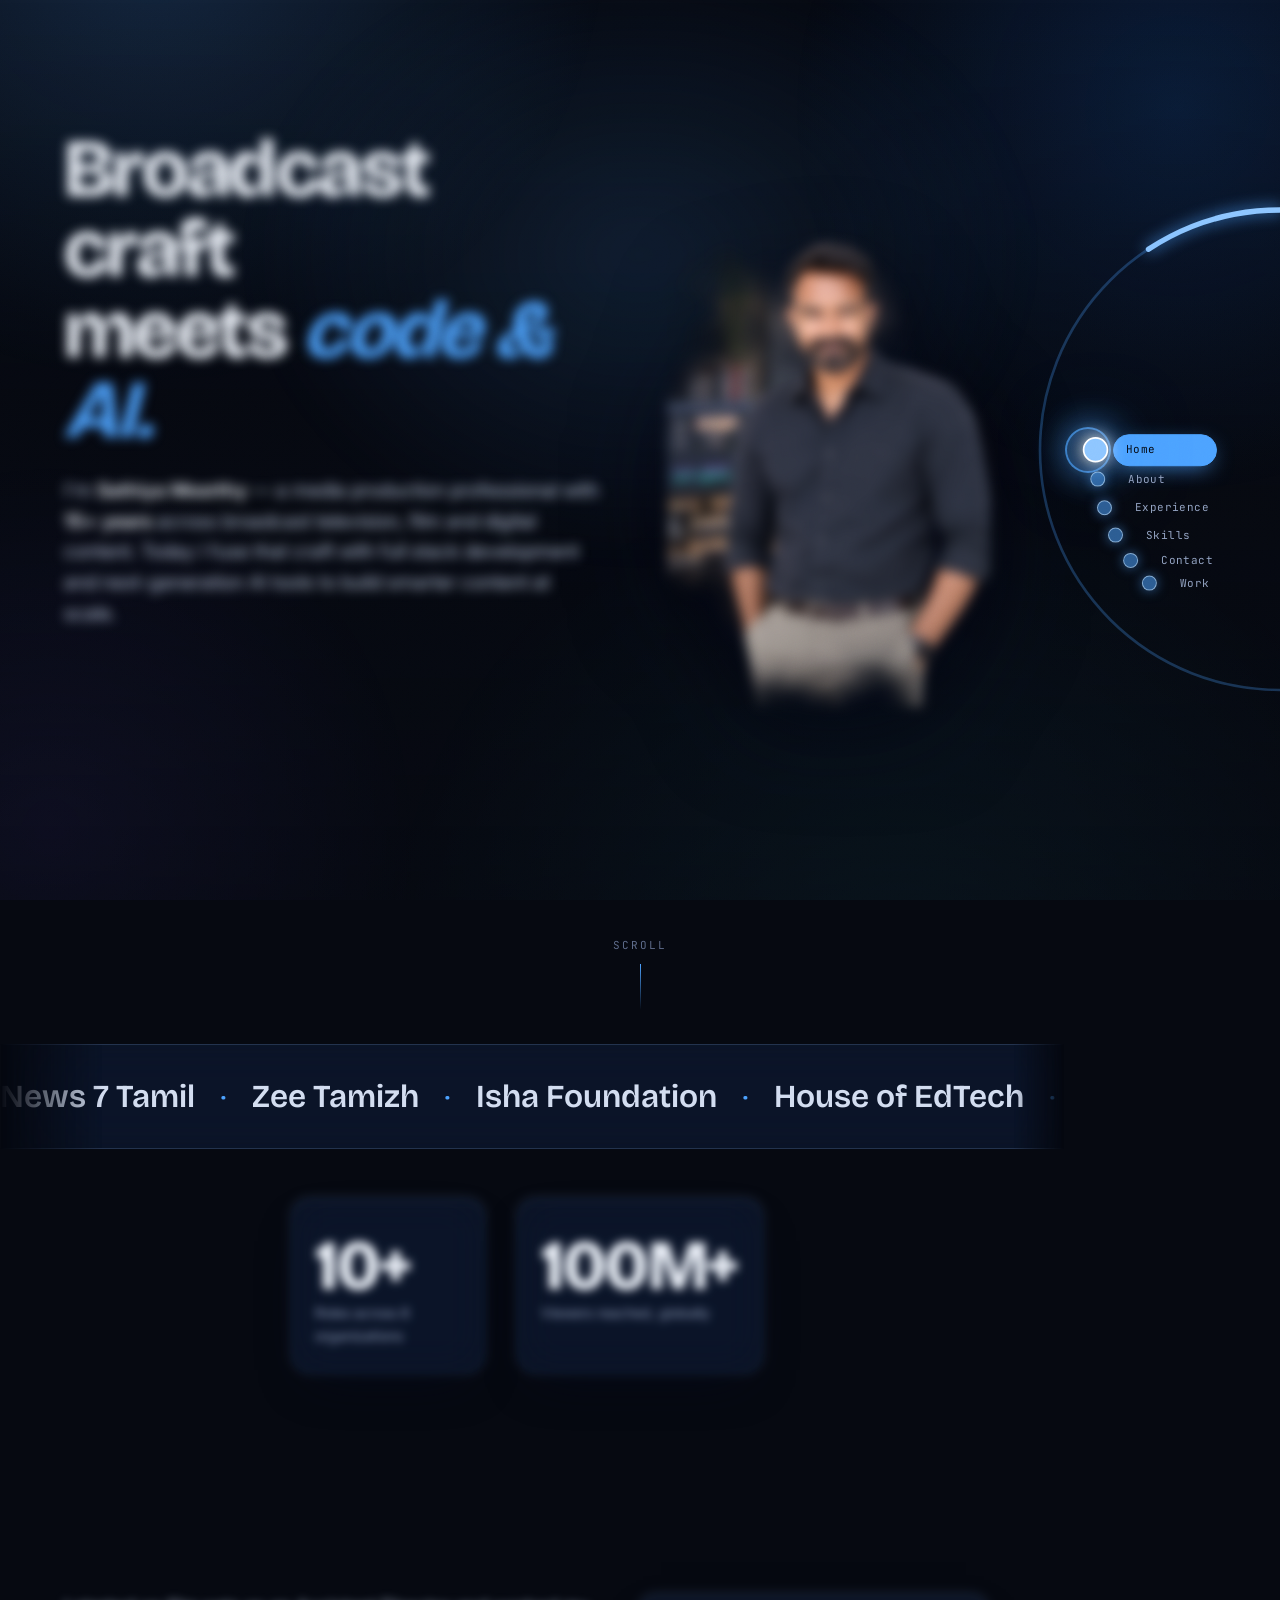
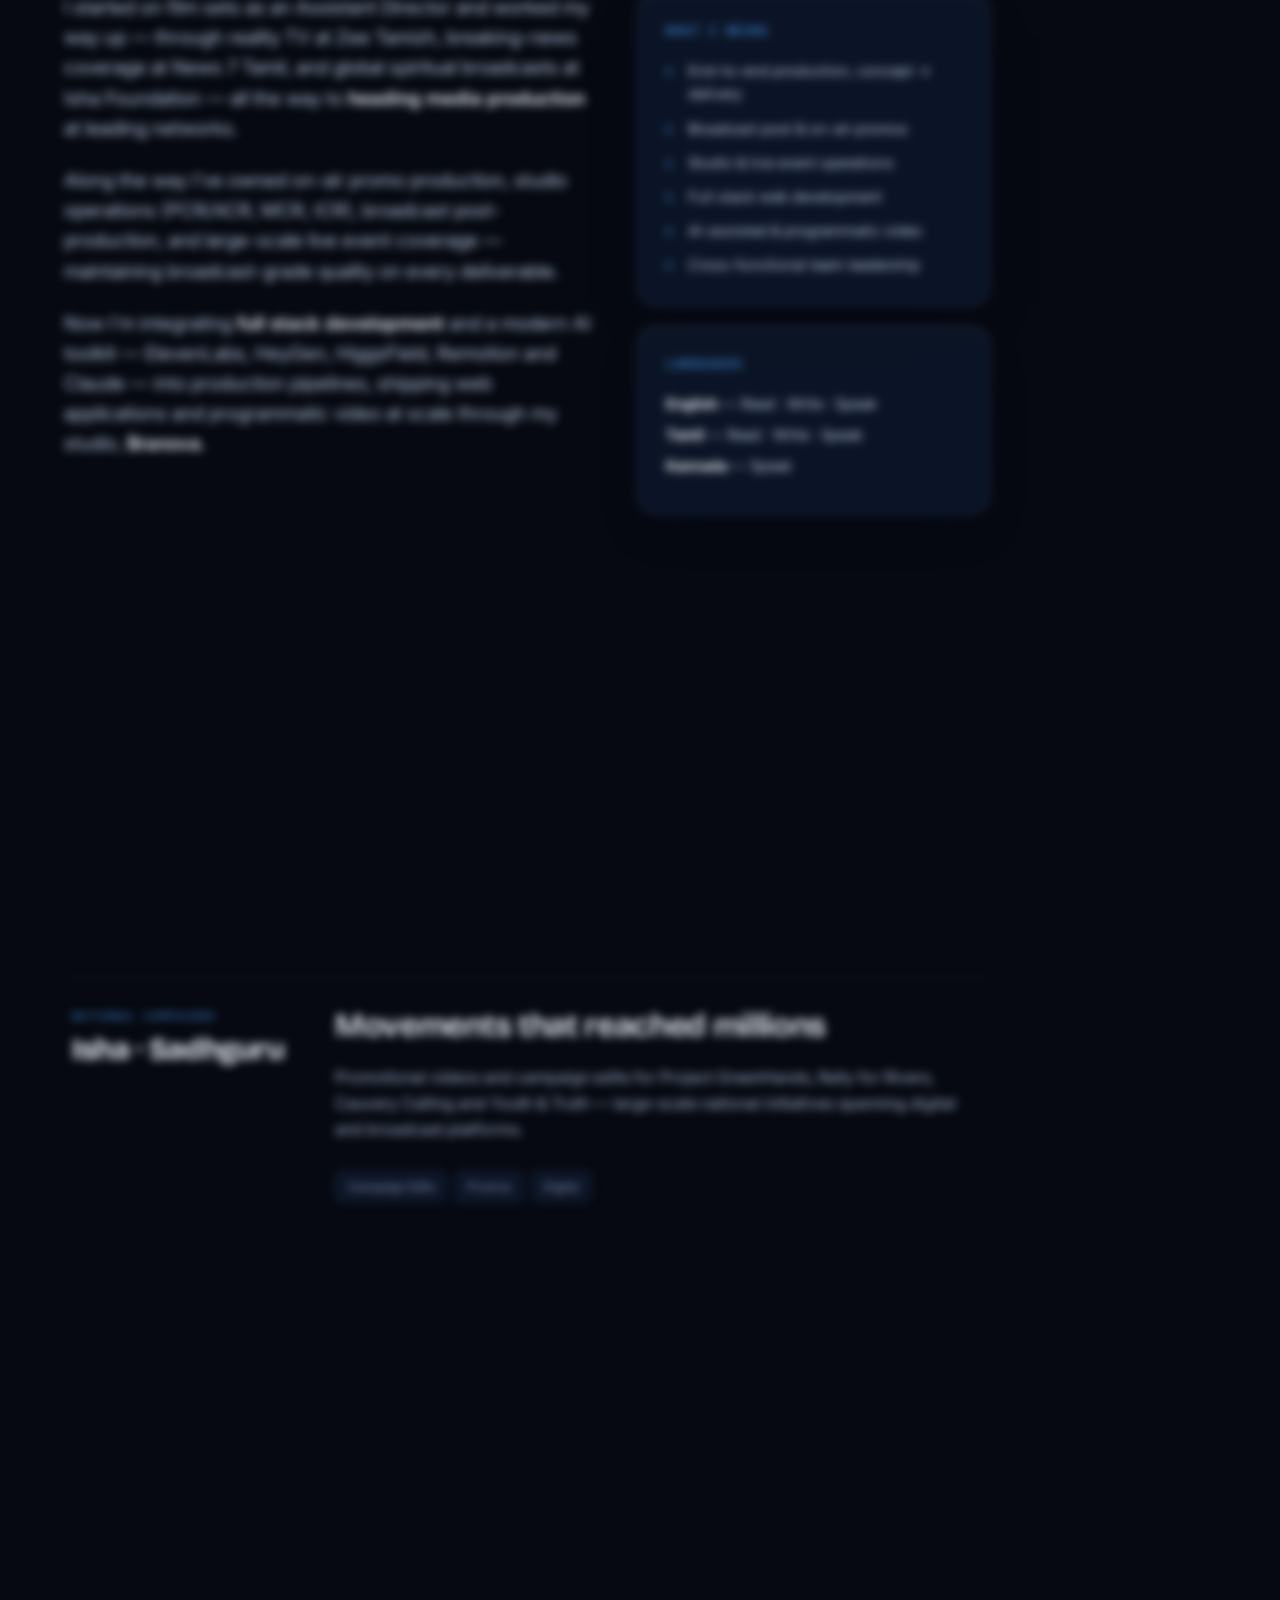
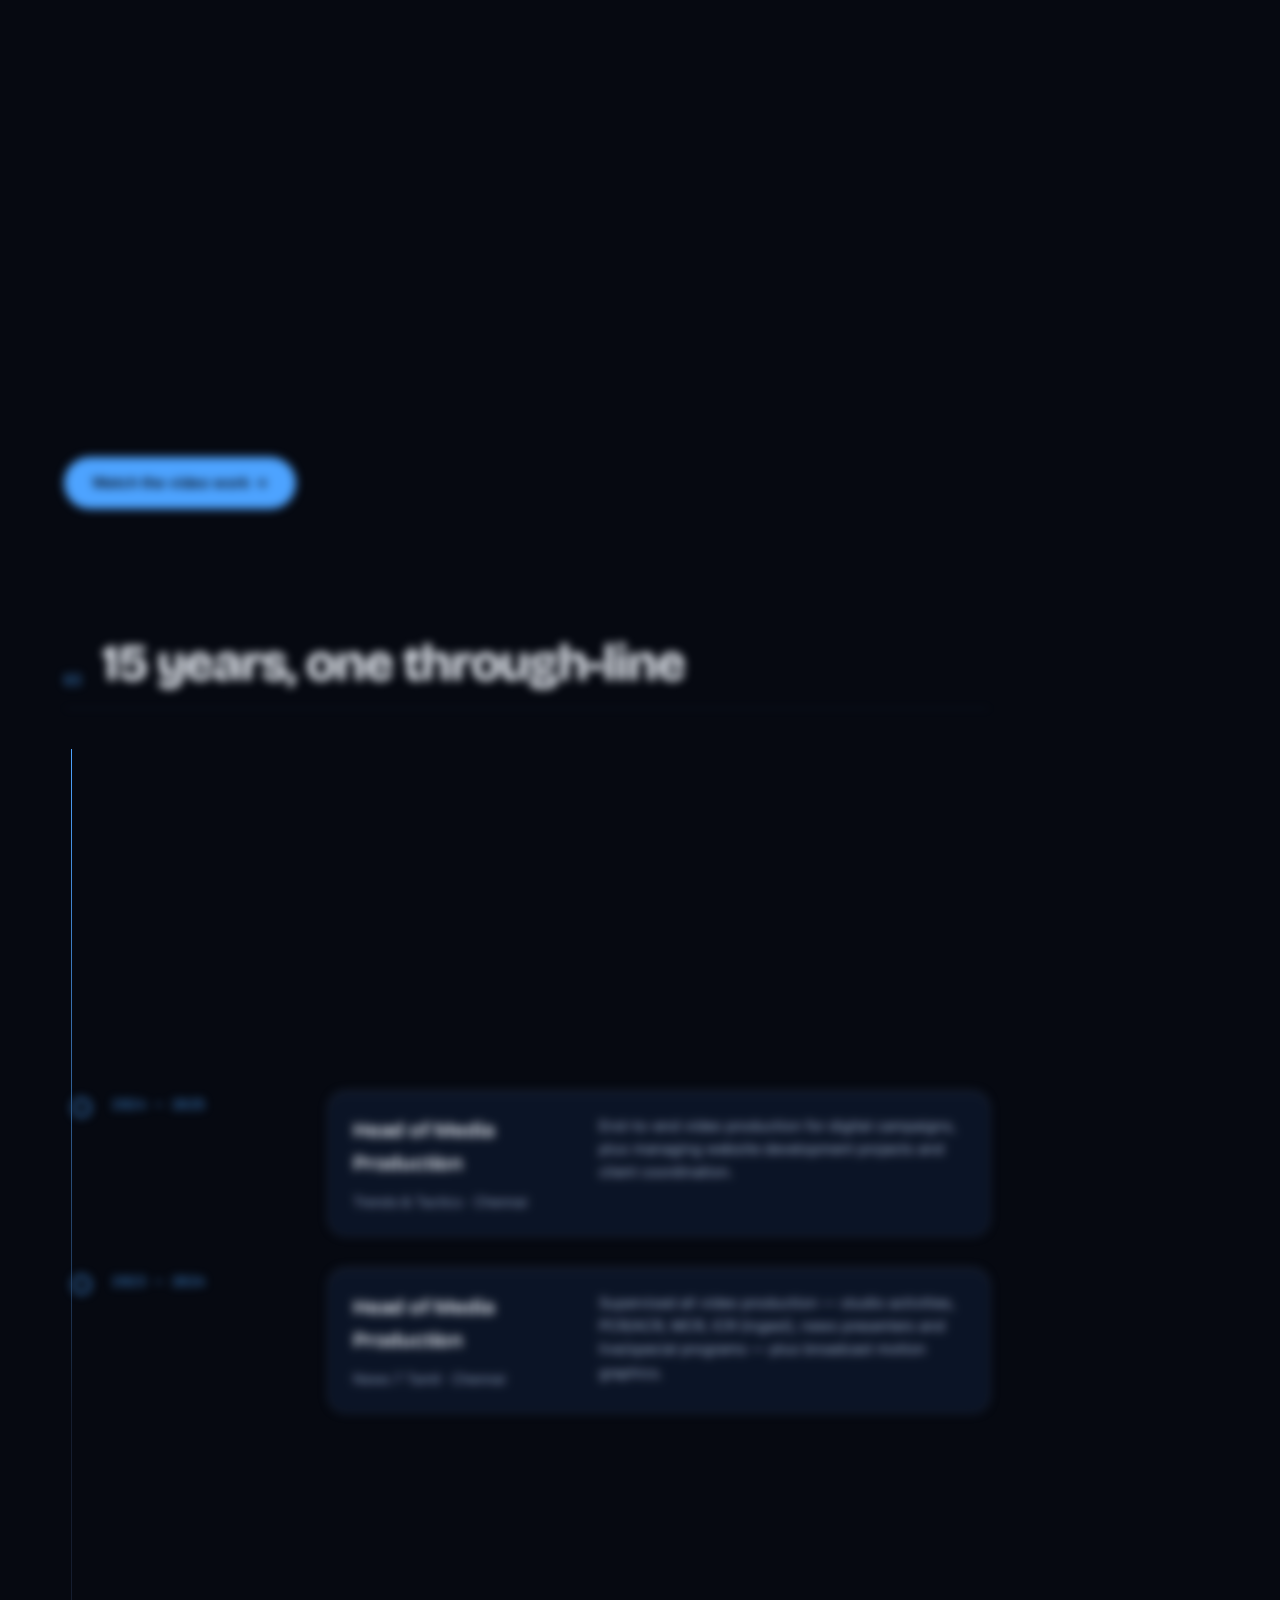
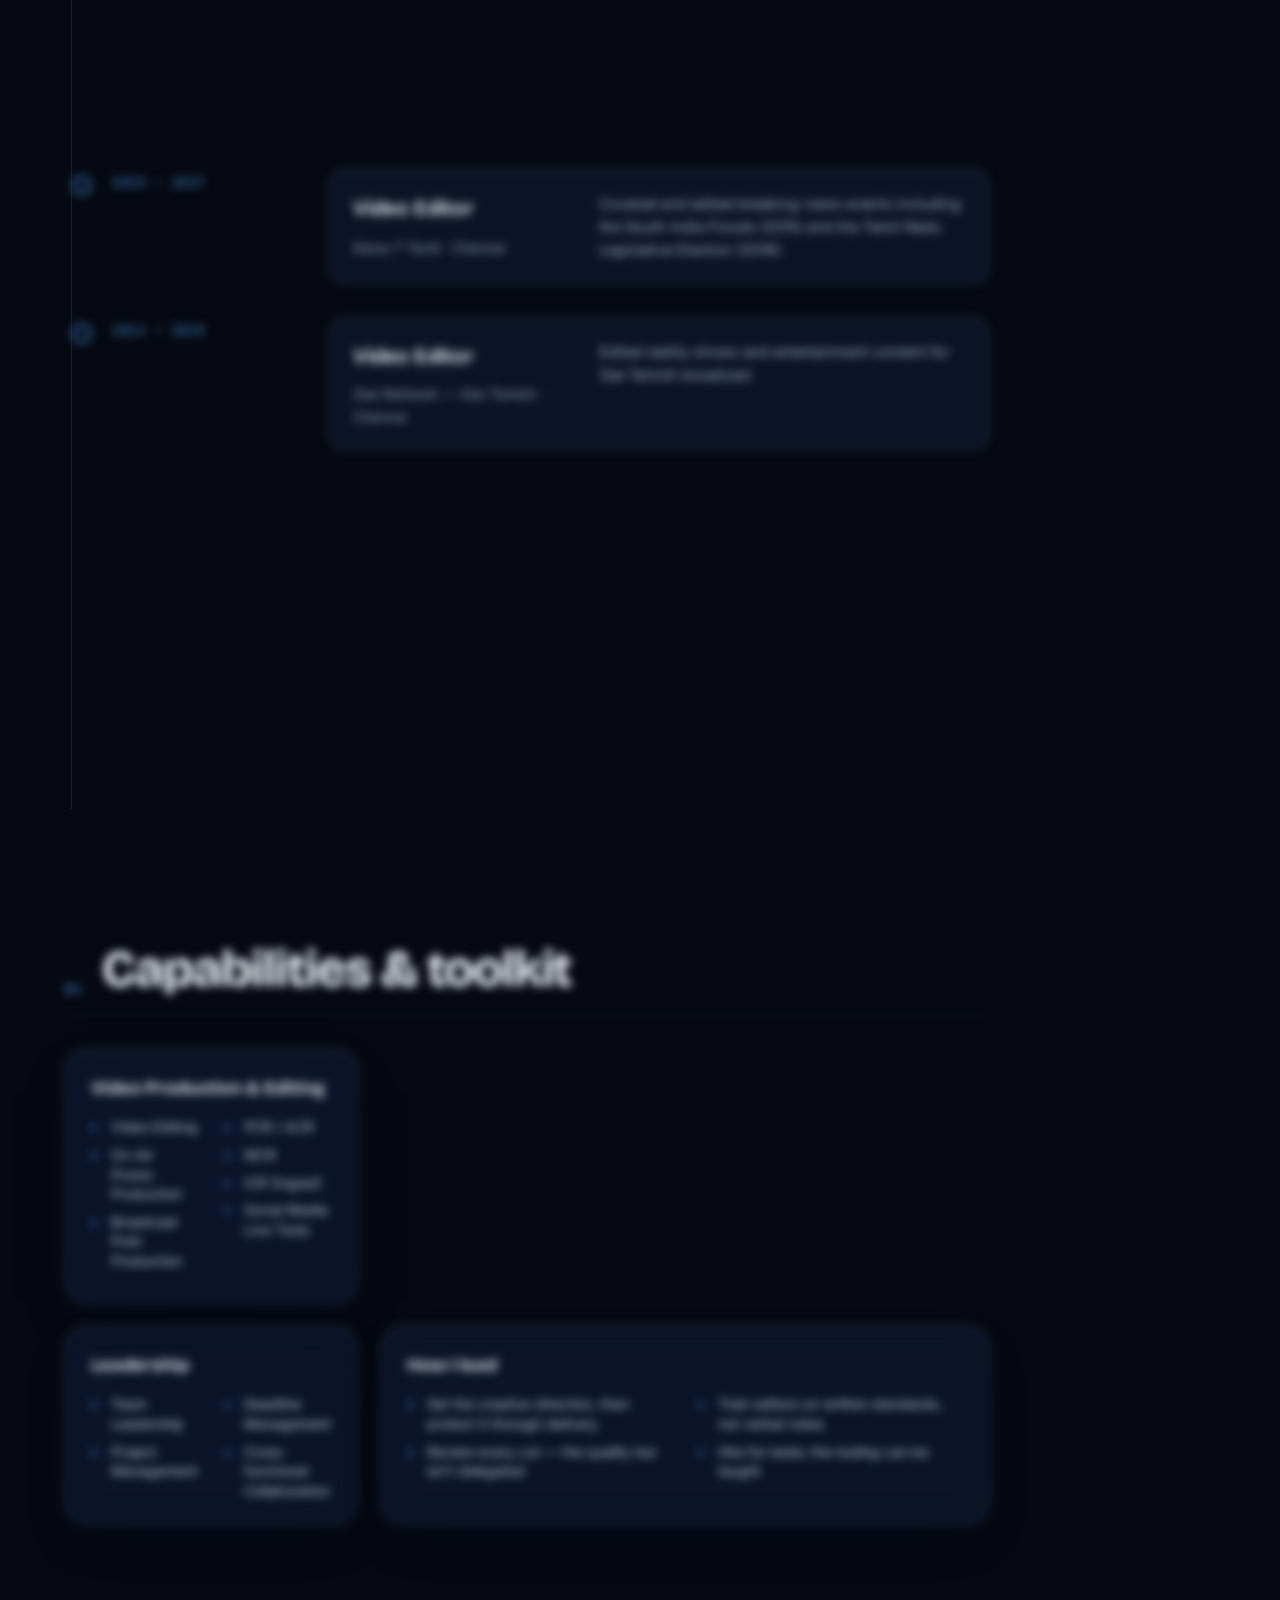
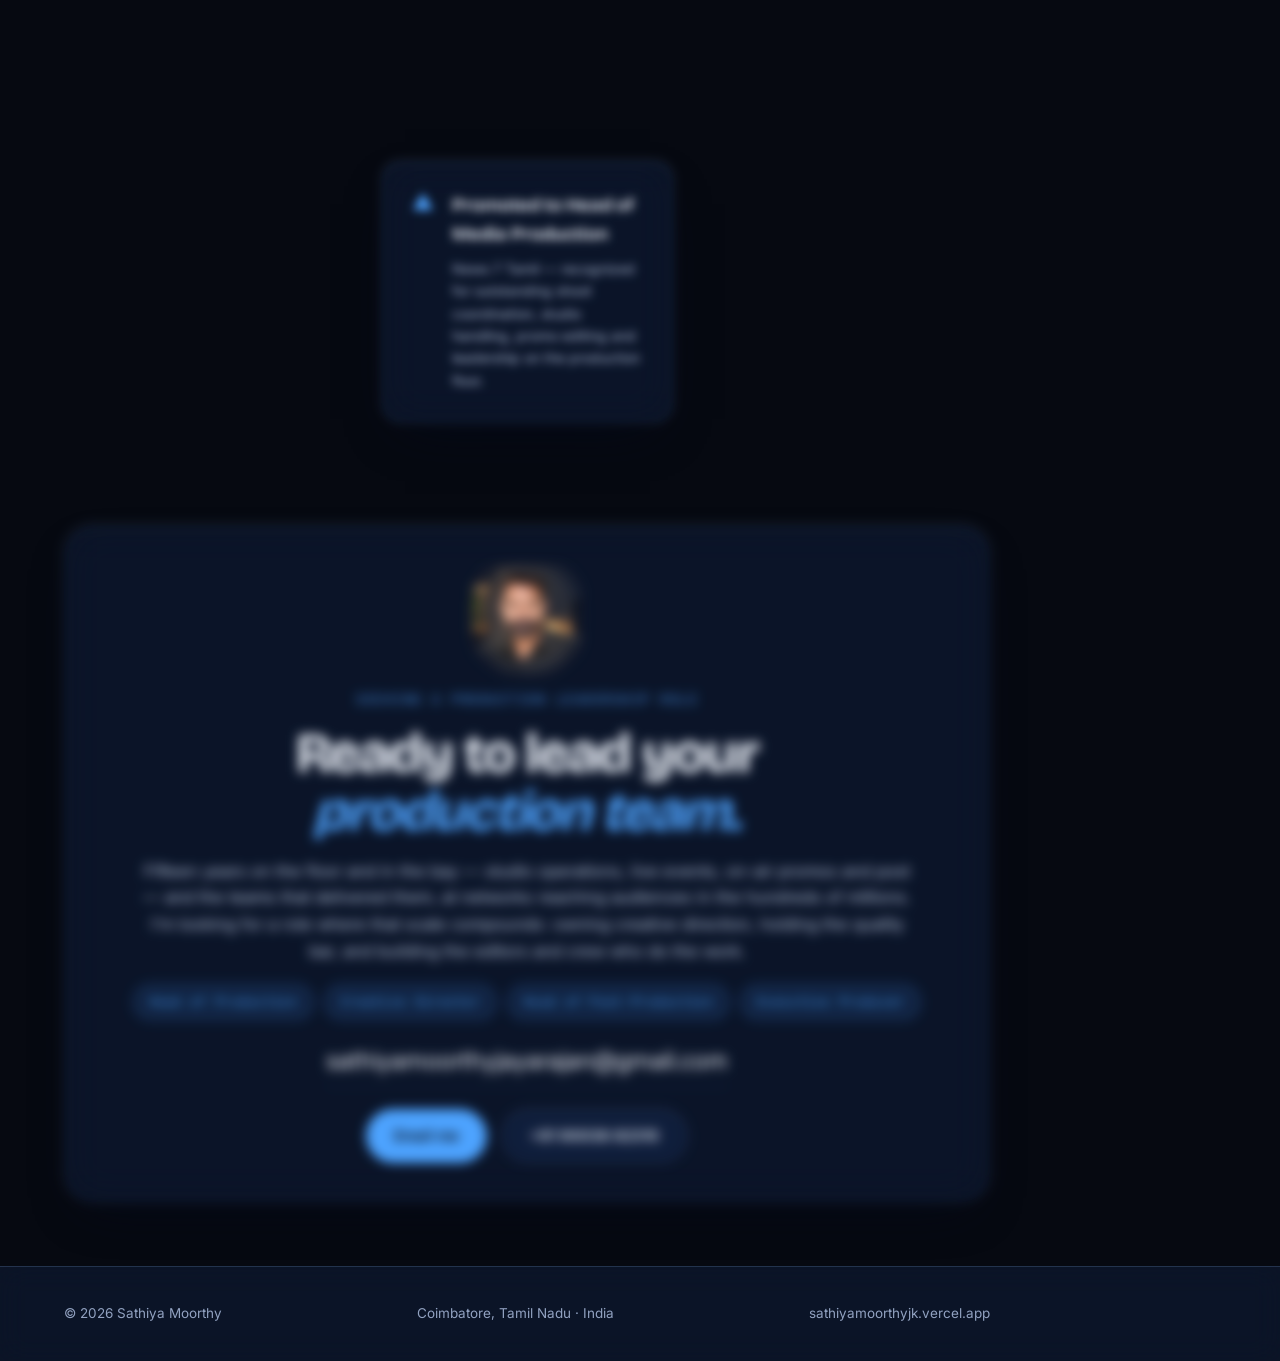
==== index.html @ 86bbb0c1 "Add an AI-powered video editing line to the hero roles Co-Authored-By: Claude Opus 5 (1M context) <n" ====
<!DOCTYPE html>
<html lang="en">
<head>
  <meta charset="UTF-8" />
  <meta name="viewport" content="width=device-width, initial-scale=1.0" />
  <title>Sathiya Moorthy — Media Producer & Full Stack Developer</title>
  <meta name="description" content="Sathiya Moorthy — Broadcast Production Specialist, Media Producer, Full Stack Developer & AI Content Creator. 15+ years across News 7 Tamil, Zee Tamizh, Isha Foundation and more." />
  <meta name="author" content="Sathiya Moorthy" />

  <!-- Open Graph -->
  <meta property="og:title" content="Sathiya Moorthy — Media Producer & Full Stack Developer" />
  <meta property="og:description" content="15+ years in broadcast television, film & digital content. Now building AI-powered production workflows and full stack web applications." />
  <meta property="og:type" content="website" />

  <link rel="preconnect" href="https://fonts.googleapis.com" />
  <link rel="preconnect" href="https://fonts.gstatic.com" crossorigin />
  <link href="https://fonts.googleapis.com/css2?family=Bricolage+Grotesque:opsz,wght@12..96,400;12..96,500;12..96,600;12..96,700;12..96,800&family=Inter:wght@400;500;600&family=JetBrains+Mono:wght@400;500&display=swap" rel="stylesheet" />

  <link rel="icon" href="data:image/svg+xml,%3Csvg xmlns='http://www.w3.org/2000/svg' viewBox='0 0 100 100'%3E%3Crect width='100' height='100' rx='22' fill='%23060911'/%3E%3Ctext x='50' y='68' font-family='Georgia,serif' font-size='52' font-weight='700' fill='%234da3ff' text-anchor='middle'%3ESM%3C/text%3E%3C/svg%3E" />

  <link rel="stylesheet" href="css/styles.css" />
</head>
<body>
  <!-- Film grain overlay -->
  <div class="grain" aria-hidden="true"></div>
  <!-- Cursor glow -->
  <div class="cursor-glow" aria-hidden="true"></div>

  <!-- Scroll progress -->
  <div class="scroll-progress" aria-hidden="true"></div>

  <!-- Navigation -->
  <header class="nav" id="nav">
    <button class="nav__toggle" id="navToggle" aria-label="Toggle menu" aria-expanded="false">
      <span></span><span></span>
    </button>
  </header>


  <!-- Circular dial navigation (desktop) -->
  <nav class="dial" id="dial" aria-label="Primary">
    <svg class="dial__arc" viewBox="0 0 100 200" aria-hidden="true">
      <defs>
        <linearGradient id="dialComet" x1="0" y1="0" x2="0" y2="1">
          <stop offset="0%"   stop-color="var(--accent-soft)" />
          <stop offset="100%" stop-color="var(--accent)" />
        </linearGradient>
      </defs>
      <path class="dial__arc-track" d="M100,0 A100,100 0 0,0 100,200" />
      <path class="dial__arc-comet" d="M100,0 A100,100 0 0,0 100,200" />
    </svg>
    <span class="dial__cursor" aria-hidden="true"></span>
    <ul class="dial__ring" id="dialRing">
      <li class="dial__item"><a href="#top"><span class="dial__label">Home</span></a></li>
      <li class="dial__item"><a href="#about"><span class="dial__label">About</span></a></li>
      <li class="dial__item"><a href="#experience"><span class="dial__label">Experience</span></a></li>
      <li class="dial__item"><a href="#skills"><span class="dial__label">Skills</span></a></li>
      <li class="dial__item"><a href="#contact"><span class="dial__label">Contact</span></a></li>
      <li class="dial__item"><a href="works/"><span class="dial__label">Work</span></a></li>
    </ul>
  </nav>

  <!-- Mobile menu -->
  <div class="mobile-menu" id="mobileMenu" aria-hidden="true">
    <a href="#top">Home</a>
    <a href="#about">About</a>
    <a href="#experience">Experience</a>
    <a href="#skills">Skills</a>
    <a href="#contact">Get in touch</a>
    <a href="works/">Work</a>
  </div>

  <main id="top">
    <!-- HERO -->
    <section class="hero" id="hero">
      <div class="hero__glow" aria-hidden="true"></div>
      <div class="hero__inner">
        <div class="hero__text">
          <p class="hero__eyebrow reveal">
            <span class="dot"></span> Coimbatore, Tamil Nadu · India
          </p>
          <h1 class="hero__title">
            <span class="line reveal"><span>Broadcast craft</span></span>
            <span class="line reveal"><span>meets <em>code &amp; AI.</em></span></span>
          </h1>
          <p class="hero__lead reveal">
            I'm <strong>Sathiya Moorthy</strong> — a media production professional with
            <strong>15+ years</strong> across broadcast television, film and digital content.
            Today I fuse that craft with full stack development and next-generation AI tools
            to build smarter content at scale.
          </p>
          <div class="hero__roles reveal">
            <span>Broadcast Production Specialist</span>
            <span>Media Producer</span>
            <span>AI-Powered Video Editing</span>
            <span>Full Stack Developer</span>
            <span>AI Content Creator</span>
          </div>
          <div class="hero__actions reveal">
            <a href="#work" class="btn btn--primary">View selected work</a>
            <a href="#contact" class="btn btn--ghost">Let's talk</a>
          </div>
        </div>
        <div class="hero__portrait reveal">
          <img class="hero__portrait-img" src="assets/portrait-hero.webp"
               alt="Sathiya Moorthy" width="900" height="1350" />
        </div>
      </div>
      <a href="#work" class="hero__scroll" aria-label="Scroll down">
        <span>Scroll</span>
        <span class="hero__scroll-line"></span>
      </a>
    </section>

    <!-- BRAND MARQUEE -->
    <section class="marquee" aria-label="Networks and organizations">
      <div class="marquee__track">
        <span>News 7 Tamil</span><span class="sep">•</span>
        <span>Zee Tamizh</span><span class="sep">•</span>
        <span>Isha Foundation</span><span class="sep">•</span>
        <span>House of EdTech</span><span class="sep">•</span>
        <span>Branova</span><span class="sep">•</span>
        <span>Trends &amp; Tactics</span><span class="sep">•</span>
        <span>News 7 Tamil</span><span class="sep">•</span>
        <span>Zee Tamizh</span><span class="sep">•</span>
        <span>Isha Foundation</span><span class="sep">•</span>
        <span>House of EdTech</span><span class="sep">•</span>
        <span>Branova</span><span class="sep">•</span>
        <span>Trends &amp; Tactics</span><span class="sep">•</span>
      </div>
    </section>

    <!-- STATS -->
    <section class="stats" id="stats">
      <div class="stat reveal">
        <span class="stat__num" data-count="15" data-suffix="+">0</span>
        <span class="stat__label">Years in production</span>
      </div>
      <div class="stat reveal">
        <span class="stat__num" data-count="10" data-suffix="+">0</span>
        <span class="stat__label">Roles across 8 organizations</span>
      </div>
      <div class="stat reveal">
        <span class="stat__num" data-count="100" data-suffix="M+">0</span>
        <span class="stat__label">Viewers reached, globally</span>
      </div>
      <div class="stat reveal">
        <span class="stat__num" data-count="2" data-suffix="">0</span>
        <span class="stat__label">Industry awards &amp; promotions</span>
      </div>
    </section>

    <!-- ABOUT -->
    <section class="about section" id="about">
      <div class="section__head reveal">
        <span class="section__index">01</span>
        <h2 class="section__title">From the edit bay to the codebase</h2>
      </div>
      <div class="about__grid">
        <div class="about__body reveal">
          <p>
            I started on film sets as an Assistant Director and worked my way up — through
            reality TV at Zee Tamizh, breaking-news coverage at News 7 Tamil, and global
            spiritual broadcasts at Isha Foundation — all the way to <strong>heading media
            production</strong> at leading networks.
          </p>
          <p>
            Along the way I've owned on-air promo production, studio operations
            (PCR/ACR, MCR, ICR), broadcast post-production, and large-scale live event
            coverage — maintaining broadcast-grade quality on every deliverable.
          </p>
          <p>
            Now I'm integrating <strong>full stack development</strong> and a modern AI
            toolkit — ElevenLabs, HeyGen, HiggsField, Remotion and Claude — into production
            pipelines, shipping web applications and programmatic video at scale through my
            studio, <strong>Branova</strong>.
          </p>
        </div>
        <aside class="about__aside reveal">
          <div class="about__card">
            <h3>What I bring</h3>
            <ul>
              <li>End-to-end production, concept → delivery</li>
              <li>Broadcast post &amp; on-air promos</li>
              <li>Studio &amp; live event operations</li>
              <li>Full stack web development</li>
              <li>AI-assisted &amp; programmatic video</li>
              <li>Cross-functional team leadership</li>
            </ul>
          </div>
          <div class="about__card about__card--lang">
            <h3>Languages</h3>
            <p><strong>English</strong> — Read · Write · Speak</p>
            <p><strong>Tamil</strong> — Read · Write · Speak</p>
            <p><strong>Kannada</strong> — Speak</p>
          </div>
        </aside>
      </div>
    </section>

    <!-- SELECTED WORK -->
    <section class="work section" id="work">
      <div class="section__head reveal">
        <span class="section__index">02</span>
        <h2 class="section__title">Work that shipped at scale</h2>
      </div>

      <div class="work__list">
        <article class="work-card reveal">
          <div class="work-card__meta">
            <span class="work-card__tag">Live · Global Broadcast</span>
            <span class="work-card__org">Isha Foundation</span>
          </div>
          <h3 class="work-card__title">Mahashivratri — Global Live</h3>
          <p class="work-card__desc">
            Complete video editing, promotional content and event glimpses for one of the
            most-watched live spiritual events on the planet — broadcast globally to
            millions of viewers.
          </p>
          <div class="work-card__foot">
            <span>Editing</span><span>Promos</span><span>Live Event</span>
          </div>
        </article>

        <article class="work-card reveal">
          <div class="work-card__meta">
            <span class="work-card__tag">National Campaigns</span>
            <span class="work-card__org">Isha · Sadhguru</span>
          </div>
          <h3 class="work-card__title">Movements that reached millions</h3>
          <p class="work-card__desc">
            Promotional videos and campaign edits for Project GreenHands, Rally for Rivers,
            Cauvery Calling and Youth &amp; Truth — large-scale national initiatives spanning
            digital and broadcast platforms.
          </p>
          <div class="work-card__foot">
            <span>Campaign Edits</span><span>Promos</span><span>Digital</span>
          </div>
        </article>

        <article class="work-card reveal">
          <div class="work-card__meta">
            <span class="work-card__tag">Broadcast · Studio</span>
            <span class="work-card__org">News 7 Tamil</span>
          </div>
          <h3 class="work-card__title">News, promos &amp; the production floor</h3>
          <p class="work-card__desc">
            From editing breaking-news events — the South India Floods and Tamil Nadu
            Legislative Election — to producing on-air promos, then supervising studio
            operations, PCR/ACR, MCR, ingest and live programs as Head of Production.
          </p>
          <div class="work-card__foot">
            <span>Promo Production</span><span>Studio Ops</span><span>Motion Graphics</span>
          </div>
        </article>

        <article class="work-card reveal">
          <div class="work-card__meta">
            <span class="work-card__tag">Web · AI</span>
            <span class="work-card__org">Branova</span>
          </div>
          <h3 class="work-card__title">AI-integrated web &amp; video pipelines</h3>
          <p class="work-card__desc">
            Founded Branova to ship full stack web applications and programmatic video
            pipelines — integrating ElevenLabs, HeyGen, HiggsField and Remotion, with Claude
            for AI-assisted development, from concept to deployment.
          </p>
          <div class="work-card__foot">
            <span>Full Stack</span><span>Remotion</span><span>Generative AI</span>
          </div>
        </article>

        <article class="work-card reveal">
          <div class="work-card__meta">
            <span class="work-card__tag">Editorial · Leadership</span>
            <span class="work-card__org">House of EdTech</span>
          </div>
          <h3 class="work-card__title">Senior video editor &amp; team lead</h3>
          <p class="work-card__desc">
            Senior video editor on the promotional ads team — reviewing and signing off every
            edit before it ships, managing a small team of editors, and writing the training
            and onboarding material they work from. Also on the hiring side: screening and
            interviewing new editors as the team grows.
          </p>
          <div class="work-card__foot">
            <span>Edit Review</span><span>Team Management</span><span>Hiring &amp; Onboarding</span>
          </div>
        </article>
      </div>

      <div class="work__cta reveal">
        <a href="works/" class="btn btn--primary">Watch the video work &rarr;</a>
      </div>
    </section>

    <!-- EXPERIENCE TIMELINE -->
    <section class="experience section" id="experience">
      <div class="section__head reveal">
        <span class="section__index">03</span>
        <h2 class="section__title">15 years, one through-line</h2>
      </div>

      <div class="timeline">
        <div class="timeline__item reveal">
          <span class="timeline__year">2025 — Present</span>
          <div class="timeline__content">
            <h3>Senior Video Editor</h3>
            <p class="timeline__org">House of EdTech · Kolkata</p>
            <p>Reviewing edits for quality and brand consistency, managing a small editing team, building the training and onboarding material, and interviewing new editors.</p>
          </div>
        </div>

        <div class="timeline__item reveal">
          <span class="timeline__year">2024 — Present</span>
          <div class="timeline__content">
            <h3>Founder &amp; Full Stack Developer</h3>
            <p class="timeline__org">Branova · Coimbatore</p>
            <p>Building and shipping full stack web apps and programmatic video pipelines for clients, with AI woven through the workflow end-to-end.</p>
          </div>
        </div>

        <div class="timeline__item reveal">
          <span class="timeline__year">2024 — 2025</span>
          <div class="timeline__content">
            <h3>Head of Media Production</h3>
            <p class="timeline__org">Trends &amp; Tactics · Chennai</p>
            <p>End-to-end video production for digital campaigns, plus managing website development projects and client coordination.</p>
          </div>
        </div>

        <div class="timeline__item reveal">
          <span class="timeline__year">2023 — 2024</span>
          <div class="timeline__content">
            <h3>Head of Media Production</h3>
            <p class="timeline__org">News 7 Tamil · Chennai</p>
            <p>Supervised all video production — studio activities, PCR/ACR, MCR, ICR (ingest), news presenters and live/special programs — plus broadcast motion graphics.</p>
          </div>
        </div>

        <div class="timeline__item reveal">
          <span class="timeline__year">2021 — 2023</span>
          <div class="timeline__content">
            <h3>Senior Promo Editor &amp; Promo Producer</h3>
            <p class="timeline__org">News 7 Tamil · Chennai</p>
            <p>Conceptualized and produced on-air promos and special features from brief to final delivery — creative direction, scripting and execution.</p>
          </div>
        </div>

        <div class="timeline__item reveal">
          <span class="timeline__year">2017 — 2021</span>
          <div class="timeline__content">
            <h3>Senior Video Editor</h3>
            <p class="timeline__org">Isha Foundation · Coimbatore</p>
            <p>Editing, promos and event glimpses for Mahashivratri and national initiatives reaching millions across digital and broadcast.</p>
          </div>
        </div>

        <div class="timeline__item reveal">
          <span class="timeline__year">2015 — 2017</span>
          <div class="timeline__content">
            <h3>Video Editor</h3>
            <p class="timeline__org">News 7 Tamil · Chennai</p>
            <p>Covered and edited breaking-news events including the South India Floods (2015) and the Tamil Nadu Legislative Election (2016).</p>
          </div>
        </div>

        <div class="timeline__item reveal">
          <span class="timeline__year">2014 — 2015</span>
          <div class="timeline__content">
            <h3>Video Editor</h3>
            <p class="timeline__org">Zee Network — Zee Tamizh · Chennai</p>
            <p>Edited reality shows and entertainment content for Zee Tamizh broadcast.</p>
          </div>
        </div>

        <div class="timeline__item reveal">
          <span class="timeline__year">2011 — 2014</span>
          <div class="timeline__content">
            <h3>Assistant Director</h3>
            <p class="timeline__org">Independent · Tamil Film Productions · Chennai</p>
            <p>AD on multiple Tamil feature films — scene breakdown, shot listing, crew coordination and continuity across productions.</p>
          </div>
        </div>

        <div class="timeline__item reveal">
          <span class="timeline__year">2009 — 2011</span>
          <div class="timeline__content">
            <h3>Assistant Director</h3>
            <p class="timeline__org">Time Frames Production · Chennai</p>
            <p>Assisted direction on Star Vijay television projects — foundational storytelling, scene breakdown and production scheduling.</p>
          </div>
        </div>
      </div>
    </section>

    <!-- SKILLS -->
    <section class="skills section" id="skills">
      <div class="section__head reveal">
        <span class="section__index">04</span>
        <h2 class="section__title">Capabilities &amp; toolkit</h2>
      </div>
      <div class="skills__grid">
        <div class="skill-group reveal">
          <h3>Video Production &amp; Editing</h3>
          <ul>
            <li>Video Editing</li>
            <li>On-Air Promo Production</li>
            <li>Broadcast Post-Production</li>
            <li>PCR / ACR</li>
            <li>MCR</li>
            <li>ICR (Ingest)</li>
            <li>Social Media Live Tools</li>
          </ul>
        </div>
        <div class="skill-group reveal">
          <h3>Software</h3>
          <ul class="skill-list--split">
            <li>Final Cut Pro X</li>
            <li>Apple Motion</li>
            <li>Adobe Premiere Pro</li>
            <li>After Effects</li>
            <li>Photoshop</li>
            <li>Adobe Audition</li>
          </ul>
        </div>
        <div class="skill-group reveal">
          <h3>Development &amp; AI</h3>
          <ul class="skill-list--split">
            <li>Full Stack Web Dev</li>
            <li>HTML</li>
            <li>CSS</li>
            <li>JavaScript</li>
            <li>React</li>
            <li>Node.js</li>
            <li>Remotion</li>
            <li>Claude AI</li>
            <li>ElevenLabs</li>
            <li>HeyGen</li>
            <li>HiggsField</li>
          </ul>
        </div>
        <div class="skill-group reveal">
          <h3>Leadership</h3>
          <ul>
            <li>Team Leadership</li>
            <li>Project Management</li>
            <li>Deadline Management</li>
            <li>Cross-functional Collaboration</li>
          </ul>
        </div>
        <div class="skill-group skill-group--lead reveal">
          <h3>How I lead</h3>
          <ul>
            <li>Set the creative direction, then protect it through delivery</li>
            <li>Review every cut — the quality bar isn't delegated</li>
            <li>Train editors on written standards, not verbal notes</li>
            <li>Hire for taste; the tooling can be taught</li>
          </ul>
        </div>
      </div>
    </section>

    <!-- AWARDS + EDUCATION -->
    <section class="awards section" id="awards">
      <div class="section__head reveal">
        <span class="section__index">05</span>
        <h2 class="section__title">Recognition &amp; education</h2>
      </div>
      <div class="awards__grid">
        <div class="award reveal">
          <span class="award__icon">★</span>
          <div>
            <h3>Best Telefilm Editor</h3>
            <p>15th Atlas-Kerala Film &amp; Television Critics Award (2013) — for the telefilm <em>"Nilavurangu Nila"</em>.</p>
          </div>
        </div>
        <div class="award reveal">
          <span class="award__icon">▲</span>
          <div>
            <h3>Promoted to Head of Media Production</h3>
            <p>News 7 Tamil — recognized for outstanding shoot coordination, studio handling, promo editing and leadership on the production floor.</p>
          </div>
        </div>
        <div class="award reveal">
          <span class="award__icon">◎</span>
          <div>
            <h3>B.Sc — Visual Communication</h3>
            <p>PSG College of Arts &amp; Science, Coimbatore · 2006 — 2009.</p>
          </div>
        </div>
      </div>
    </section>

    <!-- CONTACT -->
    <section class="contact section" id="contact">
      <div class="contact__inner reveal">
        <img src="assets/headshot.jpg" alt="Sathiya Moorthy" class="contact__portrait"
             width="900" height="765" loading="lazy" />
        <p class="contact__eyebrow">Seeking a production leadership role</p>
        <h2 class="contact__title">Ready to lead your<br /><em>production team.</em></h2>
        <p class="contact__lead">
          Fifteen years on the floor and in the bay — studio operations, live events,
          on-air promos and post — and the teams that delivered them, at networks
          reaching audiences in the hundreds of millions. I'm looking for a role where
          that scale compounds: owning creative direction, holding the quality bar,
          and building the editors and crew who do the work.
        </p>
        <div class="contact__roles">
          <span>Head of Production</span>
          <span>Creative Director</span>
          <span>Head of Post-Production</span>
          <span>Executive Producer</span>
        </div>
        <a href="mailto:sathiyamoorthyjayarajan@gmail.com" class="contact__email">
          sathiyamoorthyjayarajan@gmail.com
        </a>
        <div class="contact__links">
          <a href="mailto:sathiyamoorthyjayarajan@gmail.com" class="btn btn--primary">Email me</a>
          <a href="tel:+919003882310" class="btn btn--ghost">+91 90038 82310</a>
        </div>
      </div>
    </section>
  </main>

  <footer class="footer">
    <div class="footer__inner">
      <span>© <span id="year">2026</span> Sathiya Moorthy</span>
      <span class="footer__loc">Coimbatore, Tamil Nadu · India</span>
      <a href="https://sathiyamoorthyjk.vercel.app" target="_blank" rel="noopener">sathiyamoorthyjk.vercel.app</a>
    </div>
  </footer>

  <script src="js/main.js"></script>
</body>
</html>
---- css/styles.css ----
/* =========================================================
   Sathiya Moorthy — Portfolio
   Cinematic dark · broadcast-meets-code
   ========================================================= */

:root {
  --bg:        #060911;
  --bg-soft:   #0a0f1c;
  --surface:   #0e1526;
  --surface-2: #141d33;
  --line:      rgba(120,170,255,0.13);
  --line-soft: rgba(120,170,255,0.07);

  --text:      #eef3fb;
  --muted:     #92a2c1;
  --faint:     #5f6d8c;

  --accent:      #4da3ff;
  --accent-soft: #8ec6ff;
  --accent-deep: #1a63c9;
  --accent-rgb:  77, 163, 255;

  --ink:       #04070f;   /* dark text sitting on the accent */

  /* Glass */
  --glass:        rgba(22, 38, 72, 0.40);
  --glass-2:      rgba(28, 48, 88, 0.55);
  --glass-hi:     rgba(140, 190, 255, 0.16);   /* frost edge */
  --glass-line:   rgba(150, 195, 255, 0.18);
  --blur:         blur(22px) saturate(150%);
  --blur-soft:    blur(14px) saturate(130%);
  --glass-shadow: 0 20px 50px -24px rgba(0, 8, 26, 0.85);
  --glass-inset:  inset 0 1px 0 rgba(255, 255, 255, 0.10);

  --maxw: 1400px;
  --pad: clamp(20px, 5vw, 80px);
  --gutter: 0px;        /* right rail reserve; set per breakpoint by .dial */

  --font-display: "Bricolage Grotesque", Georgia, serif;
  --font-body: "Inter", system-ui, sans-serif;
  --font-mono: "JetBrains Mono", monospace;

  --ease: cubic-bezier(0.16, 1, 0.3, 1);
}

* { margin: 0; padding: 0; box-sizing: border-box; }

html { scroll-behavior: smooth; -webkit-text-size-adjust: 100%; }

body {
  background: var(--bg);
  color: var(--text);
  font-family: var(--font-body);
  font-size: 16px;
  line-height: 1.6;
  -webkit-font-smoothing: antialiased;
  text-rendering: optimizeLegibility;
  overflow-x: hidden;
}

/* Ambient blue field — the light source the frosted panels pick up */
body::before {
  content: ""; position: fixed; inset: 0; z-index: -2; pointer-events: none;
  background:
    radial-gradient(46rem 46rem at 12% -8%,  rgba(77, 163, 255, 0.20), transparent 62%),
    radial-gradient(40rem 40rem at 92% 12%,  rgba(26, 99, 201, 0.22), transparent 60%),
    radial-gradient(52rem 52rem at 70% 108%, rgba(58, 226, 255, 0.10), transparent 62%),
    radial-gradient(38rem 38rem at 4% 92%,   rgba(120, 90, 255, 0.12), transparent 60%);
}
body::after {
  content: ""; position: fixed; inset: 0; z-index: -1; pointer-events: none;
  background: linear-gradient(180deg, transparent, rgba(6, 9, 17, 0.55));
}

a { color: inherit; text-decoration: none; }
em { font-style: italic; color: var(--accent); }
::selection { background: var(--accent); color: var(--ink); }

/* ---------- Texture & ambient ---------- */
.grain {
  position: fixed; inset: 0; z-index: 9000; pointer-events: none;
  opacity: 0.05; mix-blend-mode: overlay;
  background-image: url("data:image/svg+xml,%3Csvg xmlns='http://www.w3.org/2000/svg' width='160' height='160'%3E%3Cfilter id='n'%3E%3CfeTurbulence type='fractalNoise' baseFrequency='0.85' numOctaves='3' stitchTiles='stitch'/%3E%3C/filter%3E%3Crect width='100%25' height='100%25' filter='url(%23n)'/%3E%3C/svg%3E");
}

.cursor-glow {
  position: fixed; top: 0; left: 0; z-index: 8000; pointer-events: none;
  width: 480px; height: 480px; border-radius: 50%;
  transform: translate(-50%, -50%);
  background: radial-gradient(circle, rgba(var(--accent-rgb), 0.10), transparent 60%);
  opacity: 0; transition: opacity 0.4s ease;
}

.scroll-progress {
  position: fixed; top: 0; left: 0; height: 2px; width: 0%;
  background: linear-gradient(90deg, var(--accent-deep), var(--accent-soft));
  z-index: 9500; transition: width 0.1s linear;
}

/* ---------- Reveal animation: sections arrive, and leave again ---------- */
.reveal {
  opacity: 0; transform: translateY(38px) scale(0.985);
  filter: blur(6px);
  transition: opacity 0.85s var(--ease), transform 0.85s var(--ease),
              filter 0.85s var(--ease);
  will-change: opacity, transform, filter;
}
.reveal.in { opacity: 1; transform: none; filter: none; }

/* scrolled up past the top of the viewport — recedes instead of snapping away */
.reveal.out {
  opacity: 0; transform: translateY(-30px) scale(0.99);
  filter: blur(5px);
}

/* ---------- Scroll-linked motion ---------- */
/* Every parallax target composes its own hover/zoom on top of --par-y,
   so the two never fight over `transform`. */
.hero__text {
  opacity: var(--hero-fade, 1);
  transform: translate3d(0, var(--hero-y, 0px), 0);
  will-change: opacity, transform;
}

@media (prefers-reduced-motion: reduce) {
  .reveal { opacity: 1; transform: none; filter: none; transition: none; }
  .reveal.out { opacity: 1; transform: none; filter: none; }
  .hero__text { opacity: 1; transform: none; }
  html { scroll-behavior: auto; }
  /* the scroll engine also bails out on its own — this is the CSS backstop */
  .hero__glow, .hero__portrait-img, .stat__num, .section__index,
  .contact__portrait, .work-video__thumb {
    --par-y: 0px;
  }
}

/* ---------- Navigation ---------- */
.nav {
  position: fixed; top: 0; left: 0; right: 0; z-index: 1000;
  display: flex; align-items: center; justify-content: flex-end;
  padding: 16px var(--pad);
  transition: background 0.4s ease, padding 0.4s ease, border-color 0.4s ease,
              transform 0.5s var(--ease);
  border-bottom: 1px solid transparent;
}
.nav--hidden { transform: translateY(-115%); }
.nav.scrolled {
  background: var(--glass);
  -webkit-backdrop-filter: var(--blur); backdrop-filter: var(--blur);
  border-bottom: 1px solid var(--glass-line);
  box-shadow: var(--glass-shadow), var(--glass-inset);
  padding: 11px var(--pad);
}

/* Frosted pill holding the primary links */
.nav__links {
  display: flex; align-items: center; gap: 26px;
  padding: 8px 10px 8px 24px; border-radius: 100px;
  background: var(--glass);
  -webkit-backdrop-filter: var(--blur-soft); backdrop-filter: var(--blur-soft);
  border: 1px solid var(--glass-line);
  box-shadow: var(--glass-shadow), var(--glass-inset);
}
.nav.scrolled .nav__links { background: transparent; border-color: transparent; box-shadow: none; }
.nav__links a {
  font-size: 14px; color: var(--muted); position: relative;
  transition: color 0.3s ease;
}
.nav__links a:not(.nav__cta)::after {
  content: ""; position: absolute; left: 0; bottom: -5px; height: 1px; width: 0;
  background: var(--accent); transition: width 0.35s var(--ease);
}
.nav__links a:not(.nav__cta):hover { color: var(--text); }
.nav__links a:not(.nav__cta):hover::after { width: 100%; }
.nav__cta {
  color: var(--text) !important; border: 1px solid var(--glass-line);
  background: var(--glass-hi);
  padding: 9px 18px; border-radius: 100px;
  transition: border-color 0.3s, background 0.3s, color 0.3s;
}
.nav__cta:hover {
  border-color: var(--accent); color: var(--ink) !important; background: var(--accent);
}

.nav__toggle {
  display: none; flex-direction: column; gap: 6px; background: none; border: 0;
  cursor: pointer; padding: 6px; z-index: 1100;
}
.nav__toggle span { width: 26px; height: 2px; background: var(--text); transition: transform 0.3s, opacity 0.3s; }
.nav__toggle.open span:first-child { transform: translateY(4px) rotate(45deg); }
.nav__toggle.open span:last-child { transform: translateY(-4px) rotate(-45deg); }

.mobile-menu {
  position: fixed; inset: 0; z-index: 1050;
  background: rgba(6, 9, 17, 0.62);
  -webkit-backdrop-filter: blur(28px) saturate(150%); backdrop-filter: blur(28px) saturate(150%);
  display: flex; flex-direction: column; align-items: center; justify-content: center;
  gap: 26px; opacity: 0; pointer-events: none; transition: opacity 0.4s ease;
}
.mobile-menu.open { opacity: 1; pointer-events: auto; }
.mobile-menu a { font-family: var(--font-display); font-size: 30px; font-weight: 600; }
.mobile-menu a:hover { color: var(--accent); }

/* ---------- Buttons ---------- */
.btn {
  display: inline-flex; align-items: center; justify-content: center;
  padding: 14px 28px; border-radius: 100px; font-weight: 600; font-size: 15px;
  transition: transform 0.3s var(--ease), background 0.3s, color 0.3s, border-color 0.3s;
  cursor: pointer; white-space: nowrap;
}
.btn--primary { background: var(--accent); color: var(--ink); }
.btn--primary:hover { background: var(--accent-soft); transform: translateY(-3px); }
.btn--ghost {
  border: 1px solid var(--glass-line); color: var(--text);
  background: var(--glass);
  -webkit-backdrop-filter: var(--blur-soft); backdrop-filter: var(--blur-soft);
  box-shadow: var(--glass-inset);
}
.btn--ghost:hover { border-color: var(--accent); color: var(--accent); transform: translateY(-3px); }

/* ---------- Hero ---------- */
.hero {
  position: relative; min-height: 100vh; min-height: 100svh;
  display: flex; flex-direction: column; justify-content: center;
  padding: 124px var(--pad) 70px;
  overflow: hidden;
}
.hero__glow {
  position: absolute; top: -10%; left: 50%;
  transform: translateX(-50%) translate3d(0, var(--par-y, 0px), 0);
  width: 900px; height: 700px; max-width: 120vw;
  background: radial-gradient(ellipse at center, rgba(var(--accent-rgb), 0.13), transparent 62%);
  filter: blur(20px); z-index: 0;
}
.hero__inner {
  position: relative; z-index: 1; max-width: var(--maxw); margin: 0 auto; width: 100%;
  display: grid; grid-template-columns: 1.5fr 0.9fr; gap: clamp(30px, 5vw, 70px);
  align-items: center;
}

/* Portrait — transparent cutout, no frame, no plate */
.hero__portrait { justify-self: end; width: 100%; max-width: 400px; }
.hero__portrait-img {
  display: block; width: 100%; height: auto;
  background: none; border: 0; border-radius: 0;
  /* drop-shadow follows the alpha edge, so it grounds the cutout without a box */
  filter: drop-shadow(0 34px 46px rgba(0, 6, 20, 0.75)) contrast(1.03) saturate(1.03);
  transform: translate3d(0, calc(var(--par-y, 0px) + var(--lift, 0px)), 0);
  transition: filter 0.7s var(--ease), transform 0.5s var(--ease);
  will-change: transform;
}
.hero__portrait-img:hover {
  filter: drop-shadow(0 40px 54px rgba(0, 6, 20, 0.8)) contrast(1.06) saturate(1.1);
  --lift: -8px;
}

.hero__eyebrow {
  font-family: var(--font-mono); font-size: 13px; letter-spacing: 1px;
  color: var(--muted); text-transform: uppercase;
  display: inline-flex; align-items: center; gap: 10px; margin-bottom: 24px;
}
.hero__eyebrow .dot {
  width: 8px; height: 8px; border-radius: 50%; background: var(--accent);
  box-shadow: 0 0 0 0 rgba(var(--accent-rgb), 0.6); animation: pulse 2.4s infinite;
}
@keyframes pulse {
  0% { box-shadow: 0 0 0 0 rgba(var(--accent-rgb), 0.5); }
  70% { box-shadow: 0 0 0 12px rgba(var(--accent-rgb), 0); }
  100% { box-shadow: 0 0 0 0 rgba(var(--accent-rgb), 0); }
}

.hero__title {
  font-family: var(--font-display); font-weight: 700;
  font-size: clamp(2.6rem, 6.4vw, 5.4rem); line-height: 0.98;
  letter-spacing: -0.02em; margin-bottom: 24px;
}
.hero__title .line { display: block; overflow: hidden; }
.hero__title .line > span { display: block; }

.hero__lead {
  font-size: clamp(1.02rem, 1.5vw, 1.2rem); color: #c0cde5;
  max-width: 560px; margin-bottom: 24px;
}
.hero__lead strong { color: var(--text); font-weight: 600; }

.hero__roles { display: flex; flex-wrap: wrap; gap: 10px; margin-bottom: 30px; }
.hero__roles span {
  font-family: var(--font-mono); font-size: 12.5px; letter-spacing: 0.3px;
  color: var(--muted); border: 1px solid var(--glass-line); border-radius: 100px;
  padding: 7px 15px; background: var(--glass);
  -webkit-backdrop-filter: var(--blur-soft); backdrop-filter: var(--blur-soft);
  box-shadow: var(--glass-inset);
  transition: border-color 0.3s, color 0.3s, background 0.3s;
}
.hero__roles span:hover { border-color: var(--accent); color: var(--accent); }

.hero__actions { display: flex; flex-wrap: wrap; gap: 14px; }

.hero__scroll {
  position: absolute; bottom: 34px; left: 50%; transform: translateX(-50%);
  display: flex; flex-direction: column; align-items: center; gap: 10px; z-index: 1;
  font-family: var(--font-mono); font-size: 11px; letter-spacing: 2px;
  text-transform: uppercase; color: var(--faint);
}
.hero__scroll-line { width: 1px; height: 46px; background: linear-gradient(var(--accent), transparent); }

/* ---------- Marquee ---------- */
.marquee {
  border-top: 1px solid var(--glass-line); border-bottom: 1px solid var(--glass-line);
  padding: 26px 0; overflow: hidden;
  background: var(--glass);
  -webkit-backdrop-filter: var(--blur); backdrop-filter: var(--blur);
  -webkit-mask-image: linear-gradient(90deg, transparent, #000 12%, #000 88%, transparent);
          mask-image: linear-gradient(90deg, transparent, #000 12%, #000 88%, transparent);
  /* right stop is pulled in by --gutter (set below for desktop) so the
     scrolling names never reach the dial */
}
.marquee__track {
  display: inline-flex; align-items: center; gap: 26px; white-space: nowrap;
  animation: scroll-x 38s linear infinite;
}
.marquee__track span {
  font-family: var(--font-display); font-weight: 600;
  font-size: clamp(1.3rem, 3vw, 2rem); color: #d3ddf0;
}
.marquee__track .sep { color: var(--accent); font-size: 1rem; }
@keyframes scroll-x { to { transform: translateX(-50%); } }

/* ---------- Sections ---------- */
.section { padding: clamp(40px, 5vw, 68px) var(--pad); max-width: var(--maxw); margin: 0 auto; }

.section__head {
  display: flex; align-items: baseline; gap: 20px; margin-bottom: 34px;
  border-bottom: 1px solid var(--line); padding-bottom: 18px;
}
.section__index {
  font-family: var(--font-mono); font-size: 14px; color: var(--accent);
  letter-spacing: 1px; flex-shrink: 0;
  transform: translate3d(0, var(--par-y, 0px), 0);
}
.section__title {
  font-family: var(--font-display); font-weight: 700;
  font-size: clamp(1.9rem, 4.5vw, 3.2rem); line-height: 1.04; letter-spacing: -0.02em;
}

/* ---------- Stats ---------- */
.stats {
  display: grid; grid-template-columns: repeat(4, 1fr);
  max-width: var(--maxw); margin: 0 auto; padding: clamp(32px,4vw,48px) var(--pad);
  gap: 30px;
}
.stat {
  display: flex; flex-direction: column; gap: 8px;
  padding: 26px 24px; border-radius: 20px;
  background: var(--glass); border: 1px solid var(--glass-line);
  -webkit-backdrop-filter: var(--blur); backdrop-filter: var(--blur);
  box-shadow: var(--glass-shadow), var(--glass-inset);
  transition: transform 0.4s var(--ease), border-color 0.4s;
}
.stat:hover { transform: translateY(-4px); border-color: rgba(var(--accent-rgb), 0.45); }
.stat__num {
  font-family: var(--font-display); font-weight: 800;
  font-size: clamp(2.6rem, 6vw, 4.4rem); line-height: 1;
  color: var(--text); letter-spacing: -0.02em;
  transform: translate3d(0, var(--par-y, 0px), 0);
}
.stat__label { font-size: 14px; color: var(--muted); max-width: 200px; }

/* ---------- About ---------- */
.about__grid { display: grid; grid-template-columns: 1.5fr 1fr; gap: 44px; align-items: start; }
.about__body p { font-size: clamp(1rem, 1.5vw, 1.18rem); color: #bbcae3; margin-bottom: 22px; }
.about__body strong { color: var(--text); font-weight: 600; }

.about__aside { display: flex; flex-direction: column; gap: 20px; }
.about__card {
  background: var(--glass); border: 1px solid var(--glass-line);
  -webkit-backdrop-filter: var(--blur); backdrop-filter: var(--blur);
  box-shadow: var(--glass-shadow), var(--glass-inset);
  border-radius: 20px; padding: 28px;
}
.about__card h3 {
  font-family: var(--font-mono); font-size: 12px; text-transform: uppercase;
  letter-spacing: 1.5px; color: var(--accent); margin-bottom: 18px; font-weight: 500;
}
.about__card ul { list-style: none; display: flex; flex-direction: column; gap: 11px; }
.about__card li {
  font-size: 14.5px; color: #c4d1e8; padding-left: 22px; position: relative;
}
.about__card li::before {
  content: "›"; position: absolute; left: 0; color: var(--accent); font-weight: 700;
}
.about__card--lang p { font-size: 14.5px; color: #c4d1e8; margin-bottom: 8px; }
.about__card--lang strong { color: var(--text); }

/* ---------- My Work page: header ---------- */
.nav__links a.is-current { color: var(--accent); }

.page-head {
  position: relative; overflow: hidden;
  padding: 104px var(--pad) 26px;
  max-width: var(--maxw); margin: 0 auto;
}
.page-head__eyebrow {
  font-family: var(--font-mono); font-size: 13px; letter-spacing: 1px;
  color: var(--muted); text-transform: uppercase;
  display: inline-flex; align-items: center; gap: 10px; margin-bottom: 18px;
}
.page-head__eyebrow .dot {
  width: 8px; height: 8px; border-radius: 50%; background: var(--accent);
}
.page-head__title {
  font-family: var(--font-display); font-weight: 700;
  font-size: clamp(2.6rem, 7vw, 5rem); line-height: 0.98;
  letter-spacing: -0.02em; margin-bottom: 18px;
}
.page-head__lead { font-size: clamp(1rem, 1.5vw, 1.18rem); color: #bbcae3; max-width: 62ch; }
/* Title and blurb share one row: the heading sets the left column, the
   paragraph sits beside it and baselines with it. */
@media (min-width: 901px) {
  .page-head__inner {
    display: grid; grid-template-columns: auto minmax(0, 1fr);
    grid-template-areas: "eyebrow eyebrow" "title lead";
    column-gap: clamp(30px, 4vw, 60px); align-items: end;
  }
  .page-head__eyebrow { grid-area: eyebrow; }
  .page-head__title   { grid-area: title; margin-bottom: 0; }
  .page-head__lead    { grid-area: lead; padding-bottom: 0.5rem; }
}


/* ---------- My Work page: gallery ---------- */
/* the gallery follows straight on from the page head — no second big
   band of air between the title block and the filter tabs */
.works { padding-top: clamp(12px, 1.6vw, 22px); }
.works-filters { display: flex; flex-wrap: wrap; gap: 10px; margin-bottom: 28px; }
.works-filter {
  font-family: var(--font-mono); font-size: 13px; color: var(--muted);
  background: var(--glass); border: 1px solid var(--glass-line);
  -webkit-backdrop-filter: var(--blur-soft); backdrop-filter: var(--blur-soft);
  box-shadow: var(--glass-inset);
  border-radius: 100px; padding: 8px 18px; cursor: pointer;
  transition: color 0.3s, border-color 0.3s, background 0.3s;
}
.works-filter:hover { color: var(--text); border-color: rgba(var(--accent-rgb), 0.4); }
.works-filter.is-active { color: var(--ink); background: var(--accent); border-color: var(--accent); }

.works-grid {
  display: grid; gap: 24px; align-items: start;
  /* Landscape: four across. Verticals are narrow, so the Vertical tab gets
     six. Only one orientation shows at a time, so the track count can just
     follow the active filter. */
  grid-template-columns: repeat(4, 1fr);
}
.works-grid--v { grid-template-columns: repeat(6, 1fr); gap: 18px; }
.work-video { display: flex; flex-direction: column; gap: 12px; grid-column: span 1; }
.work-video__frame {
  position: relative; aspect-ratio: 16 / 9; width: 100%;
  border-radius: 16px; overflow: hidden; cursor: pointer;
  border: 1px solid var(--glass-line); background: var(--glass);
  -webkit-backdrop-filter: var(--blur); backdrop-filter: var(--blur);
  padding: 0; display: block;
  box-shadow: 0 24px 64px -34px rgba(0, 8, 26, 0.9), var(--glass-inset);
}
.work-video--v .work-video__frame { aspect-ratio: 9 / 16; }
.work-video__thumb {
  width: 100%; height: 100%; object-fit: cover; display: block;
  filter: grayscale(0.2) contrast(1.03);
  /* default zoom is overscan: it hides the frame edge while the thumb drifts */
  transform: translate3d(0, var(--par-y, 0px), 0) scale(var(--zoom, 1.1));
  transition: transform 0.6s var(--ease), filter 0.6s var(--ease);
}
.work-video__frame:hover .work-video__thumb { --zoom: 1.2; filter: grayscale(0); }
.work-video__frame::after {
  content: ""; position: absolute; inset: 0;
  background: linear-gradient(180deg, transparent 55%, rgba(6,9,17,0.5));
  pointer-events: none;
}
.work-video__play {
  position: absolute; left: 50%; top: 50%; transform: translate(-50%, -50%);
  width: 64px; height: 64px; border-radius: 50%; z-index: 1;
  display: grid; place-items: center;
  background: rgba(var(--accent-rgb), 0.28); color: var(--text); font-size: 22px;
  border: 1px solid rgba(190, 225, 255, 0.55);
  -webkit-backdrop-filter: blur(10px) saturate(160%); backdrop-filter: blur(10px) saturate(160%);
  padding-left: 4px;
  transition: transform 0.3s var(--ease), background 0.3s;
  box-shadow: 0 8px 30px rgba(0,0,0,0.5);
}
.work-video__frame:hover .work-video__play { transform: translate(-50%, -50%) scale(1.12); }
.works-grid iframe {
  width: 100%; aspect-ratio: 16 / 9; border: 0; border-radius: 14px;
}

/* ---------- Video lightbox ----------
   The stage sits in a flex row between the two arrows, so the video is
   always centred on the gap between them. On desktop the whole overlay
   is inset by --gutter on the right, keeping the next-arrow and the
   close button clear of the dial rail.
   ------------------------------------- */
.vbox {
  position: fixed; inset: 0; z-index: 200;
  display: grid; place-items: center;
  padding: clamp(16px, 4vw, 56px);
  background: rgba(4, 7, 15, 0.72);
  -webkit-backdrop-filter: blur(30px) saturate(150%); backdrop-filter: blur(30px) saturate(150%);
  opacity: 0; visibility: hidden;
  transition: opacity 0.4s var(--ease), visibility 0.4s;
}
.vbox.is-open { opacity: 1; visibility: visible; }
.vbox__inner {
  position: relative; width: 100%; max-width: 1400px;
  transform: scale(0.94) translateY(12px);
  transition: transform 0.5s var(--ease);
}
.vbox.is-open .vbox__inner { transform: none; }
.vbox__row {
  display: flex; align-items: center; justify-content: center;
  gap: clamp(14px, 2.4vw, 40px);
}
.vbox__stage {
  position: relative; flex: 1 1 auto; min-width: 0;
  width: 100%; aspect-ratio: 16 / 9;
  max-height: calc(100vh - clamp(140px, 22vh, 220px));
  border-radius: 14px; overflow: hidden;
  background: #000; border: 1px solid var(--glass-line);
  box-shadow: 0 50px 120px -40px rgba(0, 8, 26, 0.95), var(--glass-inset);
}
/* Shorts play in a portrait stage — height-driven, so 9:16 never letterboxes */
.vbox__stage--v {
  flex: 0 0 auto;
  aspect-ratio: 9 / 16; width: auto; max-width: 100%;
  height: calc(100vh - clamp(150px, 24vh, 250px));
  max-height: none;
}
/* The embed is overscanned vertically and the stage clips it: YouTube's
   chrome — the channel/title header at the top, the Shorts watermark and
   link card at the bottom — is drawn inside those hidden bands and never
   reaches the screen. Because the player letterboxes the video to the
   width of a box that is taller than the clip, the visible picture lands
   back at exactly the stage's edges: nothing of the video is lost. */
.vbox__stage { --overscan: 120px; }
.vbox__screen {
  position: absolute; left: 0; right: 0;
  top: calc(-1 * var(--overscan)); bottom: calc(-1 * var(--overscan));
}
.vbox__screen iframe { position: absolute; inset: 0; width: 100%; height: 100%; border: 0; }

/* Our own controls, since the embed runs chrome-free (controls=0) */
.vbox__shield {
  position: absolute; inset: 0; z-index: 2;
  background: transparent; border: 0; cursor: pointer;
}
.vbox__toggle {
  position: absolute; top: 50%; left: 50%; z-index: 3; pointer-events: none;
  width: 76px; height: 76px; border-radius: 50%;
  transform: translate(-50%, -50%) scale(1);
  background: rgba(10, 16, 30, 0.55); border: 1px solid var(--glass-line);
  -webkit-backdrop-filter: var(--blur-soft); backdrop-filter: var(--blur-soft);
  transition: opacity 0.3s, transform 0.4s var(--ease);
}
.vbox__toggle::after {
  content: ""; position: absolute; top: 50%; left: 54%;
  transform: translate(-50%, -50%);
  border-style: solid; border-width: 13px 0 13px 21px;
  border-color: transparent transparent transparent #eaf2ff;
}
/* our play badge yields to YouTube's own poster button before first play */
.vbox__stage.is-playing .vbox__toggle { opacity: 0; transform: translate(-50%, -50%) scale(1.3); }
.vbox__stage.is-idle .vbox__toggle { opacity: 0; }
.vbox__bar {
  position: absolute; left: 0; right: 0; bottom: 0; z-index: 4;
  display: flex; align-items: center; gap: 12px;
  padding: 26px 16px 12px;
  background: linear-gradient(to top, rgba(3, 6, 14, 0.82), transparent);
  opacity: 0; transition: opacity 0.3s;
}
.vbox__stage:hover .vbox__bar,
.vbox__stage:focus-within .vbox__bar,
.vbox__stage:not(.is-playing) .vbox__bar { opacity: 1; }
.vbox__seek {
  position: relative; flex: 1 1 auto; height: 14px;
  display: flex; align-items: center;
  cursor: pointer; touch-action: none;
}
.vbox__seek::before {
  content: ""; position: absolute; left: 0; right: 0; height: 3px;
  border-radius: 3px; background: rgba(226, 238, 255, 0.25);
}
.vbox__seek-fill {
  position: relative; height: 3px; border-radius: 3px; width: 0;
  background: var(--accent); box-shadow: 0 0 10px rgba(var(--accent-rgb), 0.8);
}
.vbox__time {
  flex: 0 0 auto; font-family: var(--font-mono); font-size: 11px;
  color: rgba(226, 238, 255, 0.85); letter-spacing: 0.5px;
}
.vbox__fs {
  flex: 0 0 auto; width: 26px; height: 26px; border: 0; border-radius: 6px;
  background: transparent; color: rgba(226, 238, 255, 0.85);
  font-size: 15px; line-height: 1; cursor: pointer; transition: color 0.3s;
}
.vbox__fs:hover { color: var(--accent-soft); }
.vbox__stage:fullscreen { aspect-ratio: auto; width: 100%; height: 100%; max-height: none;
  border-radius: 0; border: 0; }

.vbox__cap {
  display: flex; align-items: baseline; justify-content: center; gap: 14px;
  flex-wrap: wrap; text-align: center;
  margin-top: 20px; padding: 0 4px;
}
.vbox__title {
  font-family: var(--font-display); font-weight: 600;
  font-size: clamp(1.1rem, 2.2vw, 1.5rem); letter-spacing: -0.01em;
}
.vbox__meta { font-family: var(--font-mono); font-size: 12px; letter-spacing: 1px;
  text-transform: uppercase; color: var(--accent); }
.vbox__org { font-size: 13px; color: var(--muted); }
.vbox__close {
  position: absolute; top: -14px; right: -6px; transform: translateY(-100%);
  width: 44px; height: 44px; border-radius: 50%; cursor: pointer;
  display: grid; place-items: center; font-size: 20px; line-height: 1;
  color: var(--text); background: var(--glass-2);
  -webkit-backdrop-filter: var(--blur-soft); backdrop-filter: var(--blur-soft);
  border: 1px solid var(--glass-line); box-shadow: var(--glass-inset);
  transition: color 0.3s, background 0.3s, border-color 0.3s, transform 0.3s var(--ease);
}
.vbox__close:hover {
  color: var(--ink); background: var(--accent); border-color: var(--accent);
  transform: translateY(-100%) rotate(90deg);
}
.vbox__nav {
  flex: 0 0 auto;
  width: 46px; height: 46px; border-radius: 50%; cursor: pointer; z-index: 2;
  display: grid; place-items: center; font-size: 18px;
  color: var(--text); background: var(--glass-2);
  border: 1px solid var(--glass-line); box-shadow: var(--glass-inset);
  -webkit-backdrop-filter: var(--blur-soft); backdrop-filter: var(--blur-soft);
  transition: color 0.3s, background 0.3s, border-color 0.3s;
}
.vbox__nav:hover { color: var(--ink); background: var(--accent); border-color: var(--accent); }
.vbox__nav[hidden] { display: none; }
body.vbox-open { overflow: hidden; }

/* Keep the overlay out of the dial rail, so the next-arrow and the close
   button never land on top of it. */
@media (min-width: 901px) {
  .vbox { padding-right: calc(clamp(16px, 4vw, 56px) + var(--gutter)); }
  .vbox__inner { max-width: calc(1400px - var(--gutter)); }
}

/* Narrow screens: the arrows ride on top of the video instead of
   stealing width from it. */
@media (max-width: 760px) {
  .vbox__row { position: relative; }
  .vbox__nav { position: absolute; top: 50%; transform: translateY(-50%); }
  .vbox__nav--prev { left: 8px; }
  .vbox__nav--next { right: 8px; }
  .vbox__close { top: -10px; right: 0; }
  .vbox__toggle { width: 62px; height: 62px; }
}
@media (prefers-reduced-motion: reduce) {
  .vbox, .vbox__inner, .vbox__close, .vbox__nav, .vbox__toggle, .vbox__bar { transition: none; }
  .vbox__inner { transform: none; }
}
.work-video__meta { display: flex; align-items: center; gap: 12px; margin-bottom: 6px; }
.work-video__tag {
  font-family: var(--font-mono); font-size: 11px; text-transform: uppercase;
  letter-spacing: 1px; color: var(--accent);
}
.work-video__org { font-size: 13px; color: var(--muted); }
.work-video__title {
  font-family: var(--font-display); font-weight: 600;
  font-size: 1.25rem; line-height: 1.15; letter-spacing: -0.01em;
}
.work-video--v .work-video__title { font-size: 1.05rem; }
/* with titles hidden the caption is a single compact line */
.work-video__meta { margin-bottom: 0; }
.work-video__org { font-weight: 500; color: #bbcae3; }

.works-empty {
  border: 1px dashed var(--line); border-radius: 16px;
  padding: 60px 30px; text-align: center; color: var(--muted);
}
.works-back { margin-top: 44px; }
.works-back a {
  font-family: var(--font-mono); font-size: 14px; color: var(--muted);
  transition: color 0.3s;
}
.works-back a:hover { color: var(--accent); }

@media (max-width: 1200px) {
  .works-grid { grid-template-columns: repeat(3, 1fr); }
  .works-grid--v { grid-template-columns: repeat(4, 1fr); }
  .skills__grid { grid-template-columns: repeat(2, 1fr); }
}
@media (max-width: 760px) {
  .works-grid { grid-template-columns: repeat(2, 1fr); }
  .works-grid--v { grid-template-columns: repeat(3, 1fr); }
}
@media (max-width: 480px) {
  .works-grid { grid-template-columns: 1fr; gap: 26px; }
  .works-grid--v { grid-template-columns: repeat(2, 1fr); }
  .work-video--v .work-video__frame { max-width: 300px; margin: 0 auto; }
}
@media (max-width: 760px) {
  .page-head { padding-top: 88px; }
}

/* ---------- Selected Work ---------- */
.work__list { display: flex; flex-direction: column; }
.work__cta { margin-top: 32px; }
.work-card {
  display: grid; grid-template-columns: 0.85fr 2.4fr; gap: 8px 34px;
  align-items: start;
  padding: 30px 8px; border-top: 1px solid var(--line);
  transition: background 0.4s ease, padding-left 0.4s var(--ease);
  position: relative;
}
.work-card__meta  { grid-column: 1; grid-row: 1 / span 3; }
.work-card__title { grid-column: 2; grid-row: 1; }
.work-card__desc  { grid-column: 2; grid-row: 2; }
.work-card__foot  { grid-column: 2; grid-row: 3; }
.work-card:last-child { border-bottom: 1px solid var(--line); }
.work-card::before {
  content: ""; position: absolute; left: 0; top: 0; bottom: 0; width: 2px;
  background: var(--accent); transform: scaleY(0); transform-origin: top;
  transition: transform 0.5s var(--ease);
}
.work-card:hover {
  background: var(--glass); padding-left: 26px; border-radius: 16px;
  -webkit-backdrop-filter: var(--blur-soft); backdrop-filter: var(--blur-soft);
  box-shadow: var(--glass-inset);
}
.work-card:hover::before { transform: scaleY(1); }

.work-card__meta { display: flex; flex-direction: column; gap: 8px; }
.work-card__tag {
  font-family: var(--font-mono); font-size: 11px; text-transform: uppercase;
  letter-spacing: 1px; color: var(--accent);
}
/* The employer name is the credential — give it the weight to match */
.work-card__org {
  font-family: var(--font-display); font-weight: 700;
  font-size: clamp(1.3rem, 2.4vw, 1.85rem); line-height: 1.06;
  letter-spacing: -0.015em; color: var(--text);
}
.work-card__title {
  font-family: var(--font-display); font-weight: 600;
  font-size: clamp(1.4rem, 2.8vw, 2rem); line-height: 1.1;
  letter-spacing: -0.01em; margin-bottom: 14px;
}
.work-card__desc { font-size: 16px; color: #a9b8d4; margin-bottom: 20px; max-width: 88ch; line-height: 1.62; }
.work-card__foot { display: flex; flex-wrap: wrap; gap: 8px; }
.work-card__foot span {
  font-size: 12px; color: var(--muted); border: 1px solid var(--glass-line);
  border-radius: 8px; padding: 5px 11px; background: var(--glass);
  -webkit-backdrop-filter: var(--blur-soft); backdrop-filter: var(--blur-soft);
}

/* ---------- Timeline ---------- */
.timeline { position: relative; padding-left: 8px; }
.timeline::before {
  content: ""; position: absolute; left: 7px; top: 6px; bottom: 6px; width: 1px;
  background: linear-gradient(var(--accent) 0%, var(--line) 40%, var(--line));
}
.timeline__item {
  position: relative; display: grid; grid-template-columns: 180px 1fr; gap: 36px;
  padding: 0 0 32px 40px;
}
.timeline__item::before {
  content: ""; position: absolute; left: 0; top: 7px;
  width: 15px; height: 15px; border-radius: 50%;
  background: var(--bg); border: 2px solid var(--accent);
  transition: background 0.3s, box-shadow 0.3s;
}
.timeline__item:hover::before { background: var(--accent); box-shadow: 0 0 18px rgba(var(--accent-rgb), 0.5); }
.timeline__year {
  font-family: var(--font-mono); font-size: 13px; color: var(--accent);
  letter-spacing: 0.5px; padding-top: 4px;
}
.timeline__content {
  background: var(--glass); border: 1px solid var(--glass-line);
  -webkit-backdrop-filter: var(--blur-soft); backdrop-filter: var(--blur-soft);
  box-shadow: var(--glass-inset);
  border-radius: 18px; padding: 22px 24px;
  /* Role and employer on the left, the description beside them, so a wide
     card fills instead of leaving a tall empty column on its right. */
  display: grid; grid-template-columns: minmax(200px, 0.85fr) minmax(0, 1.5fr);
  gap: 6px clamp(24px, 3vw, 40px); align-items: start;
}
.timeline__content h3 {
  font-family: var(--font-display); font-weight: 600; font-size: 1.3rem;
  margin-bottom: 4px; letter-spacing: -0.01em;
}
.timeline__content h3 { grid-column: 1; grid-row: 1; }
.timeline__org {
  grid-column: 1; grid-row: 2;
  font-size: 14px; color: var(--muted); margin-bottom: 0;
}
.timeline__content p:last-child {
  grid-column: 2; grid-row: 1 / span 2;
  font-size: 14.5px; line-height: 1.6; color: #a9b8d4; max-width: 62ch;
}

/* ---------- Skills ---------- */
.skills__grid { display: grid; grid-template-columns: repeat(3, 1fr); gap: 22px; align-content: start; }
.skill-group {
  background: var(--glass); border: 1px solid var(--glass-line);
  -webkit-backdrop-filter: var(--blur); backdrop-filter: var(--blur);
  box-shadow: var(--glass-shadow), var(--glass-inset);
  border-radius: 22px; padding: 24px 26px;
  transition: border-color 0.4s, transform 0.4s var(--ease);
}
.skill-group:hover { border-color: rgba(var(--accent-rgb), 0.4); transform: translateY(-4px); }
.skill-group h3 {
  font-family: var(--font-display); font-weight: 600; font-size: 1.15rem; margin-bottom: 14px;
}
/* Two columns, so a long list fills the card's width instead of running down
   one side and stretching the section. Multi-column rather than flex: items
   flow by height on their own. */
.skill-group ul {
  list-style: none; columns: 2; column-gap: 26px;
}
.skill-group li {
  font-size: 14px; color: #c4d1e8; padding-left: 20px;
  position: relative; line-height: 1.4;
  margin-bottom: 8px; break-inside: avoid;
}
.skill-group li::before {
  content: "›"; position: absolute; left: 0; color: var(--accent); font-weight: 700;
}
.tags { display: flex; flex-wrap: wrap; gap: 9px; }
.tags span {
  font-size: 13.5px; color: #c4d1e8; background: var(--glass-hi);
  -webkit-backdrop-filter: var(--blur-soft); backdrop-filter: var(--blur-soft);
  border: 1px solid var(--glass-line); border-radius: 10px; padding: 8px 14px;
  transition: color 0.3s, border-color 0.3s, background 0.3s;
}
.tags span:hover { color: var(--accent); border-color: var(--accent); background: rgba(var(--accent-rgb), 0.06); }

/* ---------- Awards ---------- */
.awards__grid { display: grid; grid-template-columns: repeat(3, 1fr); gap: 24px; }
.award {
  display: flex; gap: 18px; background: var(--glass);
  -webkit-backdrop-filter: var(--blur); backdrop-filter: var(--blur);
  box-shadow: var(--glass-shadow), var(--glass-inset);
  border: 1px solid var(--glass-line); border-radius: 20px; padding: 30px;
  transition: border-color 0.4s, transform 0.4s var(--ease);
}
.award:hover { border-color: rgba(var(--accent-rgb), 0.4); transform: translateY(-4px); }
.award__icon {
  font-size: 22px; color: var(--accent); line-height: 1; flex-shrink: 0;
}
.award h3 { font-family: var(--font-display); font-weight: 600; font-size: 1.15rem; margin-bottom: 8px; }
.award p { font-size: 14px; color: #a9b8d4; }

/* ---------- Contact ---------- */
.contact { text-align: center; padding-top: clamp(24px, 3vw, 40px); }
.contact__inner {
  max-width: 1080px; margin: 0 auto;
  padding: clamp(26px, 3vw, 40px) clamp(28px, 4vw, 64px);
  border-radius: 28px;
  background: var(--glass); border: 1px solid var(--glass-line);
  -webkit-backdrop-filter: var(--blur); backdrop-filter: var(--blur);
  box-shadow: var(--glass-shadow), var(--glass-inset);
}

/* Headshot above the invitation — feathered, no ring or plate */
.contact__portrait {
  display: block; width: 112px; height: 112px; margin: 0 auto 14px;
  object-fit: cover; object-position: 50% 20%;
  background: none; border: 0; border-radius: 0; box-shadow: none;
  -webkit-mask-image: radial-gradient(circle at 50% 46%, #000 54%, transparent 80%);
          mask-image: radial-gradient(circle at 50% 46%, #000 54%, transparent 80%);
  transform: translate3d(0, var(--par-y, 0px), 0);
  will-change: transform;
}
.contact__eyebrow {
  font-family: var(--font-mono); font-size: 13px; text-transform: uppercase;
  letter-spacing: 1.5px; color: var(--accent); margin-bottom: 14px;
}
.contact__title {
  font-family: var(--font-display); font-weight: 700;
  font-size: clamp(2rem, 4.6vw, 3.5rem); line-height: 1.04;
  letter-spacing: -0.02em; margin-bottom: 16px;
}
.contact__lead {
  font-size: clamp(0.97rem, 1.3vw, 1.06rem); color: #bbcae3;
  max-width: 78ch; margin: 0 auto 20px;
}
.contact__roles {
  display: flex; justify-content: center; flex-wrap: wrap; gap: 10px;
  margin-bottom: 22px;
}
.contact__roles span {
  font-family: var(--font-mono); font-size: 12.5px; letter-spacing: 0.3px;
  color: var(--accent); border: 1px solid rgba(var(--accent-rgb), 0.42);
  border-radius: 100px; padding: 7px 15px;
  background: rgba(var(--accent-rgb), 0.08);
  -webkit-backdrop-filter: var(--blur-soft); backdrop-filter: var(--blur-soft);
}
.contact__email {
  display: inline-block; font-size: clamp(1.05rem, 2.5vw, 1.5rem);
  color: var(--text); border-bottom: 1px solid var(--line);
  padding-bottom: 5px; margin-bottom: 22px; transition: color 0.3s, border-color 0.3s;
}
.contact__email:hover { color: var(--accent); border-color: var(--accent); }
.contact__links { display: flex; justify-content: center; flex-wrap: wrap; gap: 14px; }

/* ---------- Footer ---------- */
.footer {
  border-top: 1px solid var(--glass-line); padding: 36px var(--pad);
  background: var(--glass);
  -webkit-backdrop-filter: var(--blur-soft); backdrop-filter: var(--blur-soft);
}
.footer__inner {
  max-width: var(--maxw); margin: 0 auto;
  display: flex; align-items: center; justify-content: space-between; flex-wrap: wrap; gap: 14px;
  font-size: 13.5px; color: var(--muted);
}
.footer__inner a { transition: color 0.3s; }
.footer__inner a:hover { color: var(--accent); }

/* ---------- Capabilities ----------
   Five cards on a three-track grid: three on the first row, then one plus
   the leadership card spanning the remaining two tracks, so both rows fill
   completely and no cell is left empty. */
.skill-group--lead { grid-column: span 2; }

/* ---------- Glass fallback (older browsers) ---------- */
@supports not ((backdrop-filter: blur(1px)) or (-webkit-backdrop-filter: blur(1px))) {
  :root {
    --glass:   rgba(14, 21, 38, 0.94);
    --glass-2: rgba(20, 29, 51, 0.96);
  }
  .nav__links, .mobile-menu, .vbox { background: rgba(8, 12, 22, 0.98); }
}


/* =========================================================
   Semicircular dial navigation (replaces the desktop header)
   ---------------------------------------------------------
   The dial box is --r wide by 2*--r tall, flush to the right edge, so
   the circle's centre lands exactly ON that edge and precisely half
   the circle is on screen. Items are placed from that centre with
       rotate(--a) translateX(--r)
   and counter-rotate by -(--a + --spin) to stay upright. Scrolling
   sets --spin so the active item swings to 9 o'clock, under the pointer.

   The sweep is an SVG arc with an animated dash, not a rotating conic
   gradient: a rotating gradient spends half its cycle on the off-screen
   half of the circle and appears to stall. A dash travelling along the
   visible semicircle is lit the whole time.
   ========================================================= */
.dial {
  --r: 250px;                     /* arc radius  — the visual */
  --ir: 200px;                    /* item radius — where the dots sit. A
                                     resolved length, not a calc, so the
                                     script can read it back and line the
                                     labels up. */
  --spin: 0deg;
  position: fixed; z-index: 1000;
  top: 50%; right: 0;
  width: var(--r); height: calc(var(--r) * 2);
  transform: translateY(-50%);
  pointer-events: none;                /* only the links take clicks */
}

/* the semicircular track + the light travelling along it */
.dial__arc { position: absolute; inset: 0; width: 100%; height: 100%; overflow: visible; }
.dial__arc-track {
  fill: none; stroke: rgba(var(--accent-rgb), 0.28); stroke-width: 1.1;
}
.dial__arc-comet {
  fill: none; stroke: url(#dialComet); stroke-width: 2.2; stroke-linecap: round;
  /* semicircle of r=100 is pi*100 = 314.16 units long: one dash, one gap */
  stroke-dasharray: 58 256.16;
  filter: drop-shadow(0 0 3px rgba(var(--accent-rgb), 0.95));
  animation: dial-sweep 5s linear infinite;
}
@keyframes dial-sweep {
  from { stroke-dashoffset: 314.16; }
  to   { stroke-dashoffset: 0; }
}

/* pointer at 9 o'clock: the slot the active item rotates into */
.dial__cursor {
  position: absolute; top: 50%; left: calc(var(--r) - var(--ir));
  transform: translate(-50%, -50%);
  width: 46px; height: 46px; border-radius: 50%;
  background: rgba(var(--accent-rgb), 0.14);
  border: 2px solid rgba(var(--accent-rgb), 0.7);
  box-shadow: 0 0 34px rgba(var(--accent-rgb), 0.55),
              inset 0 0 20px rgba(var(--accent-rgb), 0.3);
}

.dial__ring {
  position: absolute; inset: 0; list-style: none;
  transform: rotate(var(--spin));
  transform-origin: 100% 50%;          /* the circle centre, on the right edge */
  transition: transform 0.85s var(--ease);
}
.dial__item {
  position: absolute; left: 100%; top: 50%;   /* = the circle centre */
  transform: translate(-50%, -50%) rotate(var(--a)) translateX(var(--ir));
}
.dial__item a {
  display: flex; align-items: center; justify-content: flex-start; gap: 10px;
  pointer-events: auto; text-decoration: none;
  /* Counter-rotate upright, then shift right by half the row so its LEFT
     edge — where the dot is — lands on the arc. Because every label is the
     same width the row width is constant, so all six dots sit exactly on
     the arc and the labels fan out evenly. Variable-width labels were what
     made the dots ragged. */
  transform: rotate(calc(-1 * (var(--a) + var(--spin)))) translateX(50%);
  transition: transform 0.85s var(--ease);
}
.dial__item a::after { order: -1; }     /* dot leads, label sits inside it */
.dial__label {
  white-space: nowrap;
  /* a fixed width keeps every row identical, which is what lets the dots
     land on the arc — text-align pulls the words to the outer edge */
  width: 104px; text-align: left;
  font-family: var(--font-mono); font-size: 11px; letter-spacing: 0.4px;
  color: var(--muted); padding: 6px 12px; border-radius: 100px;
  background: transparent; border: 1px solid transparent;
  transition: color 0.3s, background 0.3s, border-color 0.3s;
}
.dial__item a::after {                  /* the dot, sitting on the arc */
  content: ""; flex: 0 0 auto;
  width: 13px; height: 13px; border-radius: 50%;
  background: rgba(var(--accent-rgb), 0.55);
  border: 1px solid rgba(190, 225, 255, 0.6);
  box-shadow: 0 0 12px rgba(var(--accent-rgb), 0.55);
  transition: background 0.3s, transform 0.35s var(--ease),
              border-color 0.3s, box-shadow 0.3s;
}
.dial__item a:hover::after,
.dial__item a:focus-visible::after {
  background: var(--accent-soft); transform: scale(1.45);
  box-shadow: 0 0 20px rgba(var(--accent-rgb), 0.95);
}
.dial__item a:hover .dial__label,
.dial__item a:focus-visible .dial__label {
  color: var(--text); border-color: rgba(var(--accent-rgb), 0.45);
  background: var(--glass);
  -webkit-backdrop-filter: var(--blur-soft); backdrop-filter: var(--blur-soft);
}

.dial__item.is-active a::after {
  background: var(--accent-soft); transform: scale(1.7);
  border-color: #fff;
  box-shadow: 0 0 10px #fff, 0 0 26px rgba(var(--accent-rgb), 1),
              0 0 48px rgba(var(--accent-rgb), 0.6);
}
.dial__item.is-active .dial__label {
  color: var(--ink); background: var(--accent); border-color: var(--accent);
  box-shadow: 0 6px 22px -6px rgba(var(--accent-rgb), 0.8);
}

/* The dial owns navigation from 901px up; below that, header + burger.
   Centre sits on the edge, so the deepest dot is exactly --r; each band's
   gutter clears that. The gutter goes on the padded containers rather
   than <main>, so the full-bleed marquee keeps running edge to edge. */
@media (min-width: 901px) {
  .nav { display: none; }
  .hero, .section, .stats, .page-head, .footer {
    padding-right: calc(var(--pad) + var(--gutter));
  }
  /* No fixed header up here — the dial replaces it — so the hero loses the
     header's reserve. The heavier bottom padding pulls the whole block up
     off the vertical centre line, closing the dead band above the headline
     while the scroll cue keeps the floor. */
  .hero { padding-top: clamp(72px, 9vh, 104px); padding-bottom: clamp(90px, 20vh, 240px); }
  .section, .stats, .page-head { max-width: calc(var(--maxw) + var(--gutter)); }
  /* the marquee keeps its full-bleed band but fades out before the rail */
  .marquee {
    -webkit-mask-image: linear-gradient(90deg, transparent, #000 8%,
        #000 calc(100% - var(--gutter) - 40px), transparent calc(100% - var(--gutter) + 10px));
            mask-image: linear-gradient(90deg, transparent, #000 8%,
        #000 calc(100% - var(--gutter) - 40px), transparent calc(100% - var(--gutter) + 10px));
  }
}
@media (min-width: 901px)  and (max-width: 1200px) {
  .dial { --r: 190px; --ir: 152px; }
  :root { --gutter: 178px; }
  .dial__label { font-size: 10.5px; padding: 5px 10px; letter-spacing: 0.3px; }
}
@media (min-width: 1201px) and (max-width: 1500px) { .dial { --r: 250px; --ir: 200px; } :root { --gutter: 226px; } }
@media (min-width: 1501px)                         { .dial { --r: 300px; --ir: 240px; } :root { --gutter: 266px; } }
@media (max-width: 900px) { .dial { display: none; } }

/* the arc is 2*--r tall, so short viewports need a smaller radius */
@media (max-height: 900px) { .dial { --r: 240px; --ir: 192px; } }
@media (max-height: 780px) { .dial { --r: 200px; --ir: 160px; } }
@media (max-height: 640px) { .dial { --r: 160px; --ir: 128px; } }

@media (prefers-reduced-motion: reduce) {
  .dial__arc-comet { animation: none; stroke-dasharray: none; opacity: 0.5; }
  .dial__ring, .dial__item a, .dial__label { transition: none; }
}

/* ---------- Responsive ---------- */
@media (max-width: 900px) {
  .nav__links { display: none; }
  .nav__toggle { display: flex; }
  .hero { padding-top: 110px; min-height: auto; }
  .hero__inner { grid-template-columns: 1fr; gap: 36px; }
  .hero__portrait { order: -1; justify-self: start; max-width: 260px; }
  .about__grid { grid-template-columns: 1fr; gap: 40px; }
  .stats { grid-template-columns: repeat(2, 1fr); gap: 36px 24px; }
  .skills__grid { grid-template-columns: 1fr; }
  .skill-group--lead { grid-column: span 1; }
  .awards__grid { grid-template-columns: 1fr; }
  .work-card { grid-template-columns: 1fr; gap: 14px; }
  .work-card__meta, .work-card__title, .work-card__desc, .work-card__foot {
    grid-column: 1; grid-row: auto;
  }
  .work-card__org { font-size: 1.2rem; }
  .timeline__item { grid-template-columns: 1fr; gap: 6px; }
  .timeline__year { padding-top: 0; }
  .timeline__content { grid-template-columns: 1fr; }
  .timeline__content h3, .timeline__org,
  .timeline__content p:last-child { grid-column: 1; grid-row: auto; }
  .timeline__org { margin-bottom: 10px; }
}

@media (max-width: 560px) {
  .stats { grid-template-columns: 1fr 1fr; }
  .stat { padding: 20px 18px; }
  .contact__portrait { width: 96px; height: 96px; }
  .hero { padding-top: 120px; }
  .work-card:hover { padding-left: 14px; }
}
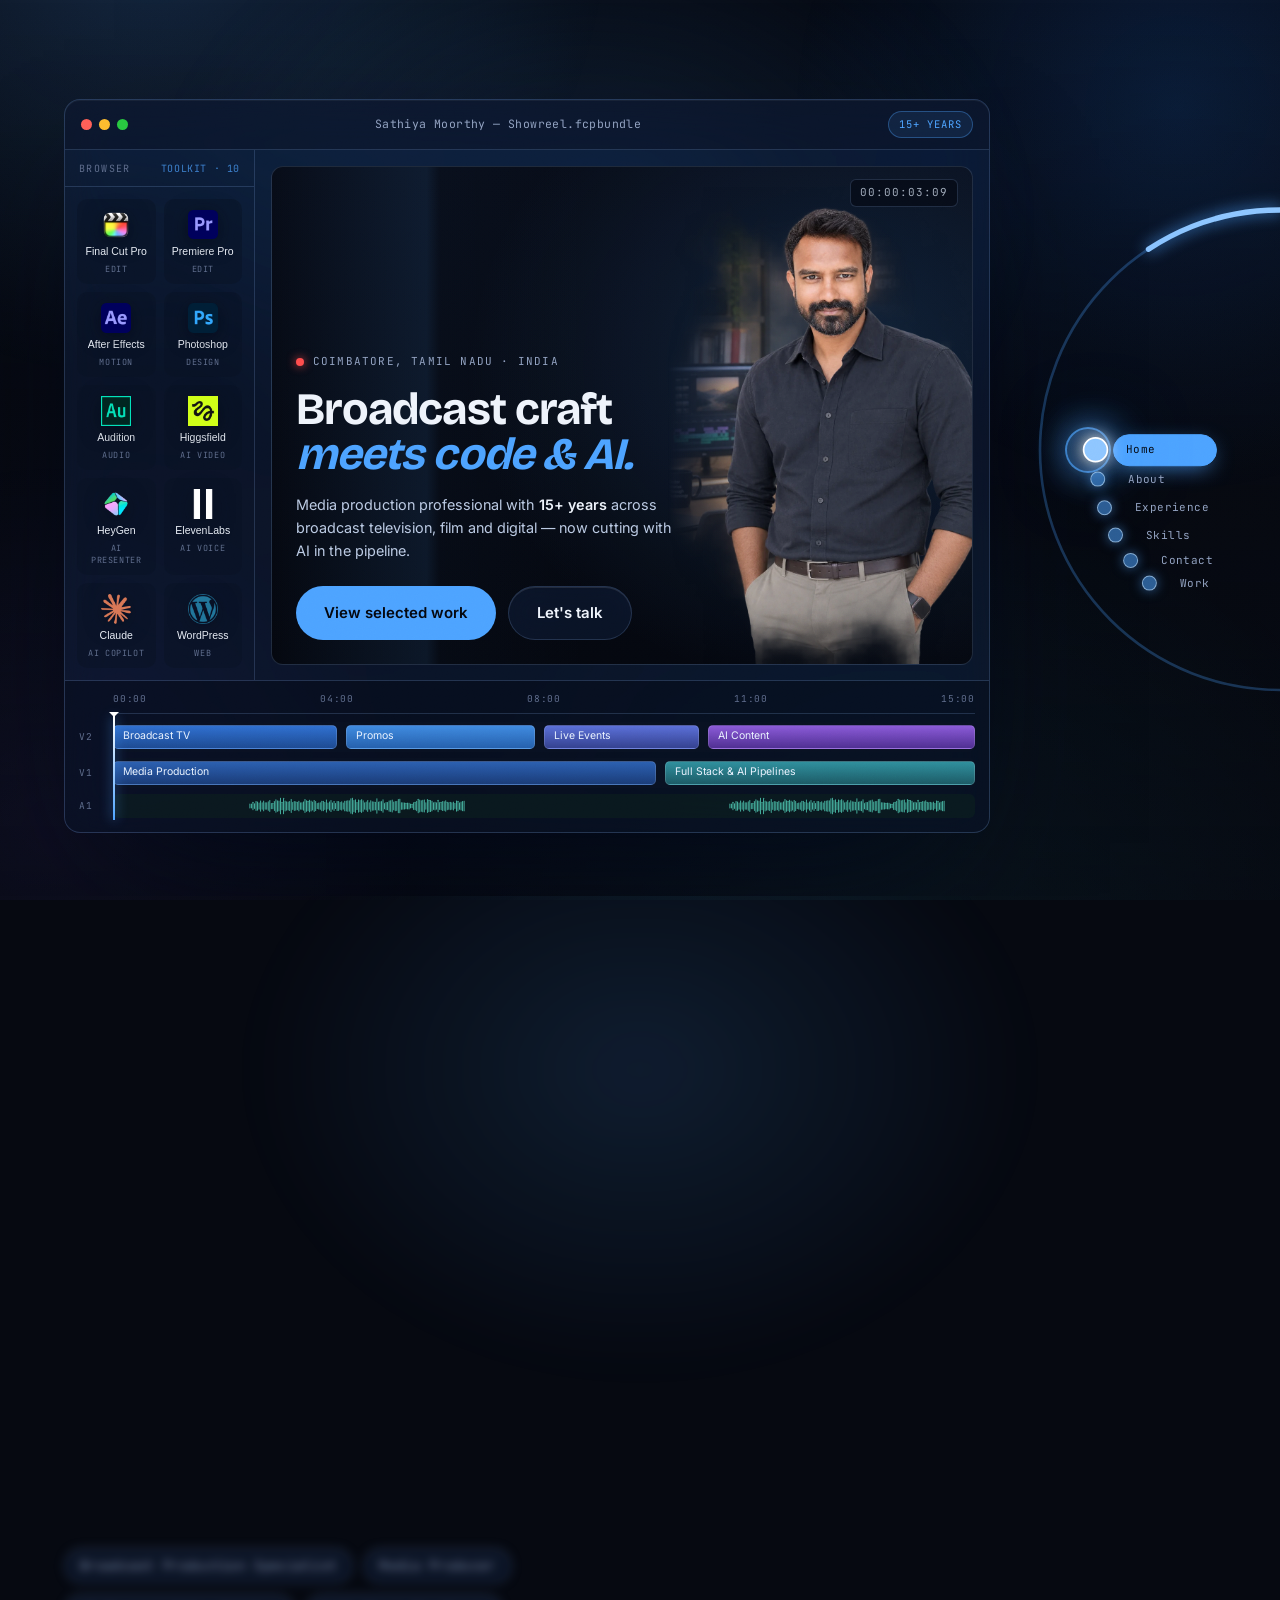
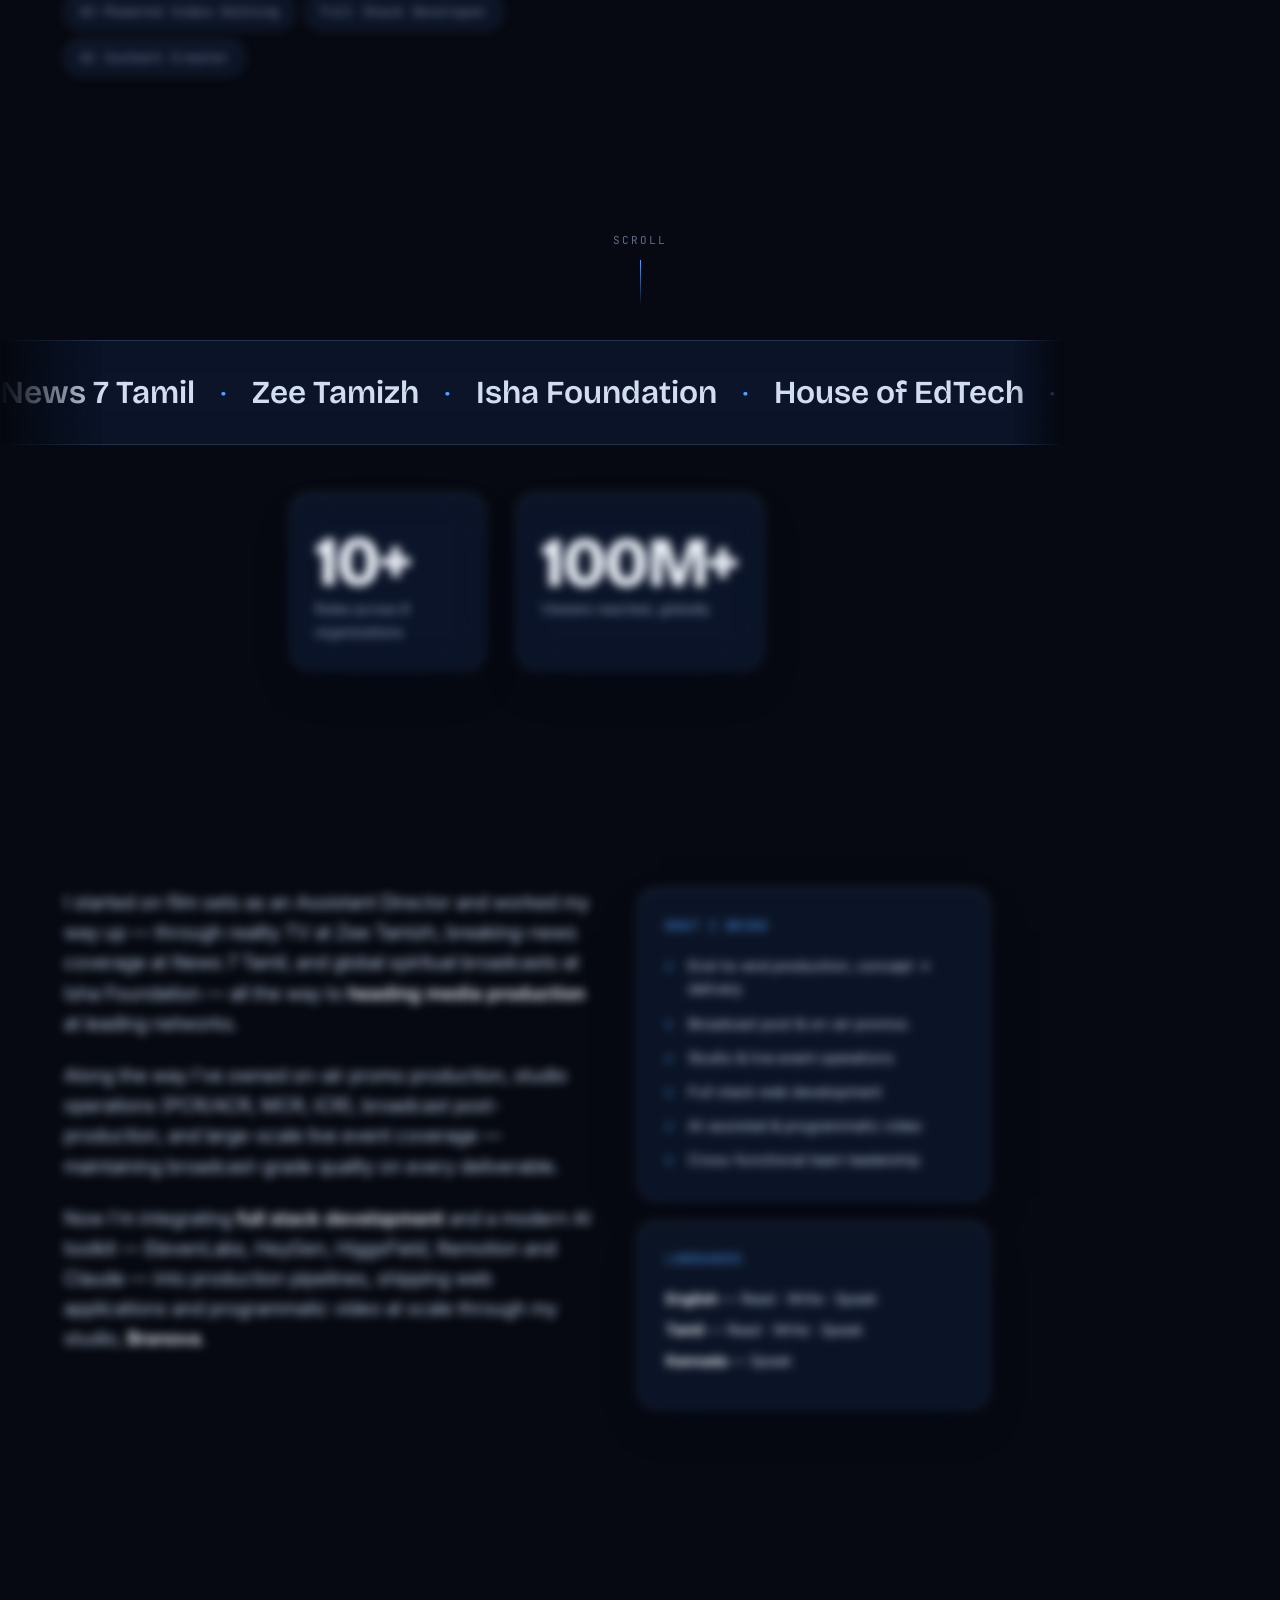
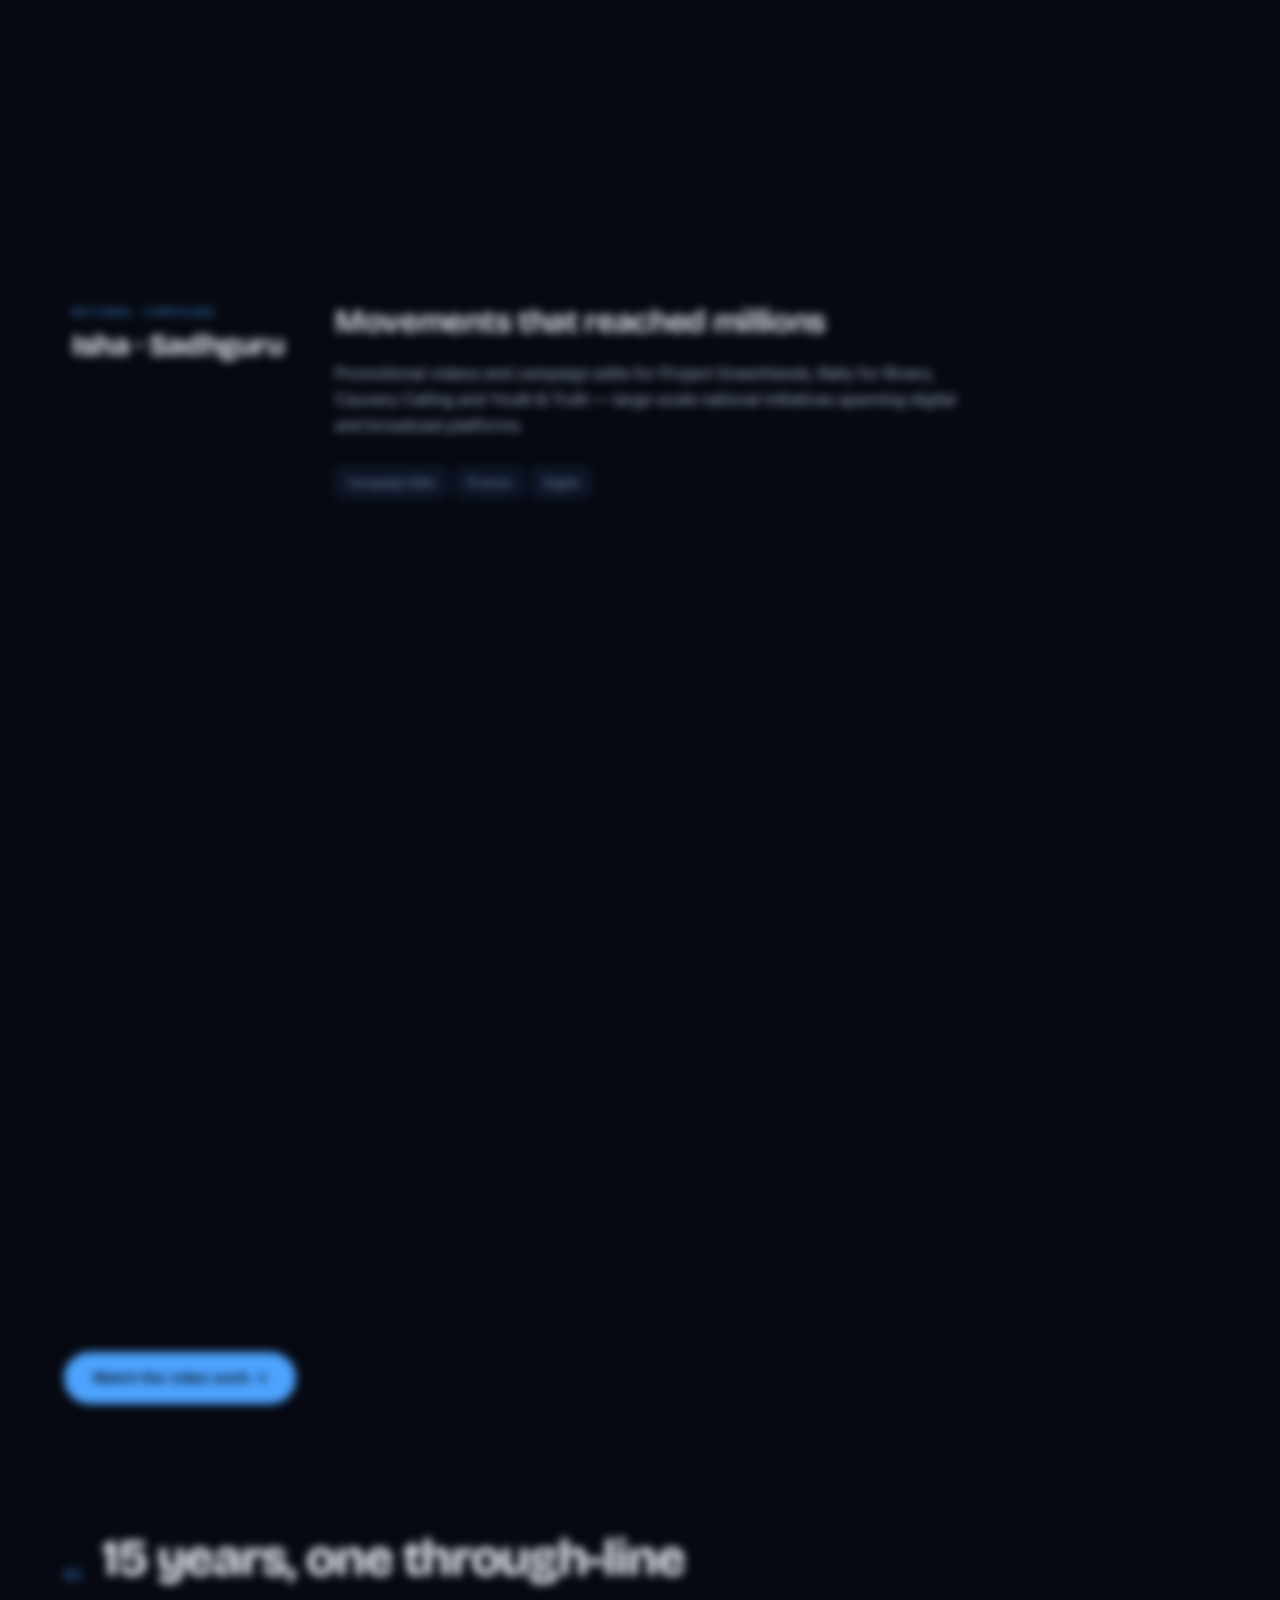
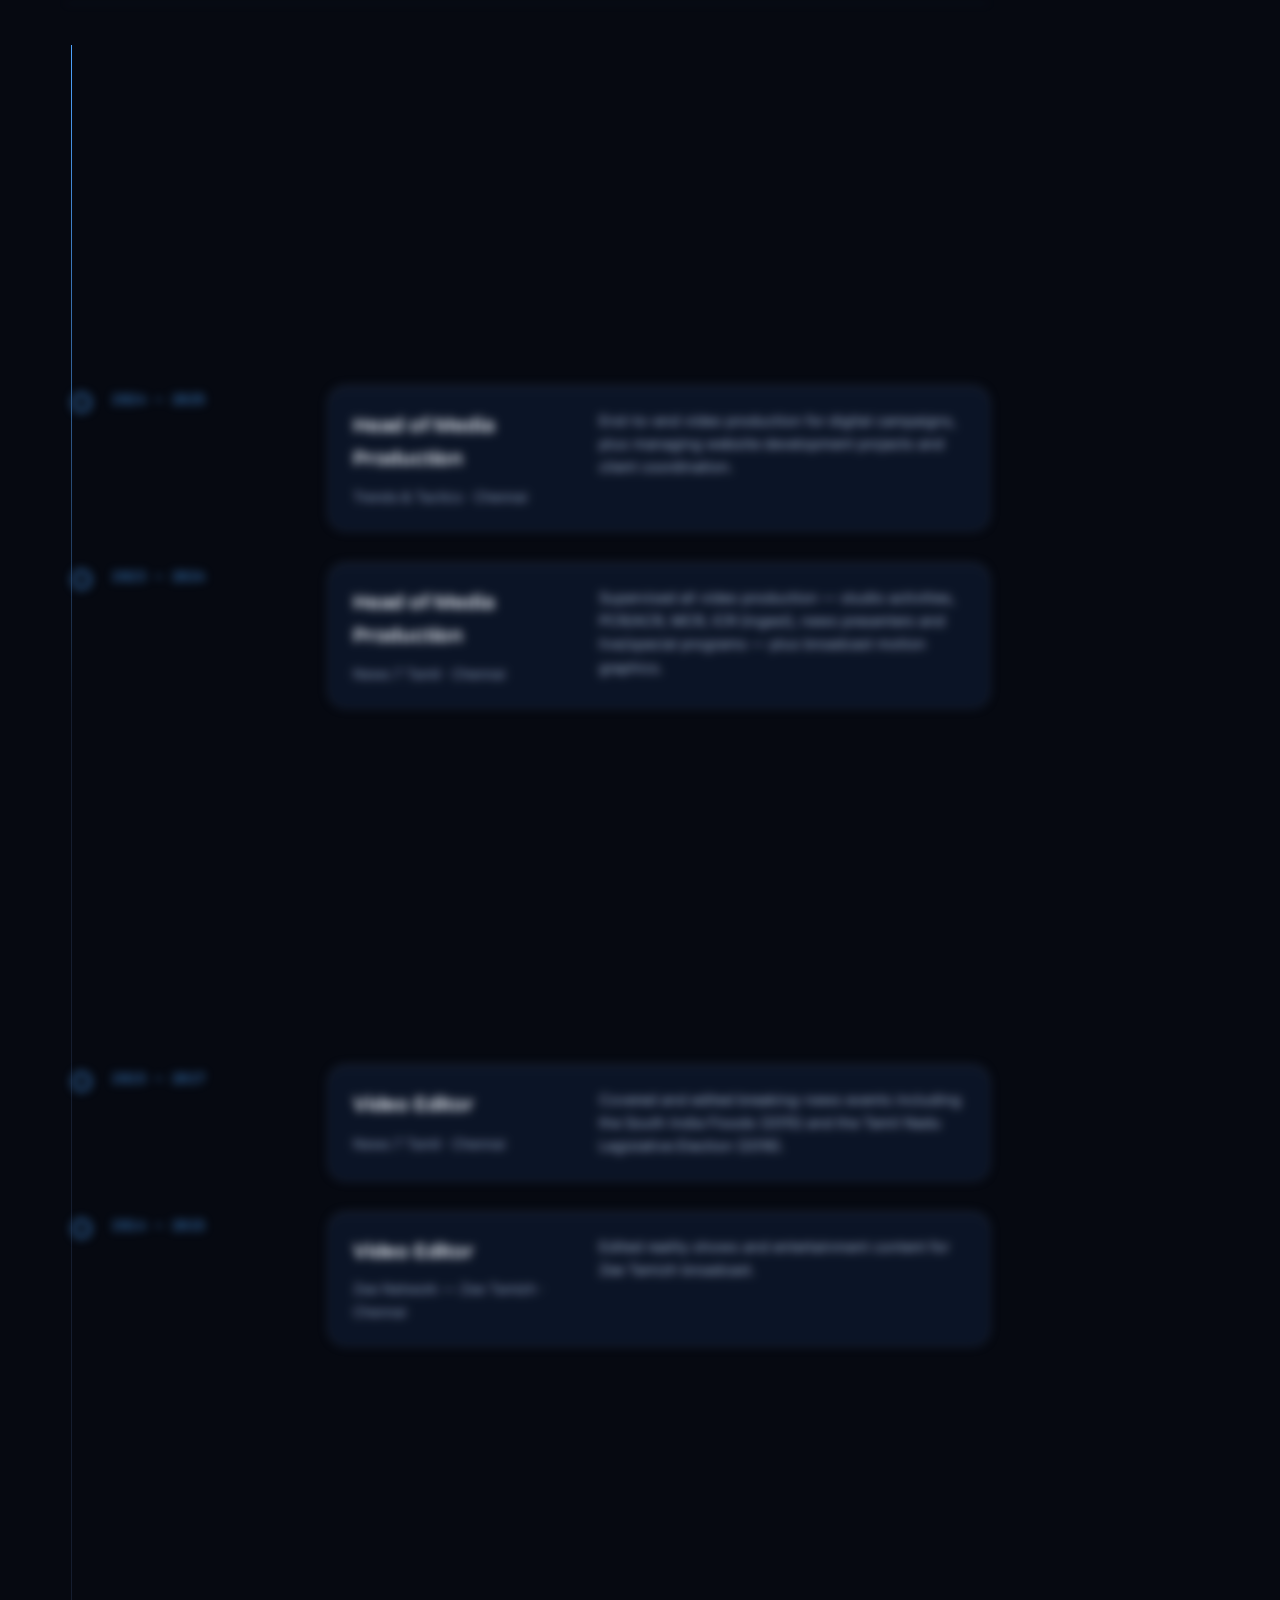
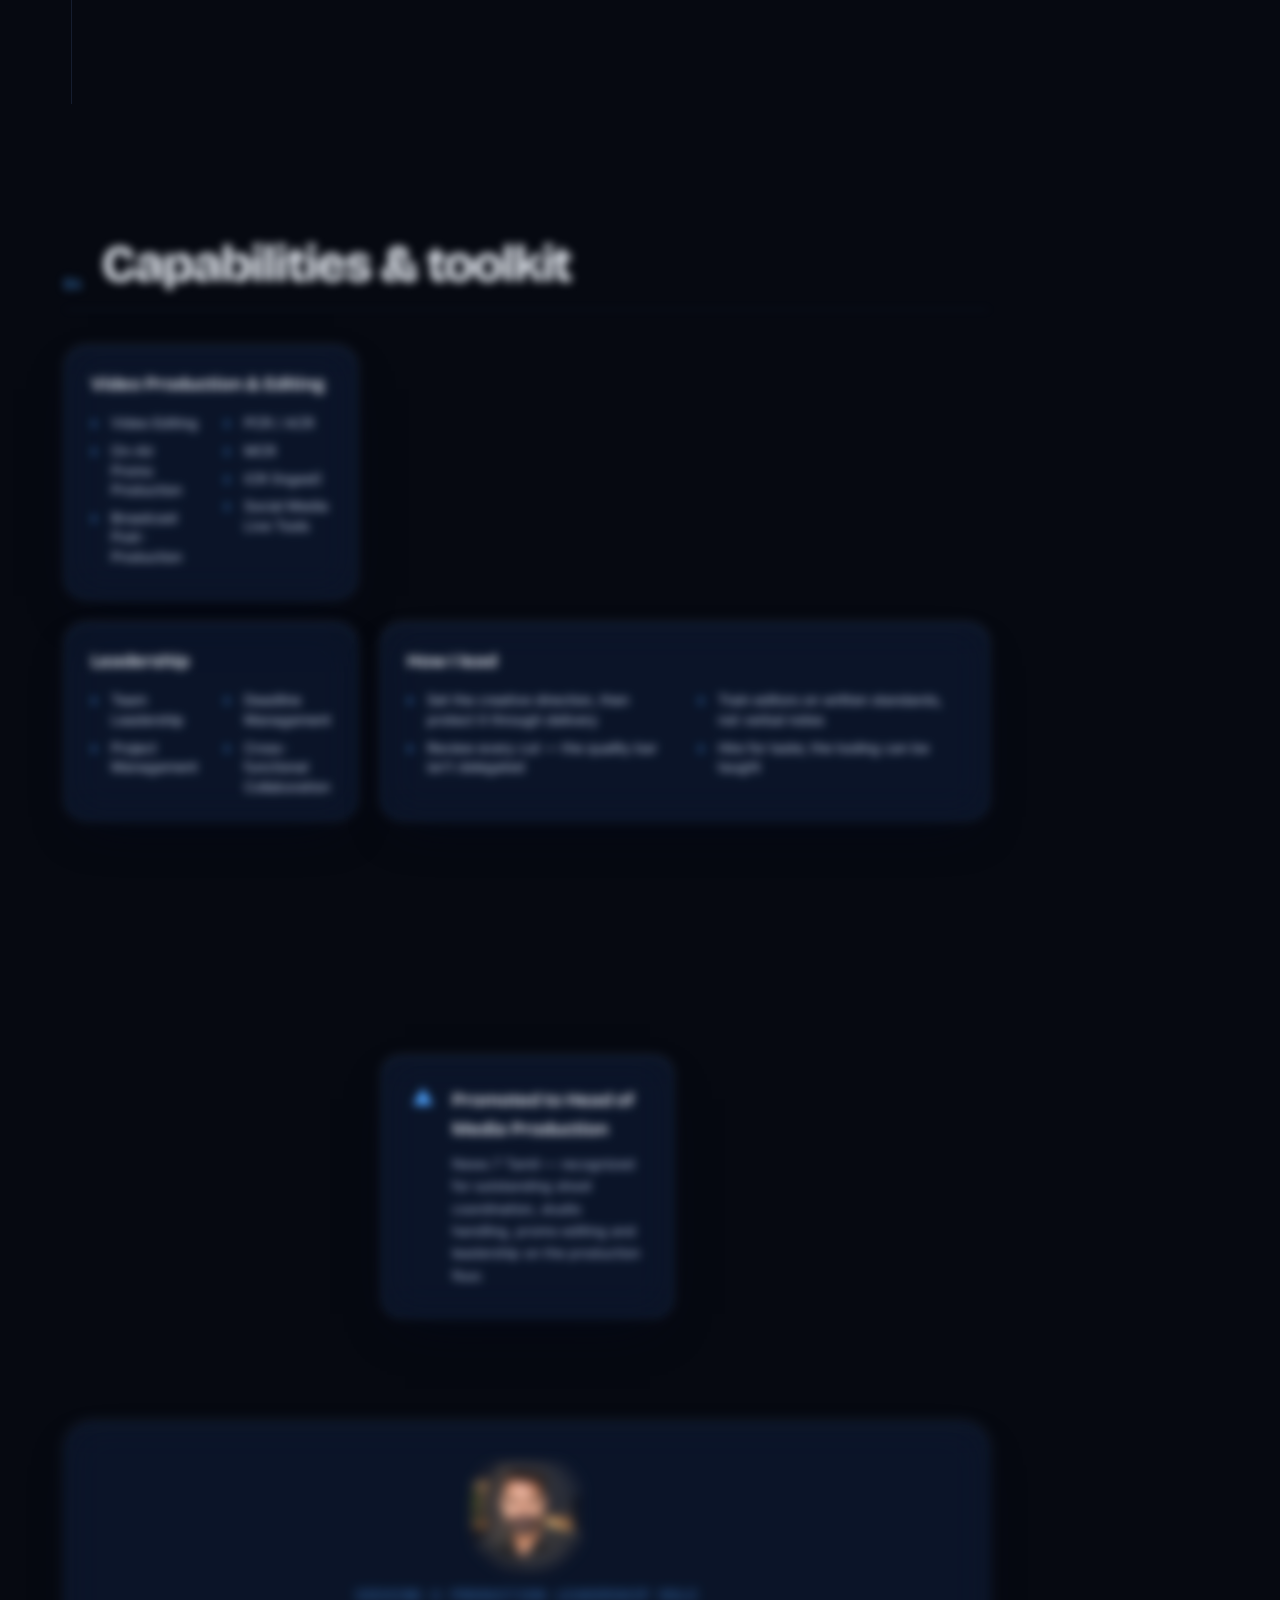
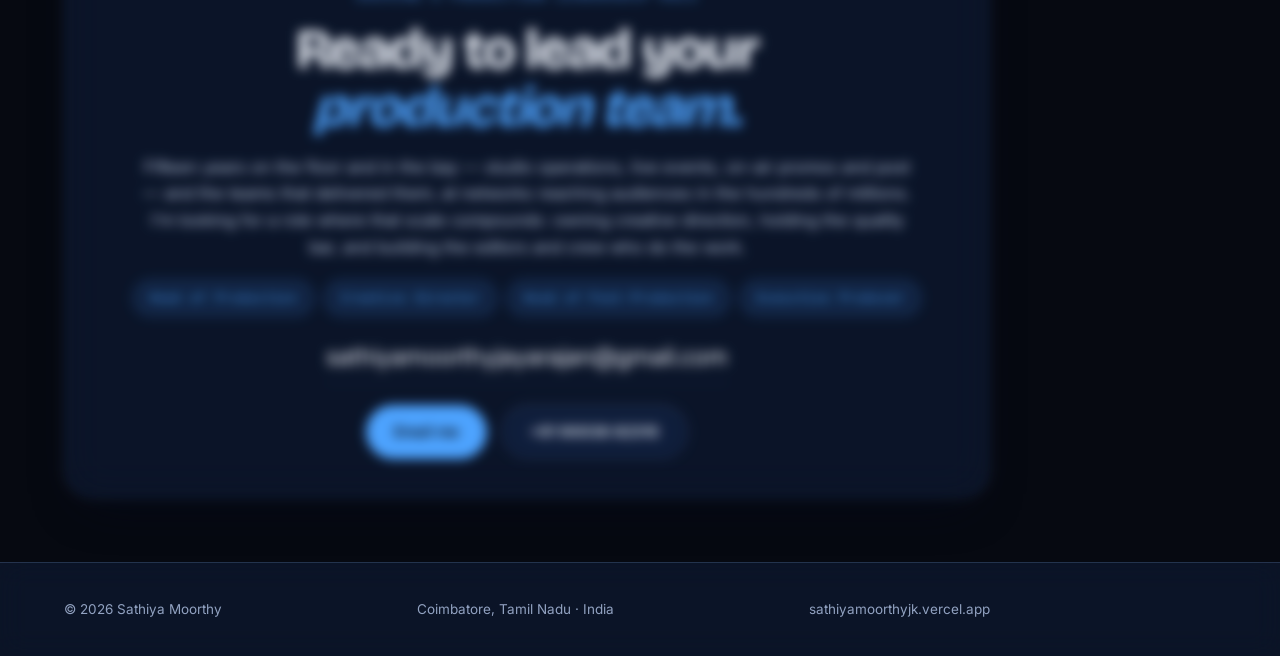
==== commit e9f29673: "Add an NLE hero above the current one, for comparison A Final Cut-shaped window opening the page: th" ====
--- a/index.html
+++ b/index.html
@@ -71,6 +71,155 @@
   </div>
 
   <main id="top">
+    <!-- NLE HERO — the portfolio opened in an editor -->
+    <section class="nle" id="nle" aria-label="Sathiya Moorthy — introduction">
+      <div class="nle__glow" aria-hidden="true"></div>
+
+      <div class="nle__window">
+        <!-- title bar -->
+        <div class="nle__titlebar">
+          <span class="nle__lights" aria-hidden="true"><i></i><i></i><i></i></span>
+          <span class="nle__file">Sathiya&nbsp;Moorthy &mdash; Showreel.fcpbundle</span>
+          <span class="nle__badge">15+ years</span>
+        </div>
+
+        <div class="nle__body">
+          <!-- BROWSER: the toolkit, as a bin of clips -->
+          <aside class="nle__browser">
+            <p class="nle__panel-head">Browser <span>Toolkit &middot; 10</span></p>
+            <div class="nle__bin">
+            <button class="nle__clip" type="button" data-tool="finalcut">
+              <img src="assets/logos/finalcut.webp" alt="Final Cut Pro" width="192" height="192" loading="lazy" />
+              <span class="nle__clip-name">Final Cut Pro</span>
+              <span class="nle__clip-role">Edit</span>
+            </button>
+            <button class="nle__clip" type="button" data-tool="premiere">
+              <img src="assets/logos/premiere.webp" alt="Premiere Pro" width="192" height="192" loading="lazy" />
+              <span class="nle__clip-name">Premiere Pro</span>
+              <span class="nle__clip-role">Edit</span>
+            </button>
+            <button class="nle__clip" type="button" data-tool="aftereffects">
+              <img src="assets/logos/aftereffects.webp" alt="After Effects" width="192" height="192" loading="lazy" />
+              <span class="nle__clip-name">After Effects</span>
+              <span class="nle__clip-role">Motion</span>
+            </button>
+            <button class="nle__clip" type="button" data-tool="photoshop">
+              <img src="assets/logos/photoshop.webp" alt="Photoshop" width="192" height="192" loading="lazy" />
+              <span class="nle__clip-name">Photoshop</span>
+              <span class="nle__clip-role">Design</span>
+            </button>
+            <button class="nle__clip" type="button" data-tool="audition">
+              <img src="assets/logos/audition.webp" alt="Audition" width="192" height="192" loading="lazy" />
+              <span class="nle__clip-name">Audition</span>
+              <span class="nle__clip-role">Audio</span>
+            </button>
+            <button class="nle__clip" type="button" data-tool="higgsfield">
+              <img src="assets/logos/higgsfield.webp" alt="Higgsfield" width="192" height="192" loading="lazy" />
+              <span class="nle__clip-name">Higgsfield</span>
+              <span class="nle__clip-role">AI Video</span>
+            </button>
+            <button class="nle__clip" type="button" data-tool="heygen">
+              <img src="assets/logos/heygen.webp" alt="HeyGen" width="192" height="192" loading="lazy" />
+              <span class="nle__clip-name">HeyGen</span>
+              <span class="nle__clip-role">AI Presenter</span>
+            </button>
+            <button class="nle__clip" type="button" data-tool="elevenlabs">
+              <img src="assets/logos/elevenlabs.webp" alt="ElevenLabs" width="192" height="192" loading="lazy" />
+              <span class="nle__clip-name">ElevenLabs</span>
+              <span class="nle__clip-role">AI Voice</span>
+            </button>
+            <button class="nle__clip" type="button" data-tool="claude">
+              <img src="assets/logos/claude.webp" alt="Claude" width="192" height="192" loading="lazy" />
+              <span class="nle__clip-name">Claude</span>
+              <span class="nle__clip-role">AI Copilot</span>
+            </button>
+            <button class="nle__clip" type="button" data-tool="wordpress">
+              <img src="assets/logos/wordpress.webp" alt="WordPress" width="192" height="192" loading="lazy" />
+              <span class="nle__clip-name">WordPress</span>
+              <span class="nle__clip-role">Web</span>
+            </button>
+            </div>
+          </aside>
+
+          <!-- VIEWER: the pitch, playing -->
+          <div class="nle__viewer">
+            <div class="nle__screen">
+              <img class="nle__portrait" src="assets/portrait-hero.webp"
+                   alt="Sathiya Moorthy" width="900" height="1350" />
+              <div class="nle__scan" aria-hidden="true"></div>
+              <div class="nle__copy">
+                <p class="nle__eyebrow"><span class="nle__rec" aria-hidden="true"></span> Coimbatore, Tamil Nadu &middot; India</p>
+                <h1 class="nle__title">Broadcast craft<br /><em>meets code &amp; AI.</em></h1>
+                <p class="nle__lead">
+                  Media production professional with <strong>15+ years</strong> across broadcast
+                  television, film and digital &mdash; now cutting with AI in the pipeline.
+                </p>
+                <div class="nle__actions">
+                  <a href="works/" class="btn btn--primary">View selected work</a>
+                  <a href="#contact" class="btn btn--ghost">Let's talk</a>
+                </div>
+              </div>
+              <span class="nle__tc" aria-hidden="true">00:00:00:00</span>
+            </div>
+          </div>
+
+          <!-- INSPECTOR: the metadata -->
+          <aside class="nle__inspector">
+            <p class="nle__panel-head">Inspector</p>
+            <dl class="nle__meta">
+              <div><dt>Role</dt><dd>Broadcast Production Specialist</dd></div>
+              <div><dt>Also</dt><dd>Media Producer &middot; Full Stack Developer</dd></div>
+              <div><dt>Experience</dt><dd>15+ years</dd></div>
+              <div><dt>Formats</dt><dd>16:9 &middot; 9:16 &middot; Live</dd></div>
+              <div><dt>Codec</dt><dd>Broadcast &middot; Film &middot; Digital</dd></div>
+              <div><dt>AI stack</dt><dd>Higgsfield &middot; HeyGen &middot; ElevenLabs &middot; Claude</dd></div>
+            </dl>
+            <div class="nle__scope" aria-hidden="true">
+              <span></span><span></span><span></span><span></span><span></span>
+              <span></span><span></span><span></span><span></span><span></span>
+              <span></span><span></span><span></span><span></span><span></span>
+            </div>
+          </aside>
+        </div>
+
+        <!-- TIMELINE: the career, cut to length -->
+        <div class="nle__timeline">
+          <div class="nle__ruler" aria-hidden="true">
+            <span>00:00</span><span>04:00</span><span>08:00</span>
+            <span>11:00</span><span>15:00</span>
+          </div>
+          <div class="nle__tracks">
+            <span class="nle__playhead" aria-hidden="true"></span>
+
+            <div class="nle__track">
+              <span class="nle__track-id">V2</span>
+              <div class="nle__lane">
+                <span class="nle__seg nle__seg--a" style="--x: 0%;  --w: 26%;">Broadcast TV</span>
+                <span class="nle__seg nle__seg--b" style="--x: 27%; --w: 22%;">Promos</span>
+                <span class="nle__seg nle__seg--c" style="--x: 50%; --w: 18%;">Live Events</span>
+                <span class="nle__seg nle__seg--d" style="--x: 69%; --w: 31%;">AI Content</span>
+              </div>
+            </div>
+
+            <div class="nle__track">
+              <span class="nle__track-id">V1</span>
+              <div class="nle__lane">
+                <span class="nle__seg nle__seg--e" style="--x: 0%;  --w: 63%;">Media Production</span>
+                <span class="nle__seg nle__seg--f" style="--x: 64%; --w: 36%;">Full Stack &amp; AI Pipelines</span>
+              </div>
+            </div>
+
+            <div class="nle__track nle__track--a">
+              <span class="nle__track-id">A1</span>
+              <div class="nle__lane">
+                <span class="nle__wave" aria-hidden="true"></span>
+              </div>
+            </div>
+          </div>
+        </div>
+      </div>
+    </section>
+
     <!-- HERO -->
     <section class="hero" id="hero">
       <div class="hero__glow" aria-hidden="true"></div>
@@ -79,10 +228,10 @@
           <p class="hero__eyebrow reveal">
             <span class="dot"></span> Coimbatore, Tamil Nadu · India
           </p>
-          <h1 class="hero__title">
+          <h2 class="hero__title">
             <span class="line reveal"><span>Broadcast craft</span></span>
             <span class="line reveal"><span>meets <em>code &amp; AI.</em></span></span>
-          </h1>
+          </h2>
           <p class="hero__lead reveal">
             I'm <strong>Sathiya Moorthy</strong> — a media production professional with
             <strong>15+ years</strong> across broadcast television, film and digital content.
--- a/css/styles.css
+++ b/css/styles.css
@@ -217,6 +217,284 @@
   box-shadow: var(--glass-inset);
 }
 .btn--ghost:hover { border-color: var(--accent); color: var(--accent); transform: translateY(-3px); }
+
+/* =========================================================
+   NLE hero — the portfolio, opened in an editor
+   ---------------------------------------------------------
+   A Final Cut-shaped window: browser bin on the left holding the
+   toolkit as clips, viewer in the middle carrying the pitch, inspector
+   on the right, and the career cut into a timeline along the bottom.
+   The whole thing is one grid so the three panels share a baseline and
+   the timeline spans them.
+   ========================================================= */
+.nle {
+  position: relative; overflow: hidden;
+  padding: clamp(84px, 11vh, 128px) var(--pad) clamp(48px, 7vh, 88px);
+}
+.nle__glow {
+  position: absolute; top: -18%; left: 46%;
+  transform: translateX(-50%) translate3d(0, var(--par-y, 0px), 0);
+  width: 1000px; height: 760px; max-width: 130vw; z-index: 0;
+  background: radial-gradient(ellipse at center, rgba(var(--accent-rgb), 0.15), transparent 62%);
+  filter: blur(24px);
+}
+.nle__window {
+  position: relative; z-index: 1; max-width: var(--maxw); margin: 0 auto;
+  border-radius: 16px; overflow: hidden;
+  background: var(--glass);
+  -webkit-backdrop-filter: var(--blur); backdrop-filter: var(--blur);
+  border: 1px solid var(--glass-line);
+  box-shadow: 0 60px 140px -50px rgba(0, 8, 26, 0.95), var(--glass-inset);
+}
+
+/* ---- title bar ---- */
+.nle__titlebar {
+  display: flex; align-items: center; gap: 14px;
+  padding: 11px 16px;
+  border-bottom: 1px solid var(--glass-line);
+  background: rgba(10, 18, 36, 0.5);
+}
+.nle__lights { display: flex; gap: 7px; flex: 0 0 auto; }
+.nle__lights i { width: 11px; height: 11px; border-radius: 50%; background: #3d4a63; }
+.nle__lights i:first-child { background: #ff5f57; }
+.nle__lights i:nth-child(2) { background: #febc2e; }
+.nle__lights i:nth-child(3) { background: #28c840; }
+.nle__file {
+  flex: 1 1 auto; text-align: center;
+  font-family: var(--font-mono); font-size: 11.5px; letter-spacing: 0.4px;
+  color: var(--muted); white-space: nowrap; overflow: hidden; text-overflow: ellipsis;
+}
+.nle__badge {
+  flex: 0 0 auto; font-family: var(--font-mono); font-size: 10.5px;
+  letter-spacing: 1px; text-transform: uppercase;
+  color: var(--accent); padding: 4px 10px; border-radius: 100px;
+  border: 1px solid rgba(var(--accent-rgb), 0.35);
+  background: rgba(var(--accent-rgb), 0.10);
+}
+
+/* ---- the three panels ---- */
+.nle__body {
+  display: grid; grid-template-columns: 210px minmax(0, 1fr) 230px;
+  border-bottom: 1px solid var(--glass-line);
+}
+.nle__panel-head {
+  display: flex; align-items: baseline; justify-content: space-between; gap: 8px;
+  padding: 11px 14px 9px;
+  font-family: var(--font-mono); font-size: 10px; letter-spacing: 1.4px;
+  text-transform: uppercase; color: var(--faint);
+  border-bottom: 1px solid var(--glass-line);
+}
+.nle__panel-head span { color: rgba(var(--accent-rgb), 0.75); letter-spacing: 0.6px; }
+
+/* ---- browser: the toolkit as a bin of clips ---- */
+.nle__browser { border-right: 1px solid var(--glass-line); min-width: 0; }
+.nle__bin {
+  display: grid; grid-template-columns: repeat(2, 1fr); gap: 8px;
+  padding: 12px;
+}
+.nle__clip {
+  display: flex; flex-direction: column; align-items: center; gap: 5px;
+  padding: 10px 6px 8px; cursor: default;
+  border-radius: 10px; text-align: center;
+  background: rgba(10, 18, 36, 0.45);
+  border: 1px solid transparent;
+  transition: transform 0.35s var(--ease), border-color 0.3s, background 0.3s;
+}
+.nle__clip img {
+  width: 30px; height: 30px; object-fit: contain;
+  filter: drop-shadow(0 4px 10px rgba(0, 6, 20, 0.6));
+}
+.nle__clip-name {
+  font-size: 10.5px; line-height: 1.25; color: var(--text);
+  white-space: nowrap; overflow: hidden; text-overflow: ellipsis; max-width: 100%;
+}
+.nle__clip-role {
+  font-family: var(--font-mono); font-size: 8.5px; letter-spacing: 0.6px;
+  text-transform: uppercase; color: var(--faint);
+}
+.nle__clip:hover {
+  transform: translateY(-3px);
+  background: rgba(var(--accent-rgb), 0.12);
+  border-color: rgba(var(--accent-rgb), 0.4);
+}
+.nle__clip:hover .nle__clip-role { color: var(--accent); }
+
+/* ---- viewer: the pitch, playing ---- */
+.nle__viewer { padding: 16px; min-width: 0; container-type: inline-size; }
+.nle__screen {
+  position: relative; height: 100%; min-height: 380px;
+  border-radius: 12px; overflow: hidden;
+  background:
+    radial-gradient(90% 110% at 82% 40%, rgba(var(--accent-rgb), 0.16), transparent 60%),
+    linear-gradient(180deg, #070c18, #04070f);
+  border: 1px solid var(--glass-line);
+  display: flex; align-items: flex-end;
+}
+.nle__portrait {
+  position: absolute; right: -2%; bottom: 0; z-index: 0;
+  height: 96%; width: auto; max-width: 52%; object-fit: contain; object-position: bottom;
+  -webkit-mask-image: linear-gradient(90deg, transparent, #000 22%);
+          mask-image: linear-gradient(90deg, transparent, #000 22%);
+}
+/* the faint horizontal sweep of a clip skimming under the playhead */
+.nle__scan {
+  position: absolute; inset: 0; z-index: 1; pointer-events: none;
+  background: linear-gradient(90deg, transparent 0%, rgba(var(--accent-rgb), 0.10) 48%,
+              rgba(var(--accent-rgb), 0.02) 52%, transparent 100%);
+  background-size: 46% 100%; background-repeat: no-repeat;
+  animation: nle-skim 9s var(--ease) infinite;
+}
+@keyframes nle-skim {
+  0%, 8%   { background-position: -50% 0; }
+  70%,100% { background-position: 150% 0; }
+}
+.nle__copy { position: relative; z-index: 2; padding: clamp(20px, 3.4cqi, 40px); max-width: 62%; }
+/* Narrow viewer: the portrait stops competing with the copy and drops back
+   to being the plate the words sit on. */
+@container (max-width: 680px) {
+  .nle__copy { max-width: 100%; }
+  .nle__portrait { max-width: 66%; opacity: 0.3; }
+}
+.nle__eyebrow {
+  display: inline-flex; align-items: center; gap: 9px; margin-bottom: 16px;
+  font-family: var(--font-mono); font-size: 11px; letter-spacing: 1.2px;
+  text-transform: uppercase; color: var(--muted);
+}
+.nle__rec {
+  width: 8px; height: 8px; border-radius: 50%; background: #ff4d4d;
+  box-shadow: 0 0 10px rgba(255, 77, 77, 0.9);
+  animation: nle-rec 2.4s ease-in-out infinite;
+}
+@keyframes nle-rec { 0%, 100% { opacity: 1; } 50% { opacity: 0.25; } }
+.nle__title {
+  font-family: var(--font-display); font-weight: 700;
+  font-size: clamp(1.7rem, 6.4cqi, 3.2rem); line-height: 1.0;
+  letter-spacing: -0.02em; margin-bottom: 16px;
+}
+.nle__title em { font-style: italic; color: var(--accent); }
+.nle__lead {
+  font-size: clamp(0.9rem, 1.9cqi, 1.05rem); color: #bbcae3;
+  max-width: 46ch; margin-bottom: 24px;
+}
+.nle__lead strong { color: var(--text); font-weight: 600; }
+.nle__actions { display: flex; flex-wrap: wrap; gap: 12px; }
+.nle__tc {
+  position: absolute; right: 14px; top: 12px; z-index: 2;
+  font-family: var(--font-mono); font-size: 11px; letter-spacing: 1px;
+  color: rgba(226, 238, 255, 0.7);
+  padding: 4px 9px; border-radius: 6px;
+  background: rgba(4, 8, 18, 0.6); border: 1px solid var(--glass-line);
+}
+
+/* ---- inspector ---- */
+.nle__inspector { border-left: 1px solid var(--glass-line); min-width: 0; }
+.nle__meta { padding: 12px 14px; display: grid; gap: 11px; }
+.nle__meta dt {
+  font-family: var(--font-mono); font-size: 9.5px; letter-spacing: 1.1px;
+  text-transform: uppercase; color: var(--faint); margin-bottom: 2px;
+}
+.nle__meta dd { font-size: 11.5px; line-height: 1.4; color: var(--text); }
+/* a stand-in for the audio meters that live at the foot of the inspector */
+.nle__scope {
+  display: flex; align-items: flex-end; gap: 3px; height: 42px;
+  padding: 0 14px 14px; margin-top: 4px;
+}
+.nle__scope span {
+  flex: 1 1 auto; border-radius: 2px 2px 0 0;
+  background: linear-gradient(180deg, var(--accent-soft), rgba(var(--accent-rgb), 0.25));
+  animation: nle-meter 1.6s ease-in-out infinite;
+}
+.nle__scope span:nth-child(3n)   { animation-duration: 2.1s; }
+.nle__scope span:nth-child(3n+1) { animation-duration: 1.3s; }
+.nle__scope span:nth-child(2n)   { animation-delay: -0.5s; }
+.nle__scope span:nth-child(5n)   { animation-delay: -0.9s; }
+@keyframes nle-meter { 0%, 100% { height: 18%; } 50% { height: 92%; } }
+
+/* ---- timeline: the career, cut to length ---- */
+.nle__timeline { background: rgba(6, 11, 24, 0.45); padding: 10px 14px 14px; }
+.nle__ruler {
+  display: flex; justify-content: space-between;
+  margin: 0 0 8px 34px; padding-bottom: 6px;
+  border-bottom: 1px solid var(--glass-line);
+  font-family: var(--font-mono); font-size: 9.5px; letter-spacing: 0.8px;
+  color: var(--faint);
+}
+.nle__tracks { position: relative; display: grid; gap: 6px; }
+.nle__playhead {
+  position: absolute; top: -6px; bottom: -2px; left: 34px; width: 2px; z-index: 3;
+  background: linear-gradient(180deg, #fff, var(--accent));
+  box-shadow: 0 0 12px rgba(var(--accent-rgb), 0.9);
+  animation: nle-play 15s linear infinite;
+}
+.nle__playhead::before {
+  content: ""; position: absolute; top: -4px; left: 50%;
+  transform: translateX(-50%);
+  border: 5px solid transparent; border-top-color: #fff;
+}
+@keyframes nle-play {
+  from { left: 34px; }
+  to   { left: calc(100% - 2px); }
+}
+.nle__track { display: flex; align-items: center; gap: 8px; }
+.nle__track-id {
+  flex: 0 0 26px; font-family: var(--font-mono); font-size: 9.5px;
+  letter-spacing: 0.8px; color: var(--faint);
+}
+.nle__lane {
+  position: relative; flex: 1 1 auto; height: 30px;
+  border-radius: 6px; background: rgba(10, 18, 36, 0.5);
+}
+.nle__seg {
+  position: absolute; top: 3px; bottom: 3px;
+  left: var(--x); width: var(--w);
+  display: flex; align-items: center; padding: 0 9px;
+  border-radius: 5px; overflow: hidden;
+  font-size: 10.5px; white-space: nowrap; text-overflow: ellipsis;
+  color: #eaf3ff; border: 1px solid rgba(255, 255, 255, 0.14);
+  transition: filter 0.3s, transform 0.3s var(--ease);
+}
+.nle__seg:hover { filter: brightness(1.18); transform: translateY(-1px); }
+.nle__seg--a { background: linear-gradient(180deg, #2f6fd0, #1d4a92); }
+.nle__seg--b { background: linear-gradient(180deg, #3f8ae0, #2560ad); }
+.nle__seg--c { background: linear-gradient(180deg, #5a6fd8, #34418f); }
+.nle__seg--d { background: linear-gradient(180deg, #8a5ad8, #4f2f92); }
+.nle__seg--e { background: linear-gradient(180deg, #2b5fb0, #1a3c78); }
+.nle__seg--f { background: linear-gradient(180deg, #2f8f9d, #1c5a66); }
+.nle__track--a .nle__lane { height: 24px; background: rgba(12, 34, 30, 0.55); }
+.nle__wave {
+  position: absolute; inset: 3px 4px;
+  background-image: url('data:image/svg+xml,<svg xmlns="http://www.w3.org/2000/svg" width="480" height="40" viewBox="0 0 480 40" fill="%2358e2c8"><rect x="1.0" y="14.7" width="2.0" height="10.6" rx="0.9"/><rect x="4.4" y="14.6" width="2.0" height="10.8" rx="0.9"/><rect x="7.8" y="10.5" width="2.0" height="19.0" rx="0.9"/><rect x="11.2" y="13.5" width="2.0" height="13.0" rx="0.9"/><rect x="14.6" y="9.1" width="2.0" height="21.8" rx="0.9"/><rect x="18.0" y="9.8" width="2.0" height="20.5" rx="0.9"/><rect x="21.4" y="12.0" width="2.0" height="16.0" rx="0.9"/><rect x="24.8" y="7.5" width="2.0" height="25.0" rx="0.9"/><rect x="28.2" y="11.8" width="2.0" height="16.4" rx="0.9"/><rect x="31.6" y="8.0" width="2.0" height="23.9" rx="0.9"/><rect x="35.0" y="11.7" width="2.0" height="16.6" rx="0.9"/><rect x="38.4" y="11.8" width="2.0" height="16.4" rx="0.9"/><rect x="41.8" y="9.4" width="2.0" height="21.3" rx="0.9"/><rect x="45.2" y="6.8" width="2.0" height="26.3" rx="0.9"/><rect x="48.6" y="13.1" width="2.0" height="13.9" rx="0.9"/><rect x="52.0" y="13.0" width="2.0" height="14.0" rx="0.9"/><rect x="55.4" y="9.0" width="2.0" height="22.0" rx="0.9"/><rect x="58.8" y="5.1" width="2.0" height="29.8" rx="0.9"/><rect x="62.2" y="7.2" width="2.0" height="25.7" rx="0.9"/><rect x="65.6" y="8.0" width="2.0" height="23.9" rx="0.9"/><rect x="69.0" y="1.4" width="2.0" height="37.2" rx="0.9"/><rect x="72.4" y="10.7" width="2.0" height="18.5" rx="0.9"/><rect x="75.8" y="1.7" width="2.0" height="36.6" rx="0.9"/><rect x="79.2" y="7.9" width="2.0" height="24.2" rx="0.9"/><rect x="82.6" y="9.6" width="2.0" height="20.8" rx="0.9"/><rect x="86.0" y="10.2" width="2.0" height="19.6" rx="0.9"/><rect x="89.4" y="8.7" width="2.0" height="22.5" rx="0.9"/><rect x="92.8" y="4.6" width="2.0" height="30.7" rx="0.9"/><rect x="96.2" y="11.3" width="2.0" height="17.4" rx="0.9"/><rect x="99.6" y="8.9" width="2.0" height="22.2" rx="0.9"/><rect x="103.0" y="9.5" width="2.0" height="21.1" rx="0.9"/><rect x="106.4" y="10.5" width="2.0" height="19.0" rx="0.9"/><rect x="109.8" y="8.2" width="2.0" height="23.6" rx="0.9"/><rect x="113.2" y="11.8" width="2.0" height="16.3" rx="0.9"/><rect x="116.6" y="11.4" width="2.0" height="17.1" rx="0.9"/><rect x="120.0" y="9.6" width="2.0" height="20.7" rx="0.9"/><rect x="123.4" y="4.5" width="2.0" height="31.0" rx="0.9"/><rect x="126.8" y="7.1" width="2.0" height="25.9" rx="0.9"/><rect x="130.2" y="8.4" width="2.0" height="23.3" rx="0.9"/><rect x="133.6" y="6.0" width="2.0" height="28.0" rx="0.9"/><rect x="137.0" y="7.9" width="2.0" height="24.2" rx="0.9"/><rect x="140.4" y="10.0" width="2.0" height="19.9" rx="0.9"/><rect x="143.8" y="6.8" width="2.0" height="26.4" rx="0.9"/><rect x="147.2" y="8.8" width="2.0" height="22.4" rx="0.9"/><rect x="150.6" y="13.1" width="2.0" height="13.8" rx="0.9"/><rect x="154.0" y="12.0" width="2.0" height="16.0" rx="0.9"/><rect x="157.4" y="11.5" width="2.0" height="17.1" rx="0.9"/><rect x="160.8" y="8.2" width="2.0" height="23.5" rx="0.9"/><rect x="164.2" y="8.5" width="2.0" height="23.1" rx="0.9"/><rect x="167.6" y="11.3" width="2.0" height="17.4" rx="0.9"/><rect x="171.0" y="5.3" width="2.0" height="29.3" rx="0.9"/><rect x="174.4" y="12.2" width="2.0" height="15.5" rx="0.9"/><rect x="177.8" y="9.6" width="2.0" height="20.8" rx="0.9"/><rect x="181.2" y="6.5" width="2.0" height="27.0" rx="0.9"/><rect x="184.6" y="11.7" width="2.0" height="16.6" rx="0.9"/><rect x="188.0" y="9.1" width="2.0" height="21.9" rx="0.9"/><rect x="191.4" y="13.1" width="2.0" height="13.8" rx="0.9"/><rect x="194.8" y="8.7" width="2.0" height="22.6" rx="0.9"/><rect x="198.2" y="8.8" width="2.0" height="22.3" rx="0.9"/><rect x="201.6" y="11.0" width="2.0" height="17.9" rx="0.9"/><rect x="205.0" y="9.7" width="2.0" height="20.5" rx="0.9"/><rect x="208.4" y="12.1" width="2.0" height="15.8" rx="0.9"/><rect x="211.8" y="8.1" width="2.0" height="23.7" rx="0.9"/><rect x="215.2" y="7.8" width="2.0" height="24.4" rx="0.9"/><rect x="218.6" y="7.0" width="2.0" height="26.0" rx="0.9"/><rect x="222.0" y="7.4" width="2.0" height="25.1" rx="0.9"/><rect x="225.4" y="3.0" width="2.0" height="34.0" rx="0.9"/><rect x="228.8" y="1.5" width="2.0" height="37.0" rx="0.9"/><rect x="232.2" y="6.4" width="2.0" height="27.3" rx="0.9"/><rect x="235.6" y="4.5" width="2.0" height="31.0" rx="0.9"/><rect x="239.0" y="11.1" width="2.0" height="17.9" rx="0.9"/><rect x="242.4" y="5.2" width="2.0" height="29.6" rx="0.9"/><rect x="245.8" y="6.5" width="2.0" height="27.0" rx="0.9"/><rect x="249.2" y="4.5" width="2.0" height="31.0" rx="0.9"/><rect x="252.6" y="7.2" width="2.0" height="25.7" rx="0.9"/><rect x="256.0" y="11.8" width="2.0" height="16.3" rx="0.9"/><rect x="259.4" y="10.1" width="2.0" height="19.7" rx="0.9"/><rect x="262.8" y="6.7" width="2.0" height="26.5" rx="0.9"/><rect x="266.2" y="11.9" width="2.0" height="16.1" rx="0.9"/><rect x="269.6" y="7.0" width="2.0" height="25.9" rx="0.9"/><rect x="273.0" y="9.6" width="2.0" height="20.8" rx="0.9"/><rect x="276.4" y="9.9" width="2.0" height="20.2" rx="0.9"/><rect x="279.8" y="10.5" width="2.0" height="19.1" rx="0.9"/><rect x="283.2" y="2.9" width="2.0" height="34.3" rx="0.9"/><rect x="286.6" y="10.0" width="2.0" height="20.0" rx="0.9"/><rect x="290.0" y="9.2" width="2.0" height="21.6" rx="0.9"/><rect x="293.4" y="8.5" width="2.0" height="23.1" rx="0.9"/><rect x="296.8" y="5.0" width="2.0" height="29.9" rx="0.9"/><rect x="300.2" y="12.8" width="2.0" height="14.5" rx="0.9"/><rect x="303.6" y="10.9" width="2.0" height="18.3" rx="0.9"/><rect x="307.0" y="10.9" width="2.0" height="18.3" rx="0.9"/><rect x="310.4" y="7.5" width="2.0" height="25.0" rx="0.9"/><rect x="313.8" y="7.0" width="2.0" height="26.1" rx="0.9"/><rect x="317.2" y="5.7" width="2.0" height="28.5" rx="0.9"/><rect x="320.6" y="10.2" width="2.0" height="19.5" rx="0.9"/><rect x="324.0" y="8.7" width="2.0" height="22.7" rx="0.9"/><rect x="327.4" y="9.0" width="2.0" height="22.0" rx="0.9"/><rect x="330.8" y="4.2" width="2.0" height="31.7" rx="0.9"/><rect x="334.2" y="3.8" width="2.0" height="32.3" rx="0.9"/><rect x="337.6" y="11.5" width="2.0" height="17.0" rx="0.9"/><rect x="341.0" y="11.8" width="2.0" height="16.4" rx="0.9"/><rect x="344.4" y="12.0" width="2.0" height="15.9" rx="0.9"/><rect x="347.8" y="12.8" width="2.0" height="14.3" rx="0.9"/><rect x="351.2" y="12.3" width="2.0" height="15.5" rx="0.9"/><rect x="354.6" y="12.5" width="2.0" height="15.0" rx="0.9"/><rect x="358.0" y="14.4" width="2.0" height="11.2" rx="0.9"/><rect x="361.4" y="15.0" width="2.0" height="10.0" rx="0.9"/><rect x="364.8" y="11.4" width="2.0" height="17.3" rx="0.9"/><rect x="368.2" y="10.8" width="2.0" height="18.5" rx="0.9"/><rect x="371.6" y="8.2" width="2.0" height="23.5" rx="0.9"/><rect x="375.0" y="4.0" width="2.0" height="32.1" rx="0.9"/><rect x="378.4" y="5.7" width="2.0" height="28.6" rx="0.9"/><rect x="381.8" y="7.0" width="2.0" height="26.0" rx="0.9"/><rect x="385.2" y="5.9" width="2.0" height="28.2" rx="0.9"/><rect x="388.6" y="5.4" width="2.0" height="29.1" rx="0.9"/><rect x="392.0" y="11.7" width="2.0" height="16.6" rx="0.9"/><rect x="395.4" y="4.3" width="2.0" height="31.3" rx="0.9"/><rect x="398.8" y="6.2" width="2.0" height="27.5" rx="0.9"/><rect x="402.2" y="6.5" width="2.0" height="27.1" rx="0.9"/><rect x="405.6" y="8.1" width="2.0" height="23.7" rx="0.9"/><rect x="409.0" y="11.4" width="2.0" height="17.3" rx="0.9"/><rect x="412.4" y="10.3" width="2.0" height="19.5" rx="0.9"/><rect x="415.8" y="11.9" width="2.0" height="16.2" rx="0.9"/><rect x="419.2" y="6.2" width="2.0" height="27.6" rx="0.9"/><rect x="422.6" y="11.1" width="2.0" height="17.8" rx="0.9"/><rect x="426.0" y="10.7" width="2.0" height="18.7" rx="0.9"/><rect x="429.4" y="8.9" width="2.0" height="22.3" rx="0.9"/><rect x="432.8" y="9.2" width="2.0" height="21.5" rx="0.9"/><rect x="436.2" y="7.3" width="2.0" height="25.3" rx="0.9"/><rect x="439.6" y="10.7" width="2.0" height="18.7" rx="0.9"/><rect x="443.0" y="11.5" width="2.0" height="16.9" rx="0.9"/><rect x="446.4" y="10.5" width="2.0" height="19.0" rx="0.9"/><rect x="449.8" y="11.6" width="2.0" height="16.9" rx="0.9"/><rect x="453.2" y="10.0" width="2.0" height="19.9" rx="0.9"/><rect x="456.6" y="13.6" width="2.0" height="12.9" rx="0.9"/><rect x="460.0" y="7.6" width="2.0" height="24.9" rx="0.9"/><rect x="463.4" y="8.5" width="2.0" height="23.1" rx="0.9"/><rect x="466.8" y="11.6" width="2.0" height="16.8" rx="0.9"/><rect x="470.2" y="10.1" width="2.0" height="19.9" rx="0.9"/><rect x="473.6" y="8.7" width="2.0" height="22.7" rx="0.9"/><rect x="477.0" y="8.1" width="2.0" height="23.7" rx="0.9"/></svg>');
+  background-size: 480px 100%; background-repeat: repeat-x;
+  opacity: 0.8;
+}
+
+/* ---- responsive ---- */
+@media (max-width: 1400px) {
+  .nle__body { grid-template-columns: 190px minmax(0, 1fr); }
+  .nle__inspector { display: none; }
+}
+@media (max-width: 1050px) {
+  .nle { padding-top: 104px; }
+  .nle__body { grid-template-columns: 1fr; }
+  .nle__browser { border-right: 0; border-bottom: 1px solid var(--glass-line); order: 2; }
+  .nle__bin { grid-template-columns: repeat(5, 1fr); }
+  .nle__viewer { order: 1; padding: 12px; }
+  .nle__screen { min-height: 0; display: block; }
+  .nle__portrait { position: relative; right: auto; height: auto; width: 60%; max-width: 260px;
+    margin: 18px auto -1px; display: block;
+    -webkit-mask-image: none; mask-image: none; }
+  .nle__copy { max-width: none; }
+}
+@media (max-width: 560px) {
+  .nle__bin { grid-template-columns: repeat(3, 1fr); }
+  .nle__clip-role { display: none; }
+  .nle__ruler span:nth-child(even) { display: none; }
+}
+@media (prefers-reduced-motion: reduce) {
+  .nle__scan, .nle__rec, .nle__scope span, .nle__playhead { animation: none; }
+  .nle__playhead { left: 34%; }
+  .nle__scope span { height: 45%; }
+}
 
 /* ---------- Hero ---------- */
 .hero {
@@ -1064,7 +1342,7 @@
    than <main>, so the full-bleed marquee keeps running edge to edge. */
 @media (min-width: 901px) {
   .nav { display: none; }
-  .hero, .section, .stats, .page-head, .footer {
+  .hero, .nle, .section, .stats, .page-head, .footer {
     padding-right: calc(var(--pad) + var(--gutter));
   }
   /* No fixed header up here — the dial replaces it — so the hero loses the
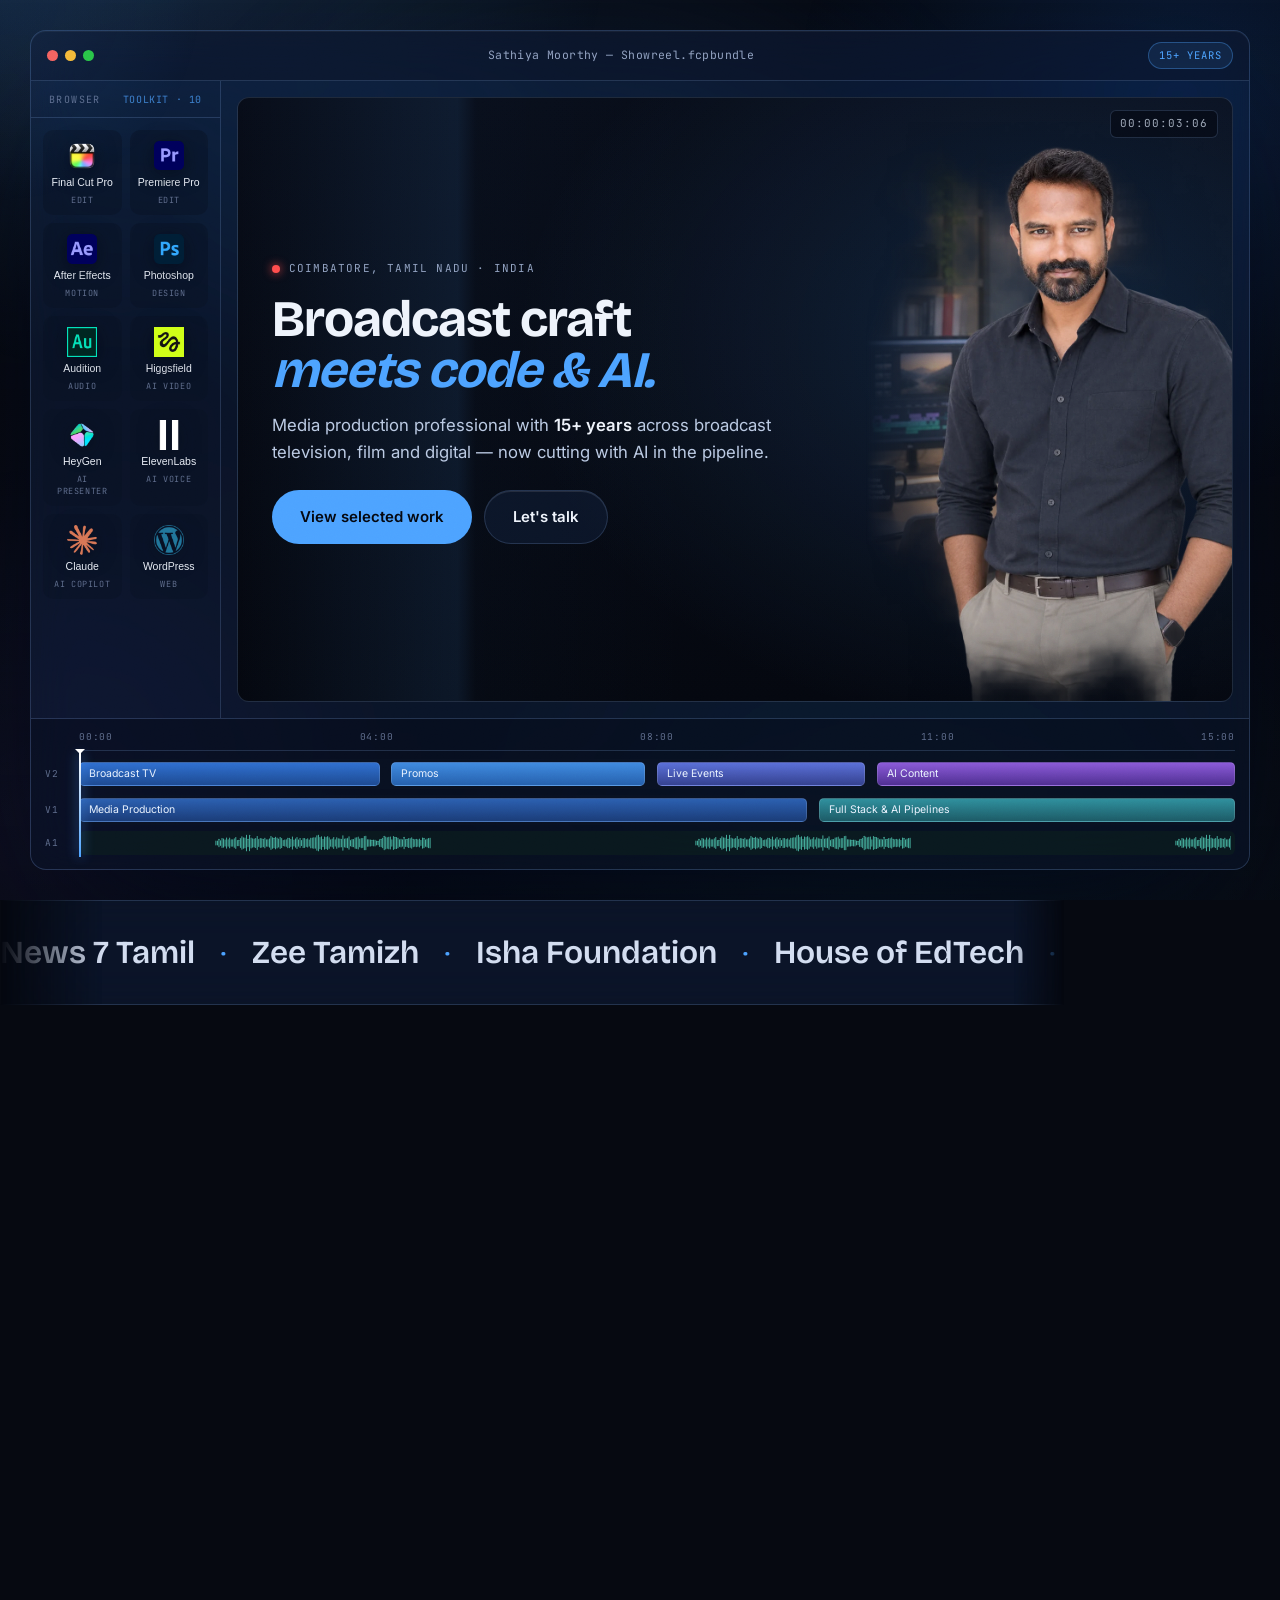
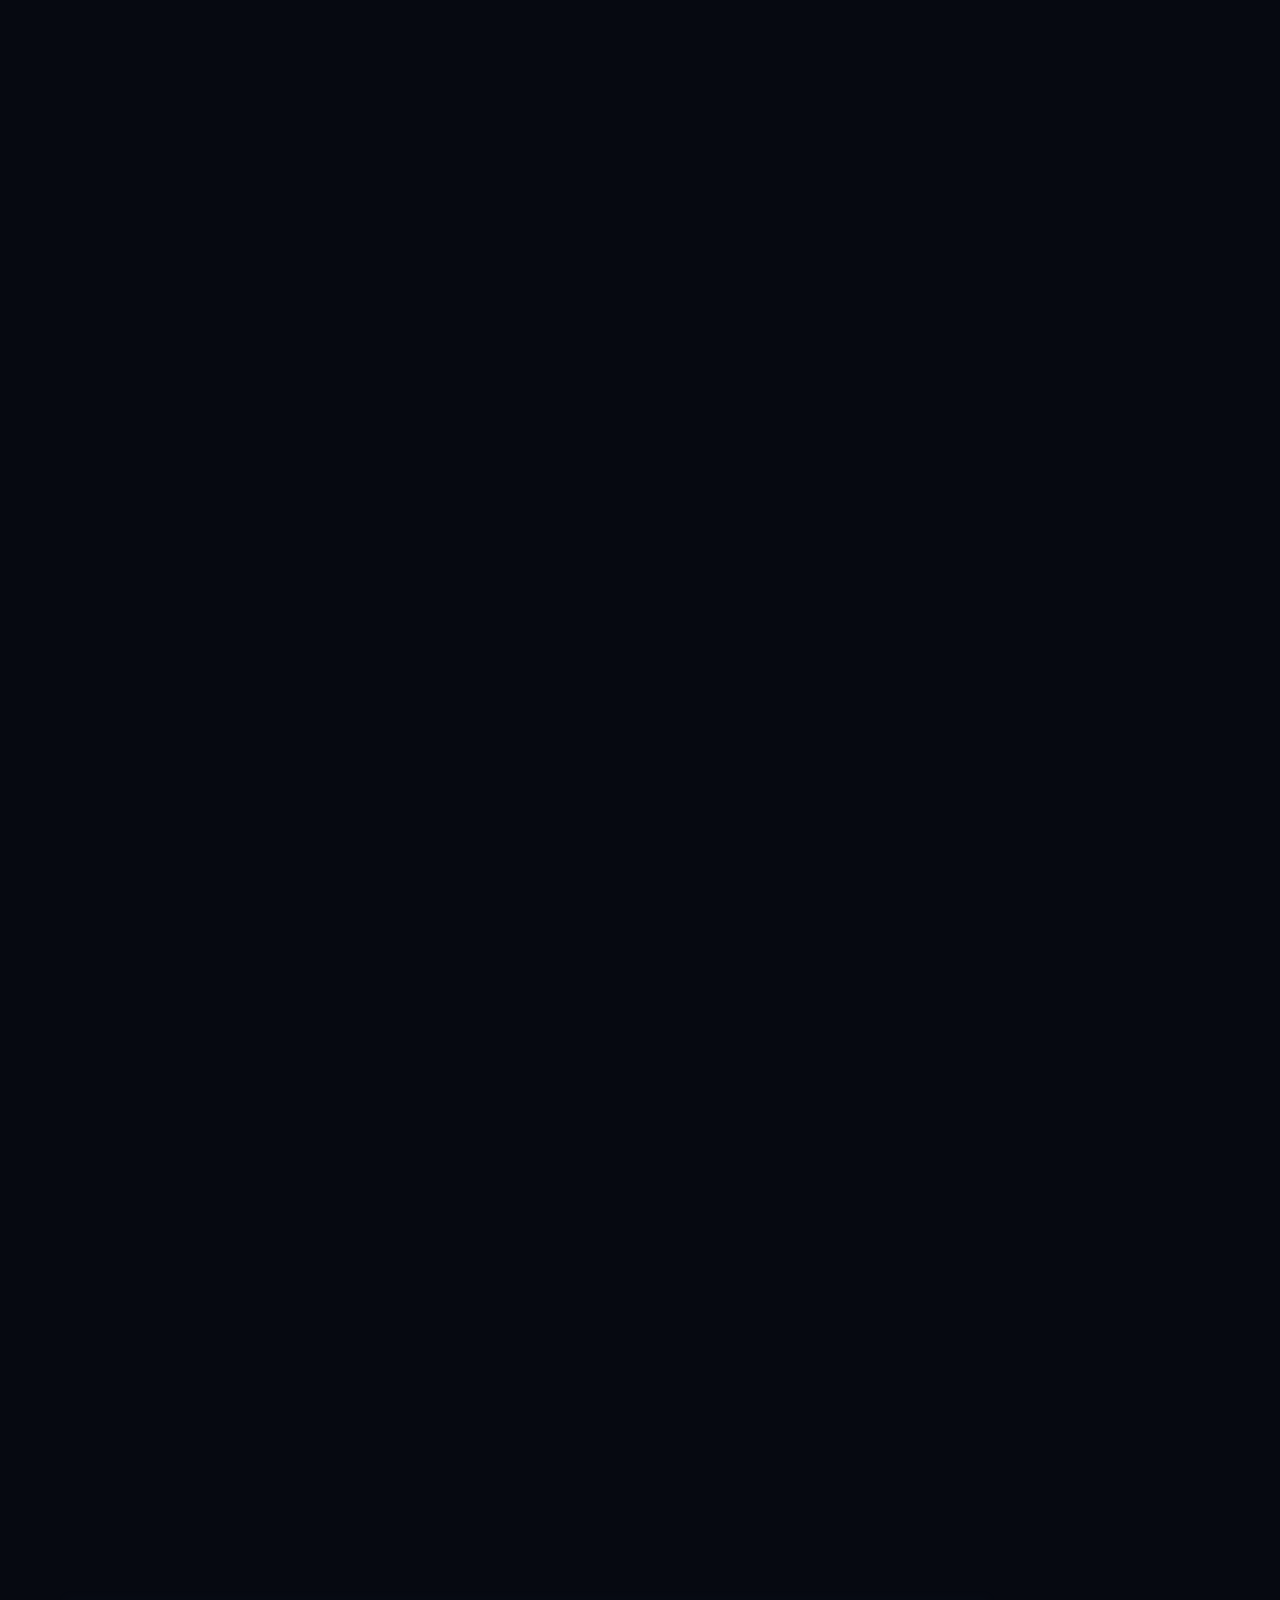
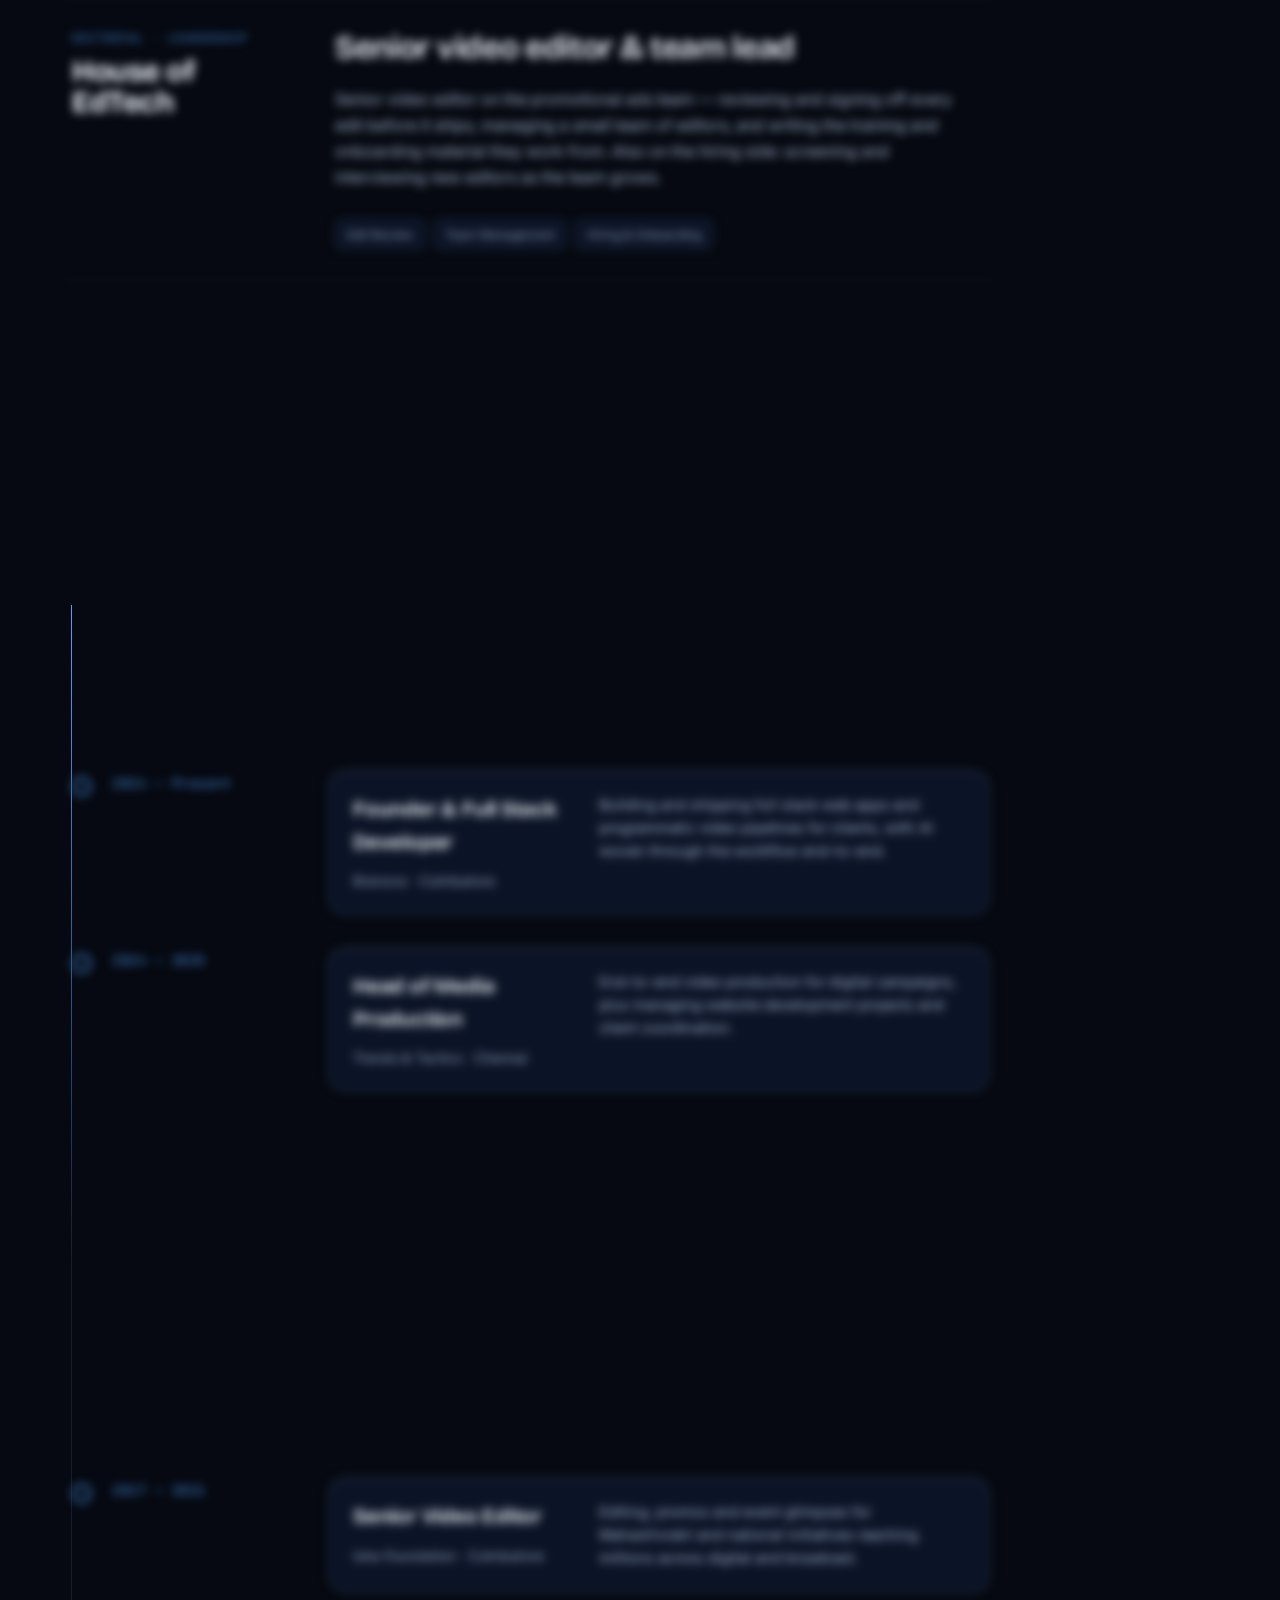
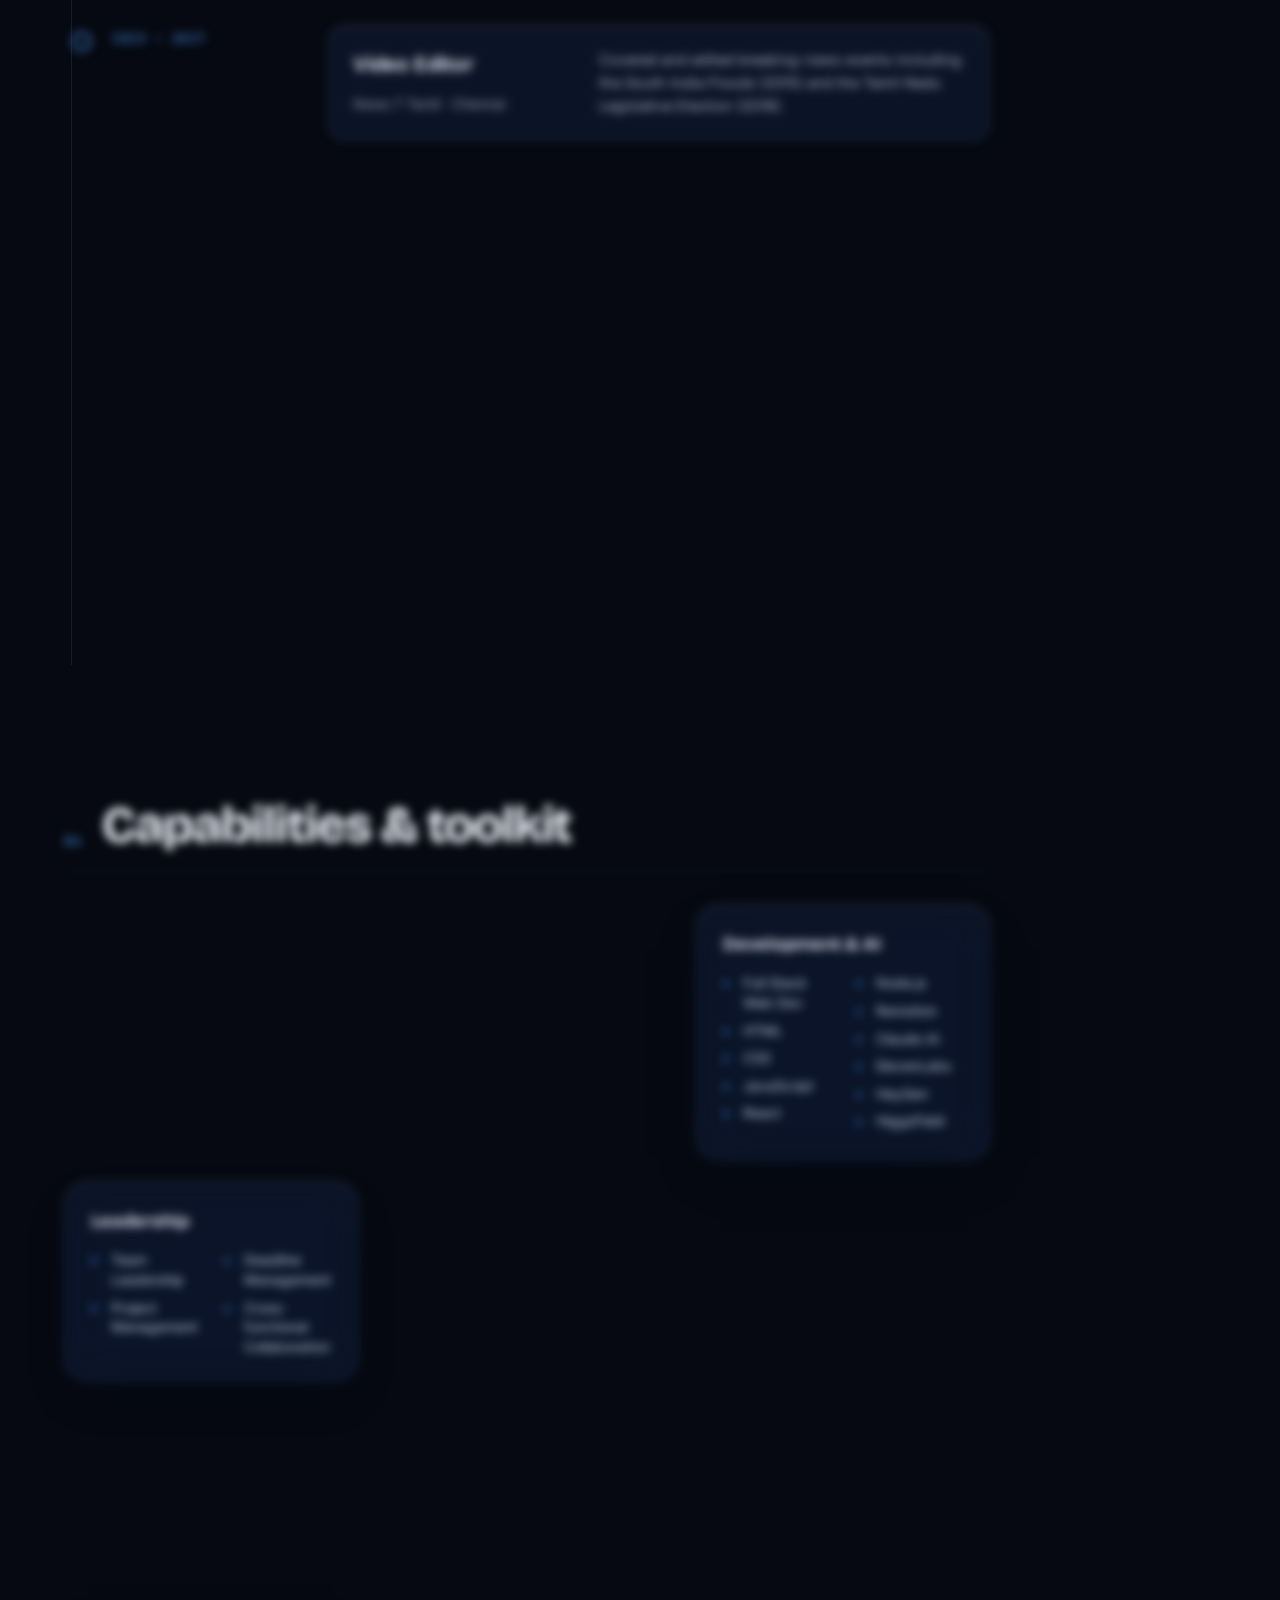
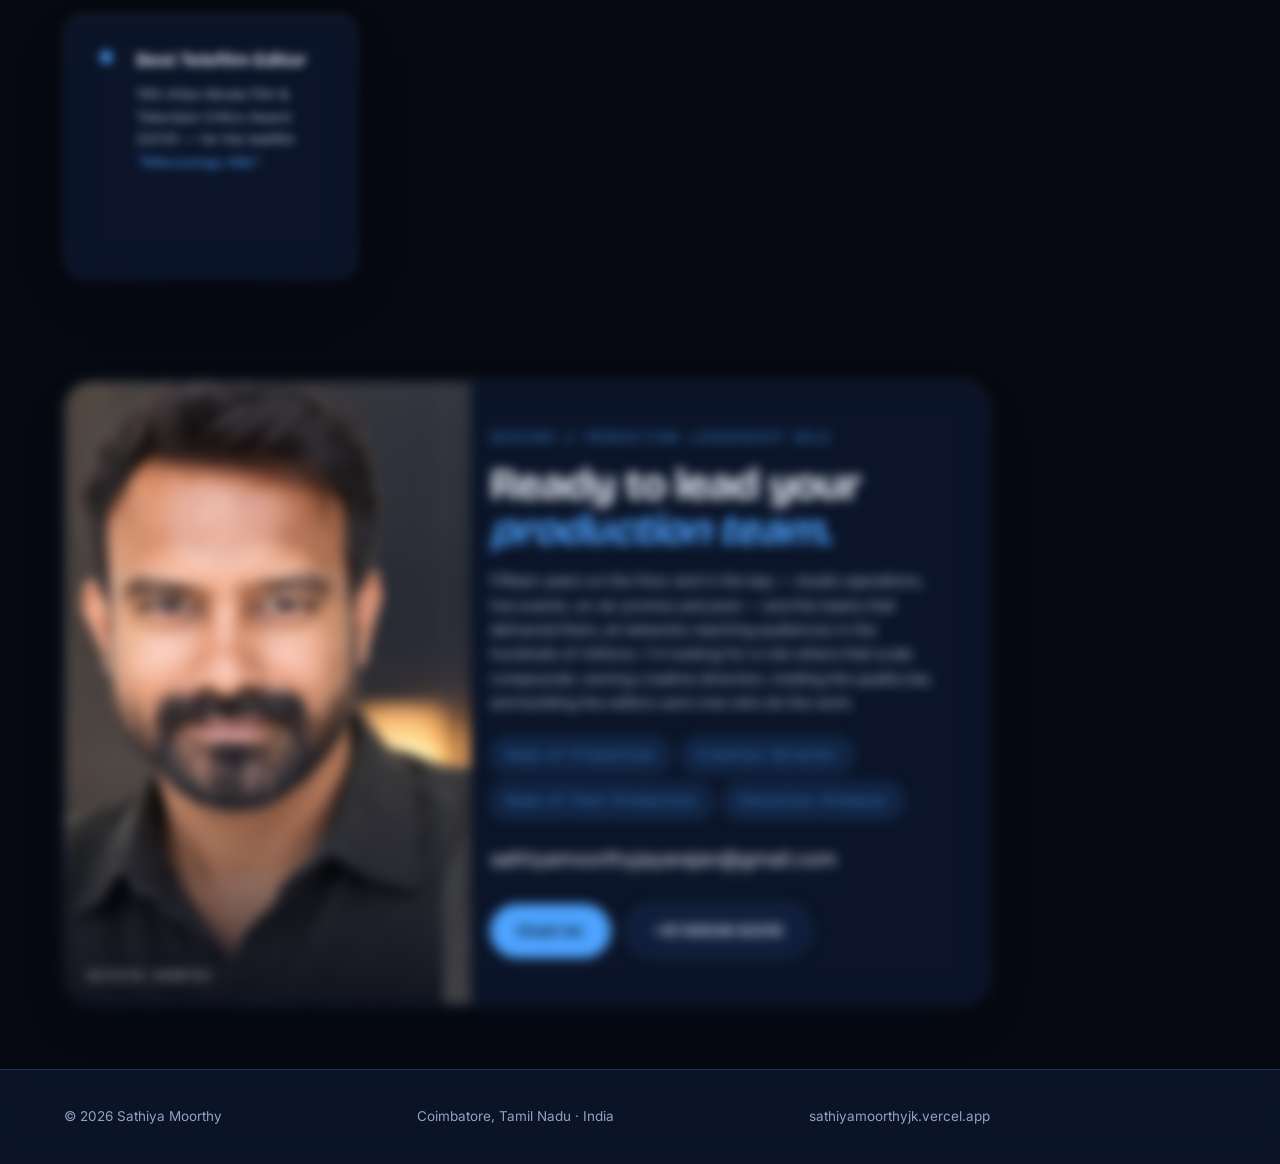
==== commit f1d8e10e: "Full-screen editor hero, cycling role, two-column contact The NLE window now fills the viewport inse" ====
--- a/index.html
+++ b/index.html
@@ -167,8 +167,8 @@
           <aside class="nle__inspector">
             <p class="nle__panel-head">Inspector</p>
             <dl class="nle__meta">
-              <div><dt>Role</dt><dd>Broadcast Production Specialist</dd></div>
-              <div><dt>Also</dt><dd>Media Producer &middot; Full Stack Developer</dd></div>
+              <div><dt>Role</dt><dd class="nle__role"><span>Broadcast Production Specialist</span></dd></div>
+              <div><dt>Clients</dt><dd>News 7 Tamil &middot; Isha Foundation &middot; Be10x</dd></div>
               <div><dt>Experience</dt><dd>15+ years</dd></div>
               <div><dt>Formats</dt><dd>16:9 &middot; 9:16 &middot; Live</dd></div>
               <div><dt>Codec</dt><dd>Broadcast &middot; Film &middot; Digital</dd></div>
@@ -220,46 +220,6 @@
       </div>
     </section>
 
-    <!-- HERO -->
-    <section class="hero" id="hero">
-      <div class="hero__glow" aria-hidden="true"></div>
-      <div class="hero__inner">
-        <div class="hero__text">
-          <p class="hero__eyebrow reveal">
-            <span class="dot"></span> Coimbatore, Tamil Nadu · India
-          </p>
-          <h2 class="hero__title">
-            <span class="line reveal"><span>Broadcast craft</span></span>
-            <span class="line reveal"><span>meets <em>code &amp; AI.</em></span></span>
-          </h2>
-          <p class="hero__lead reveal">
-            I'm <strong>Sathiya Moorthy</strong> — a media production professional with
-            <strong>15+ years</strong> across broadcast television, film and digital content.
-            Today I fuse that craft with full stack development and next-generation AI tools
-            to build smarter content at scale.
-          </p>
-          <div class="hero__roles reveal">
-            <span>Broadcast Production Specialist</span>
-            <span>Media Producer</span>
-            <span>AI-Powered Video Editing</span>
-            <span>Full Stack Developer</span>
-            <span>AI Content Creator</span>
-          </div>
-          <div class="hero__actions reveal">
-            <a href="#work" class="btn btn--primary">View selected work</a>
-            <a href="#contact" class="btn btn--ghost">Let's talk</a>
-          </div>
-        </div>
-        <div class="hero__portrait reveal">
-          <img class="hero__portrait-img" src="assets/portrait-hero.webp"
-               alt="Sathiya Moorthy" width="900" height="1350" />
-        </div>
-      </div>
-      <a href="#work" class="hero__scroll" aria-label="Scroll down">
-        <span>Scroll</span>
-        <span class="hero__scroll-line"></span>
-      </a>
-    </section>
 
     <!-- BRAND MARQUEE -->
     <section class="marquee" aria-label="Networks and organizations">
@@ -643,8 +603,12 @@
     <!-- CONTACT -->
     <section class="contact section" id="contact">
       <div class="contact__inner reveal">
-        <img src="assets/headshot.jpg" alt="Sathiya Moorthy" class="contact__portrait"
-             width="900" height="765" loading="lazy" />
+        <figure class="contact__figure">
+          <img src="assets/headshot.jpg" alt="Sathiya Moorthy" class="contact__portrait"
+               width="900" height="765" loading="lazy" />
+          <figcaption class="contact__name">Sathiya Moorthy</figcaption>
+        </figure>
+        <div class="contact__body">
         <p class="contact__eyebrow">Seeking a production leadership role</p>
         <h2 class="contact__title">Ready to lead your<br /><em>production team.</em></h2>
         <p class="contact__lead">
@@ -667,6 +631,7 @@
           <a href="mailto:sathiyamoorthyjayarajan@gmail.com" class="btn btn--primary">Email me</a>
           <a href="tel:+919003882310" class="btn btn--ghost">+91 90038 82310</a>
         </div>
+        </div>
       </div>
     </section>
   </main>
--- a/css/styles.css
+++ b/css/styles.css
@@ -116,19 +116,19 @@
 /* ---------- Scroll-linked motion ---------- */
 /* Every parallax target composes its own hover/zoom on top of --par-y,
    so the two never fight over `transform`. */
-.hero__text {
-  opacity: var(--hero-fade, 1);
-  transform: translate3d(0, var(--hero-y, 0px), 0);
+.nle__copy {
+  opacity: var(--open-fade, 1);
+  transform: translate3d(0, var(--open-y, 0px), 0);
   will-change: opacity, transform;
 }
 
 @media (prefers-reduced-motion: reduce) {
   .reveal { opacity: 1; transform: none; filter: none; transition: none; }
   .reveal.out { opacity: 1; transform: none; filter: none; }
-  .hero__text { opacity: 1; transform: none; }
+  .nle__copy { opacity: 1; transform: none; }
   html { scroll-behavior: auto; }
   /* the scroll engine also bails out on its own — this is the CSS backstop */
-  .hero__glow, .hero__portrait-img, .stat__num, .section__index,
+  .nle__glow, .nle__portrait, .stat__num, .section__index,
   .contact__portrait, .work-video__thumb {
     --par-y: 0px;
   }
@@ -229,7 +229,8 @@
    ========================================================= */
 .nle {
   position: relative; overflow: hidden;
-  padding: clamp(84px, 11vh, 128px) var(--pad) clamp(48px, 7vh, 88px);
+  min-height: 100vh; min-height: 100svh;
+  display: flex; padding: 30px;
 }
 .nle__glow {
   position: absolute; top: -18%; left: 46%;
@@ -239,7 +240,8 @@
   filter: blur(24px);
 }
 .nle__window {
-  position: relative; z-index: 1; max-width: var(--maxw); margin: 0 auto;
+  position: relative; z-index: 1; flex: 1 1 auto; min-width: 0;
+  display: flex; flex-direction: column;
   border-radius: 16px; overflow: hidden;
   background: var(--glass);
   -webkit-backdrop-filter: var(--blur); backdrop-filter: var(--blur);
@@ -249,6 +251,7 @@
 
 /* ---- title bar ---- */
 .nle__titlebar {
+  flex: 0 0 auto;
   display: flex; align-items: center; gap: 14px;
   padding: 11px 16px;
   border-bottom: 1px solid var(--glass-line);
@@ -274,12 +277,13 @@
 
 /* ---- the three panels ---- */
 .nle__body {
-  display: grid; grid-template-columns: 210px minmax(0, 1fr) 230px;
+  flex: 1 1 auto; min-height: 0;
+  display: grid; grid-template-columns: 220px minmax(0, 1fr) 310px;
   border-bottom: 1px solid var(--glass-line);
 }
 .nle__panel-head {
   display: flex; align-items: baseline; justify-content: space-between; gap: 8px;
-  padding: 11px 14px 9px;
+  padding: 11px 18px 9px;
   font-family: var(--font-mono); font-size: 10px; letter-spacing: 1.4px;
   text-transform: uppercase; color: var(--faint);
   border-bottom: 1px solid var(--glass-line);
@@ -287,7 +291,11 @@
 .nle__panel-head span { color: rgba(var(--accent-rgb), 0.75); letter-spacing: 0.6px; }
 
 /* ---- browser: the toolkit as a bin of clips ---- */
-.nle__browser { border-right: 1px solid var(--glass-line); min-width: 0; }
+.nle__browser {
+  border-right: 1px solid var(--glass-line); min-width: 0;
+  display: flex; flex-direction: column; overflow: hidden;
+}
+.nle__bin { overflow-y: auto; }
 .nle__bin {
   display: grid; grid-template-columns: repeat(2, 1fr); gap: 8px;
   padding: 12px;
@@ -320,7 +328,7 @@
 .nle__clip:hover .nle__clip-role { color: var(--accent); }
 
 /* ---- viewer: the pitch, playing ---- */
-.nle__viewer { padding: 16px; min-width: 0; container-type: inline-size; }
+.nle__viewer { padding: 16px; min-width: 0; min-height: 0; container-type: inline-size; }
 .nle__screen {
   position: relative; height: 100%; min-height: 380px;
   border-radius: 12px; overflow: hidden;
@@ -328,7 +336,7 @@
     radial-gradient(90% 110% at 82% 40%, rgba(var(--accent-rgb), 0.16), transparent 60%),
     linear-gradient(180deg, #070c18, #04070f);
   border: 1px solid var(--glass-line);
-  display: flex; align-items: flex-end;
+  display: flex; align-items: center;
 }
 .nle__portrait {
   position: absolute; right: -2%; bottom: 0; z-index: 0;
@@ -387,17 +395,29 @@
 }
 
 /* ---- inspector ---- */
-.nle__inspector { border-left: 1px solid var(--glass-line); min-width: 0; }
-.nle__meta { padding: 12px 14px; display: grid; gap: 11px; }
+.nle__inspector {
+  border-left: 1px solid var(--glass-line); min-width: 0;
+  display: flex; flex-direction: column; overflow: hidden;
+}
+.nle__meta { overflow-y: auto; }
+.nle__meta { padding: 14px 18px; display: grid; gap: 13px; }
 .nle__meta dt {
   font-family: var(--font-mono); font-size: 9.5px; letter-spacing: 1.1px;
   text-transform: uppercase; color: var(--faint); margin-bottom: 2px;
 }
-.nle__meta dd { font-size: 11.5px; line-height: 1.4; color: var(--text); }
+.nle__meta dd { font-size: 12.5px; line-height: 1.45; color: var(--text); }
+/* The role field cycles through the hats he wears. Two lines are reserved
+   so the panel below it never jumps as the longer titles come round. */
+.nle__role { min-height: 2.8em; }
+.nle__role span {
+  display: block; color: var(--accent-soft);
+  transition: opacity 0.4s var(--ease), transform 0.4s var(--ease);
+}
+.nle__role.is-out span { opacity: 0; transform: translateY(-6px); }
 /* a stand-in for the audio meters that live at the foot of the inspector */
 .nle__scope {
   display: flex; align-items: flex-end; gap: 3px; height: 42px;
-  padding: 0 14px 14px; margin-top: 4px;
+  padding: 0 18px 16px; margin-top: auto; flex: 0 0 auto;
 }
 .nle__scope span {
   flex: 1 1 auto; border-radius: 2px 2px 0 0;
@@ -411,7 +431,7 @@
 @keyframes nle-meter { 0%, 100% { height: 18%; } 50% { height: 92%; } }
 
 /* ---- timeline: the career, cut to length ---- */
-.nle__timeline { background: rgba(6, 11, 24, 0.45); padding: 10px 14px 14px; }
+.nle__timeline { flex: 0 0 auto; background: rgba(6, 11, 24, 0.45); padding: 10px 14px 14px; }
 .nle__ruler {
   display: flex; justify-content: space-between;
   margin: 0 0 8px 34px; padding-bottom: 6px;
@@ -469,13 +489,17 @@
 }
 
 /* ---- responsive ---- */
-@media (max-width: 1400px) {
+@media (max-width: 1440px) {
   .nle__body { grid-template-columns: 190px minmax(0, 1fr); }
   .nle__inspector { display: none; }
 }
 @media (max-width: 1050px) {
-  .nle { padding-top: 104px; }
+  /* below the three-panel width the window stops being viewport-tall and
+     just flows — but it still spans the section, so it keeps flex: 1 */
+  .nle { min-height: 0; padding: 84px 30px 30px; }
   .nle__body { grid-template-columns: 1fr; }
+  .nle__browser, .nle__inspector { overflow: visible; }
+  .nle__bin, .nle__meta { overflow: visible; }
   .nle__browser { border-right: 0; border-bottom: 1px solid var(--glass-line); order: 2; }
   .nle__bin { grid-template-columns: repeat(5, 1fr); }
   .nle__viewer { order: 1; padding: 12px; }
@@ -486,101 +510,17 @@
   .nle__copy { max-width: none; }
 }
 @media (max-width: 560px) {
+  .nle { padding: 78px 18px 24px; }
   .nle__bin { grid-template-columns: repeat(3, 1fr); }
   .nle__clip-role { display: none; }
   .nle__ruler span:nth-child(even) { display: none; }
 }
 @media (prefers-reduced-motion: reduce) {
+  .dial { transition: none; }
   .nle__scan, .nle__rec, .nle__scope span, .nle__playhead { animation: none; }
   .nle__playhead { left: 34%; }
   .nle__scope span { height: 45%; }
 }
-
-/* ---------- Hero ---------- */
-.hero {
-  position: relative; min-height: 100vh; min-height: 100svh;
-  display: flex; flex-direction: column; justify-content: center;
-  padding: 124px var(--pad) 70px;
-  overflow: hidden;
-}
-.hero__glow {
-  position: absolute; top: -10%; left: 50%;
-  transform: translateX(-50%) translate3d(0, var(--par-y, 0px), 0);
-  width: 900px; height: 700px; max-width: 120vw;
-  background: radial-gradient(ellipse at center, rgba(var(--accent-rgb), 0.13), transparent 62%);
-  filter: blur(20px); z-index: 0;
-}
-.hero__inner {
-  position: relative; z-index: 1; max-width: var(--maxw); margin: 0 auto; width: 100%;
-  display: grid; grid-template-columns: 1.5fr 0.9fr; gap: clamp(30px, 5vw, 70px);
-  align-items: center;
-}
-
-/* Portrait — transparent cutout, no frame, no plate */
-.hero__portrait { justify-self: end; width: 100%; max-width: 400px; }
-.hero__portrait-img {
-  display: block; width: 100%; height: auto;
-  background: none; border: 0; border-radius: 0;
-  /* drop-shadow follows the alpha edge, so it grounds the cutout without a box */
-  filter: drop-shadow(0 34px 46px rgba(0, 6, 20, 0.75)) contrast(1.03) saturate(1.03);
-  transform: translate3d(0, calc(var(--par-y, 0px) + var(--lift, 0px)), 0);
-  transition: filter 0.7s var(--ease), transform 0.5s var(--ease);
-  will-change: transform;
-}
-.hero__portrait-img:hover {
-  filter: drop-shadow(0 40px 54px rgba(0, 6, 20, 0.8)) contrast(1.06) saturate(1.1);
-  --lift: -8px;
-}
-
-.hero__eyebrow {
-  font-family: var(--font-mono); font-size: 13px; letter-spacing: 1px;
-  color: var(--muted); text-transform: uppercase;
-  display: inline-flex; align-items: center; gap: 10px; margin-bottom: 24px;
-}
-.hero__eyebrow .dot {
-  width: 8px; height: 8px; border-radius: 50%; background: var(--accent);
-  box-shadow: 0 0 0 0 rgba(var(--accent-rgb), 0.6); animation: pulse 2.4s infinite;
-}
-@keyframes pulse {
-  0% { box-shadow: 0 0 0 0 rgba(var(--accent-rgb), 0.5); }
-  70% { box-shadow: 0 0 0 12px rgba(var(--accent-rgb), 0); }
-  100% { box-shadow: 0 0 0 0 rgba(var(--accent-rgb), 0); }
-}
-
-.hero__title {
-  font-family: var(--font-display); font-weight: 700;
-  font-size: clamp(2.6rem, 6.4vw, 5.4rem); line-height: 0.98;
-  letter-spacing: -0.02em; margin-bottom: 24px;
-}
-.hero__title .line { display: block; overflow: hidden; }
-.hero__title .line > span { display: block; }
-
-.hero__lead {
-  font-size: clamp(1.02rem, 1.5vw, 1.2rem); color: #c0cde5;
-  max-width: 560px; margin-bottom: 24px;
-}
-.hero__lead strong { color: var(--text); font-weight: 600; }
-
-.hero__roles { display: flex; flex-wrap: wrap; gap: 10px; margin-bottom: 30px; }
-.hero__roles span {
-  font-family: var(--font-mono); font-size: 12.5px; letter-spacing: 0.3px;
-  color: var(--muted); border: 1px solid var(--glass-line); border-radius: 100px;
-  padding: 7px 15px; background: var(--glass);
-  -webkit-backdrop-filter: var(--blur-soft); backdrop-filter: var(--blur-soft);
-  box-shadow: var(--glass-inset);
-  transition: border-color 0.3s, color 0.3s, background 0.3s;
-}
-.hero__roles span:hover { border-color: var(--accent); color: var(--accent); }
-
-.hero__actions { display: flex; flex-wrap: wrap; gap: 14px; }
-
-.hero__scroll {
-  position: absolute; bottom: 34px; left: 50%; transform: translateX(-50%);
-  display: flex; flex-direction: column; align-items: center; gap: 10px; z-index: 1;
-  font-family: var(--font-mono); font-size: 11px; letter-spacing: 2px;
-  text-transform: uppercase; color: var(--faint);
-}
-.hero__scroll-line { width: 1px; height: 46px; background: linear-gradient(var(--accent), transparent); }
 
 /* ---------- Marquee ---------- */
 .marquee {
@@ -1133,42 +1073,55 @@
 .award p { font-size: 14px; color: #a9b8d4; }
 
 /* ---------- Contact ---------- */
-.contact { text-align: center; padding-top: clamp(24px, 3vw, 40px); }
+.contact { padding-top: clamp(24px, 3vw, 40px); }
+/* Two columns: the headshot runs the full height of the card on the left,
+   the invitation reads down the right. The card clips, so the photo takes
+   the card's own corners instead of carrying its own. */
 .contact__inner {
-  max-width: 1080px; margin: 0 auto;
-  padding: clamp(26px, 3vw, 40px) clamp(28px, 4vw, 64px);
+  max-width: 1180px; margin: 0 auto; overflow: hidden;
+  display: grid; grid-template-columns: minmax(0, 0.82fr) minmax(0, 1.18fr);
+  align-items: stretch;
   border-radius: 28px;
   background: var(--glass); border: 1px solid var(--glass-line);
   -webkit-backdrop-filter: var(--blur); backdrop-filter: var(--blur);
   box-shadow: var(--glass-shadow), var(--glass-inset);
 }
-
-/* Headshot above the invitation — feathered, no ring or plate */
+.contact__figure { position: relative; margin: 0; min-height: 100%; }
 .contact__portrait {
-  display: block; width: 112px; height: 112px; margin: 0 auto 14px;
-  object-fit: cover; object-position: 50% 20%;
+  display: block; width: 100%; height: 100%; min-height: 460px;
+  object-fit: cover; object-position: 50% 22%;
   background: none; border: 0; border-radius: 0; box-shadow: none;
-  -webkit-mask-image: radial-gradient(circle at 50% 46%, #000 54%, transparent 80%);
-          mask-image: radial-gradient(circle at 50% 46%, #000 54%, transparent 80%);
-  transform: translate3d(0, var(--par-y, 0px), 0);
+  transform: translate3d(0, var(--par-y, 0px), 0) scale(1.14);
   will-change: transform;
 }
+/* just enough shade at the foot for the name to sit on; the columns meet
+   on a hairline rather than a band of shadow */
+.contact__figure::after {
+  content: ""; position: absolute; inset: 0; pointer-events: none;
+  background: linear-gradient(0deg, rgba(6, 10, 22, 0.8), transparent 38%);
+  border-right: 1px solid var(--glass-line);
+}
+.contact__name {
+  position: absolute; left: 22px; bottom: 18px; z-index: 1;
+  font-family: var(--font-mono); font-size: 12px; letter-spacing: 1.4px;
+  text-transform: uppercase; color: rgba(234, 243, 255, 0.92);
+}
+.contact__body { padding: clamp(30px, 3.6vw, 52px) clamp(28px, 3.6vw, 54px); }
 .contact__eyebrow {
   font-family: var(--font-mono); font-size: 13px; text-transform: uppercase;
   letter-spacing: 1.5px; color: var(--accent); margin-bottom: 14px;
 }
 .contact__title {
   font-family: var(--font-display); font-weight: 700;
-  font-size: clamp(2rem, 4.6vw, 3.5rem); line-height: 1.04;
+  font-size: clamp(1.9rem, 3.4vw, 3rem); line-height: 1.04;
   letter-spacing: -0.02em; margin-bottom: 16px;
 }
 .contact__lead {
-  font-size: clamp(0.97rem, 1.3vw, 1.06rem); color: #bbcae3;
-  max-width: 78ch; margin: 0 auto 20px;
+  font-size: clamp(0.95rem, 1.15vw, 1.04rem); color: #bbcae3;
+  max-width: 58ch; margin: 0 0 22px;
 }
 .contact__roles {
-  display: flex; justify-content: center; flex-wrap: wrap; gap: 10px;
-  margin-bottom: 22px;
+  display: flex; flex-wrap: wrap; gap: 10px; margin-bottom: 24px;
 }
 .contact__roles span {
   font-family: var(--font-mono); font-size: 12.5px; letter-spacing: 0.3px;
@@ -1178,12 +1131,20 @@
   -webkit-backdrop-filter: var(--blur-soft); backdrop-filter: var(--blur-soft);
 }
 .contact__email {
-  display: inline-block; font-size: clamp(1.05rem, 2.5vw, 1.5rem);
+  display: inline-block; font-size: clamp(1rem, 1.6vw, 1.32rem);
   color: var(--text); border-bottom: 1px solid var(--line);
   padding-bottom: 5px; margin-bottom: 22px; transition: color 0.3s, border-color 0.3s;
 }
 .contact__email:hover { color: var(--accent); border-color: var(--accent); }
-.contact__links { display: flex; justify-content: center; flex-wrap: wrap; gap: 14px; }
+.contact__links { display: flex; flex-wrap: wrap; gap: 14px; }
+
+@media (max-width: 860px) {
+  .contact__inner { grid-template-columns: 1fr; }
+  .contact__portrait { min-height: 0; aspect-ratio: 3 / 2; height: auto; }
+  .contact__figure::after {
+    background: linear-gradient(0deg, rgba(11, 18, 35, 0.8), transparent 45%);
+  }
+}
 
 /* ---------- Footer ---------- */
 .footer {
@@ -1230,7 +1191,10 @@
    half of the circle and appears to stall. A dash travelling along the
    visible semicircle is lit the whole time.
    ========================================================= */
+/* The dial is out of the way while the editor window owns the screen; it
+   slides in once the page scrolls on to the sections it navigates. */
 .dial {
+  opacity: 1; transition: opacity 0.5s var(--ease), transform 0.6s var(--ease);
   --r: 250px;                     /* arc radius  — the visual */
   --ir: 200px;                    /* item radius — where the dots sit. A
                                      resolved length, not a calc, so the
@@ -1245,6 +1209,10 @@
 }
 
 /* the semicircular track + the light travelling along it */
+body.dial-off .dial {
+  opacity: 0; pointer-events: none;
+  transform: translateY(-50%) translateX(38%);
+}
 .dial__arc { position: absolute; inset: 0; width: 100%; height: 100%; overflow: visible; }
 .dial__arc-track {
   fill: none; stroke: rgba(var(--accent-rgb), 0.28); stroke-width: 1.1;
@@ -1342,14 +1310,9 @@
    than <main>, so the full-bleed marquee keeps running edge to edge. */
 @media (min-width: 901px) {
   .nav { display: none; }
-  .hero, .nle, .section, .stats, .page-head, .footer {
+  .section, .stats, .page-head, .footer {
     padding-right: calc(var(--pad) + var(--gutter));
   }
-  /* No fixed header up here — the dial replaces it — so the hero loses the
-     header's reserve. The heavier bottom padding pulls the whole block up
-     off the vertical centre line, closing the dead band above the headline
-     while the scroll cue keeps the floor. */
-  .hero { padding-top: clamp(72px, 9vh, 104px); padding-bottom: clamp(90px, 20vh, 240px); }
   .section, .stats, .page-head { max-width: calc(var(--maxw) + var(--gutter)); }
   /* the marquee keeps its full-bleed band but fades out before the rail */
   .marquee {
@@ -1382,9 +1345,6 @@
 @media (max-width: 900px) {
   .nav__links { display: none; }
   .nav__toggle { display: flex; }
-  .hero { padding-top: 110px; min-height: auto; }
-  .hero__inner { grid-template-columns: 1fr; gap: 36px; }
-  .hero__portrait { order: -1; justify-self: start; max-width: 260px; }
   .about__grid { grid-template-columns: 1fr; gap: 40px; }
   .stats { grid-template-columns: repeat(2, 1fr); gap: 36px 24px; }
   .skills__grid { grid-template-columns: 1fr; }
@@ -1406,7 +1366,5 @@
 @media (max-width: 560px) {
   .stats { grid-template-columns: 1fr 1fr; }
   .stat { padding: 20px 18px; }
-  .contact__portrait { width: 96px; height: 96px; }
-  .hero { padding-top: 120px; }
   .work-card:hover { padding-left: 14px; }
 }
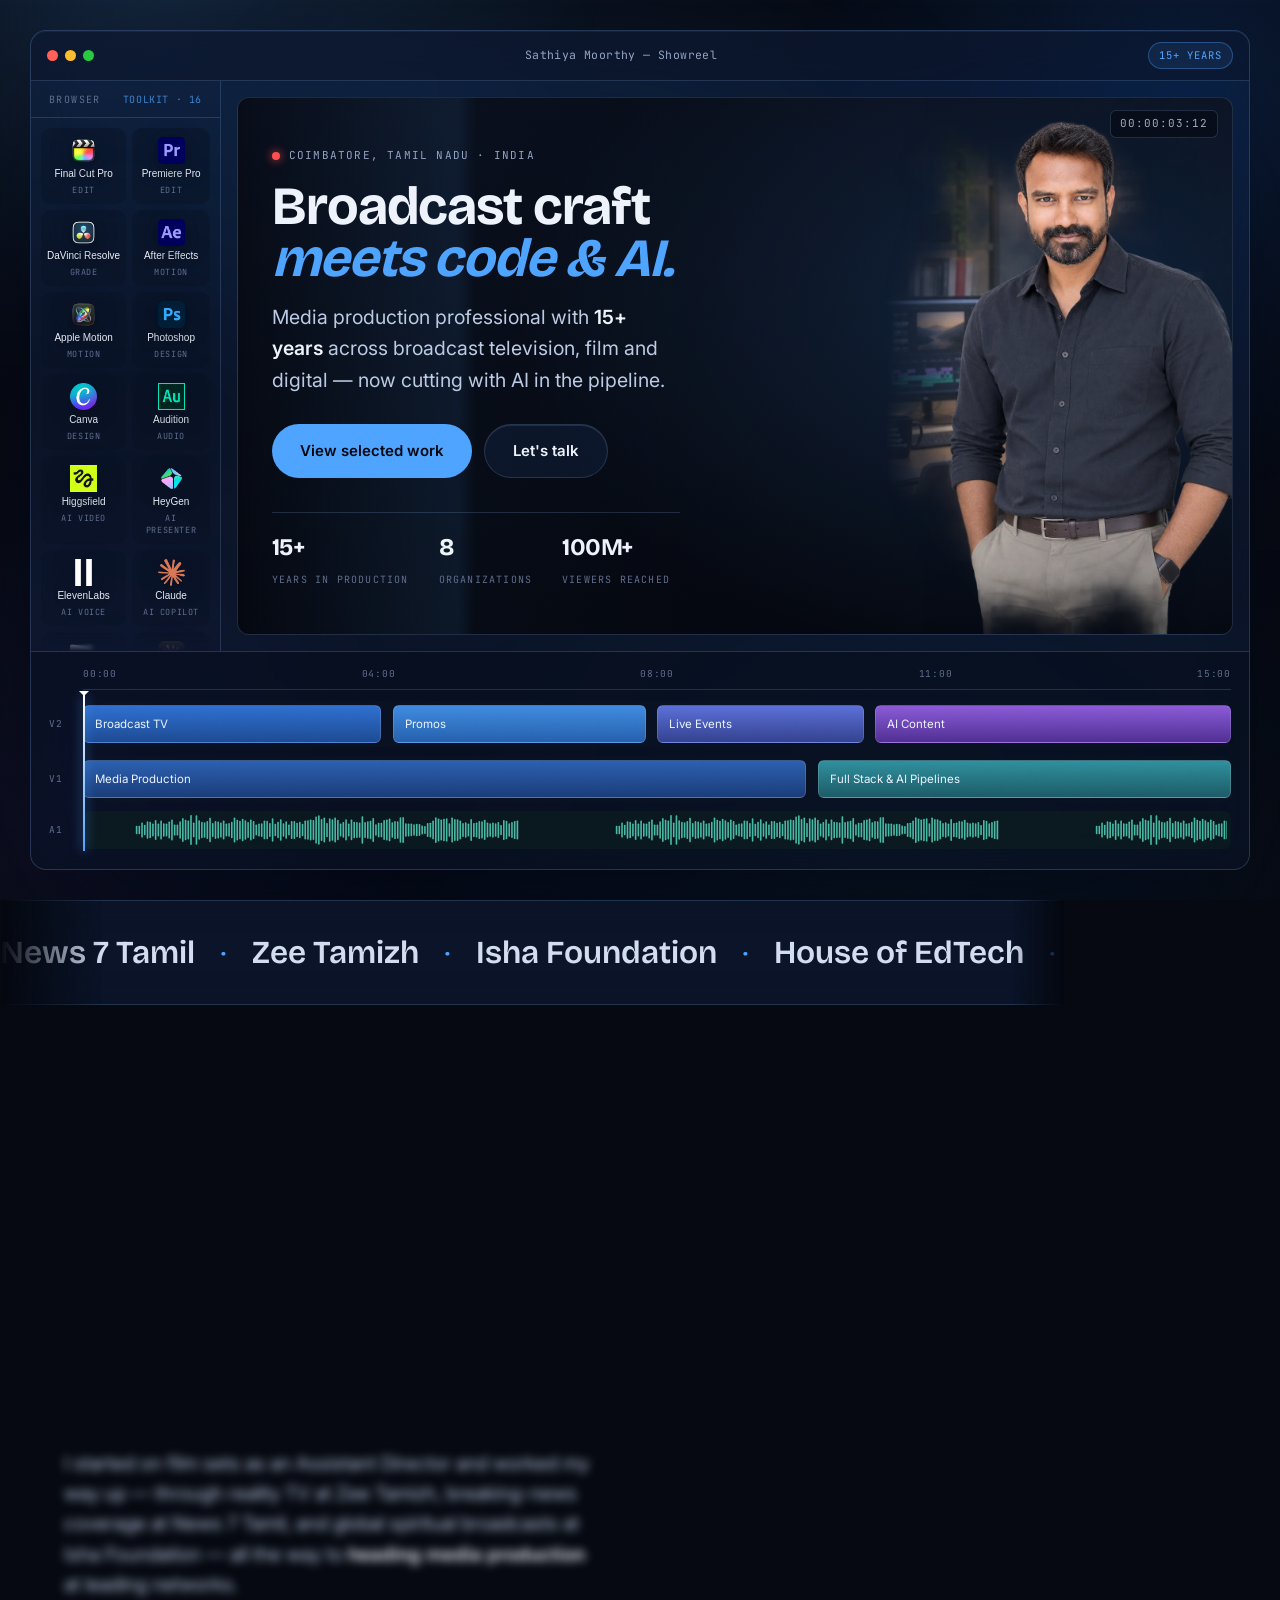
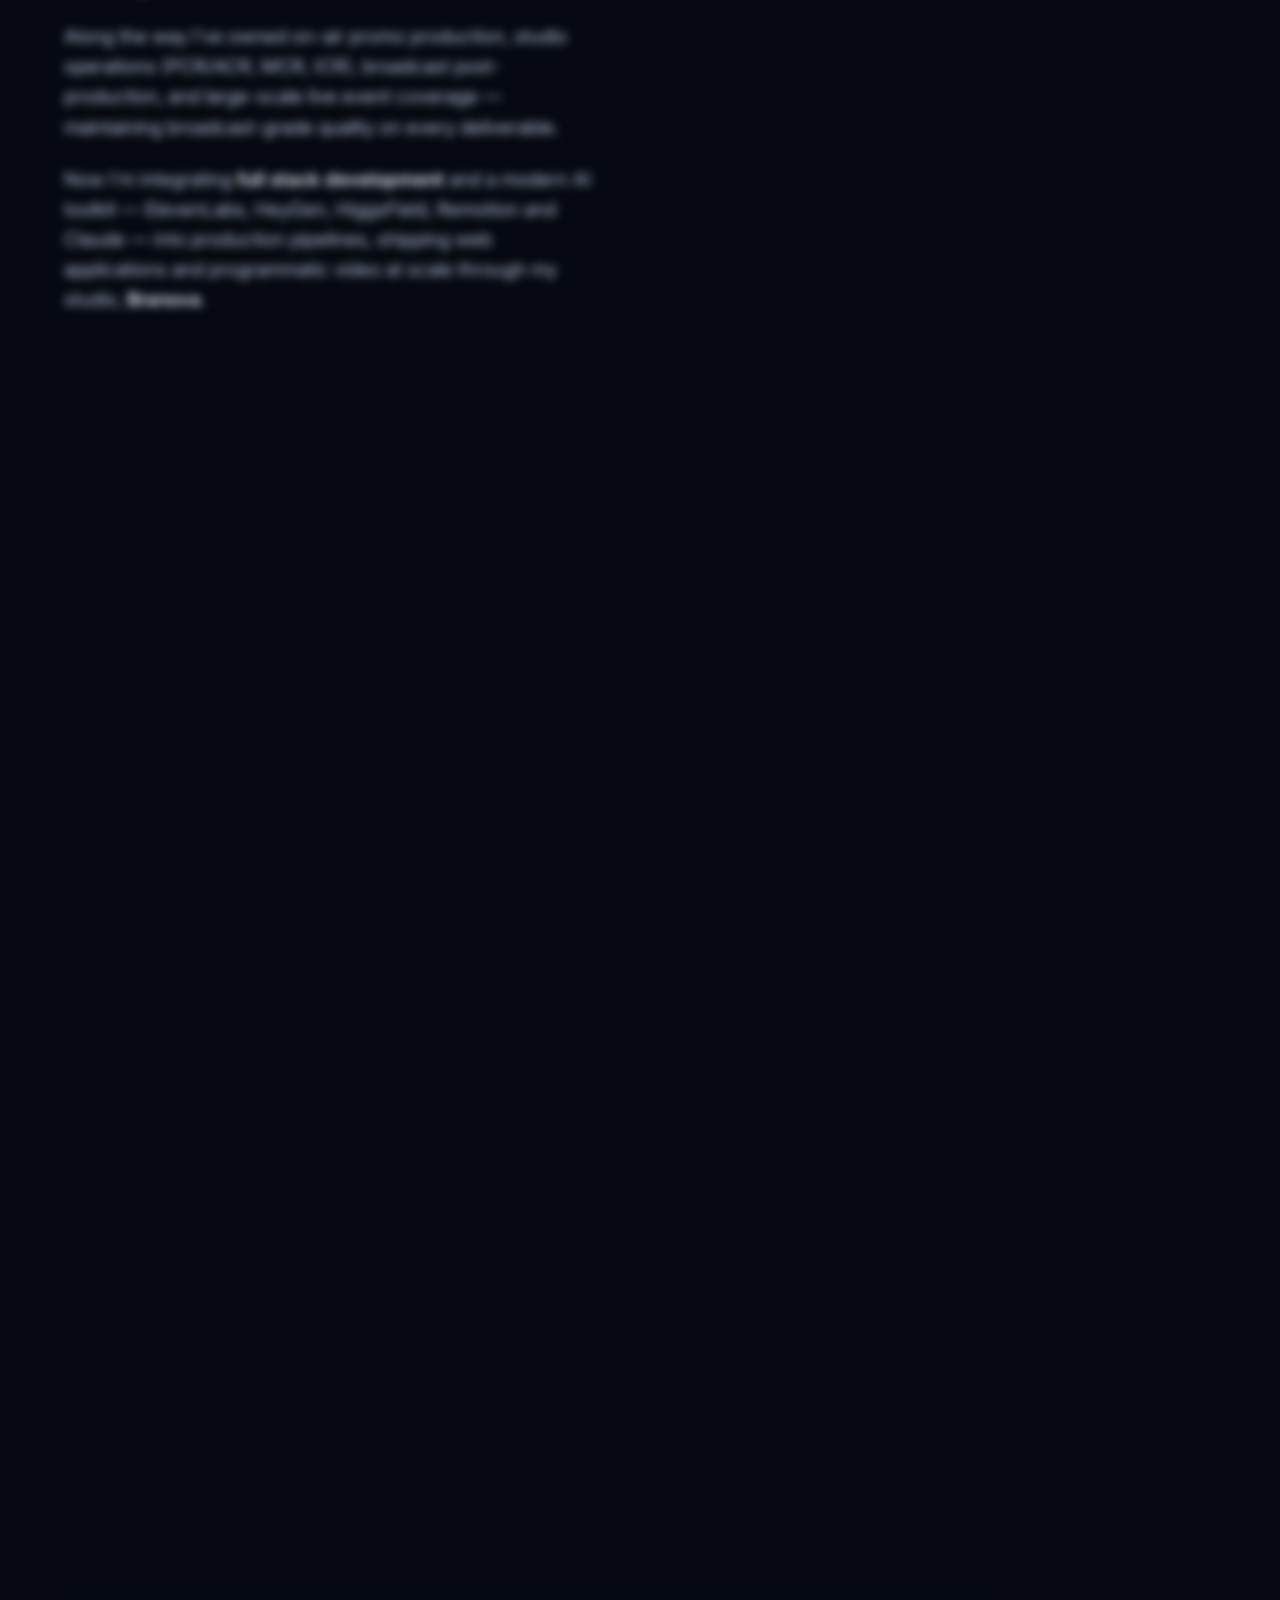
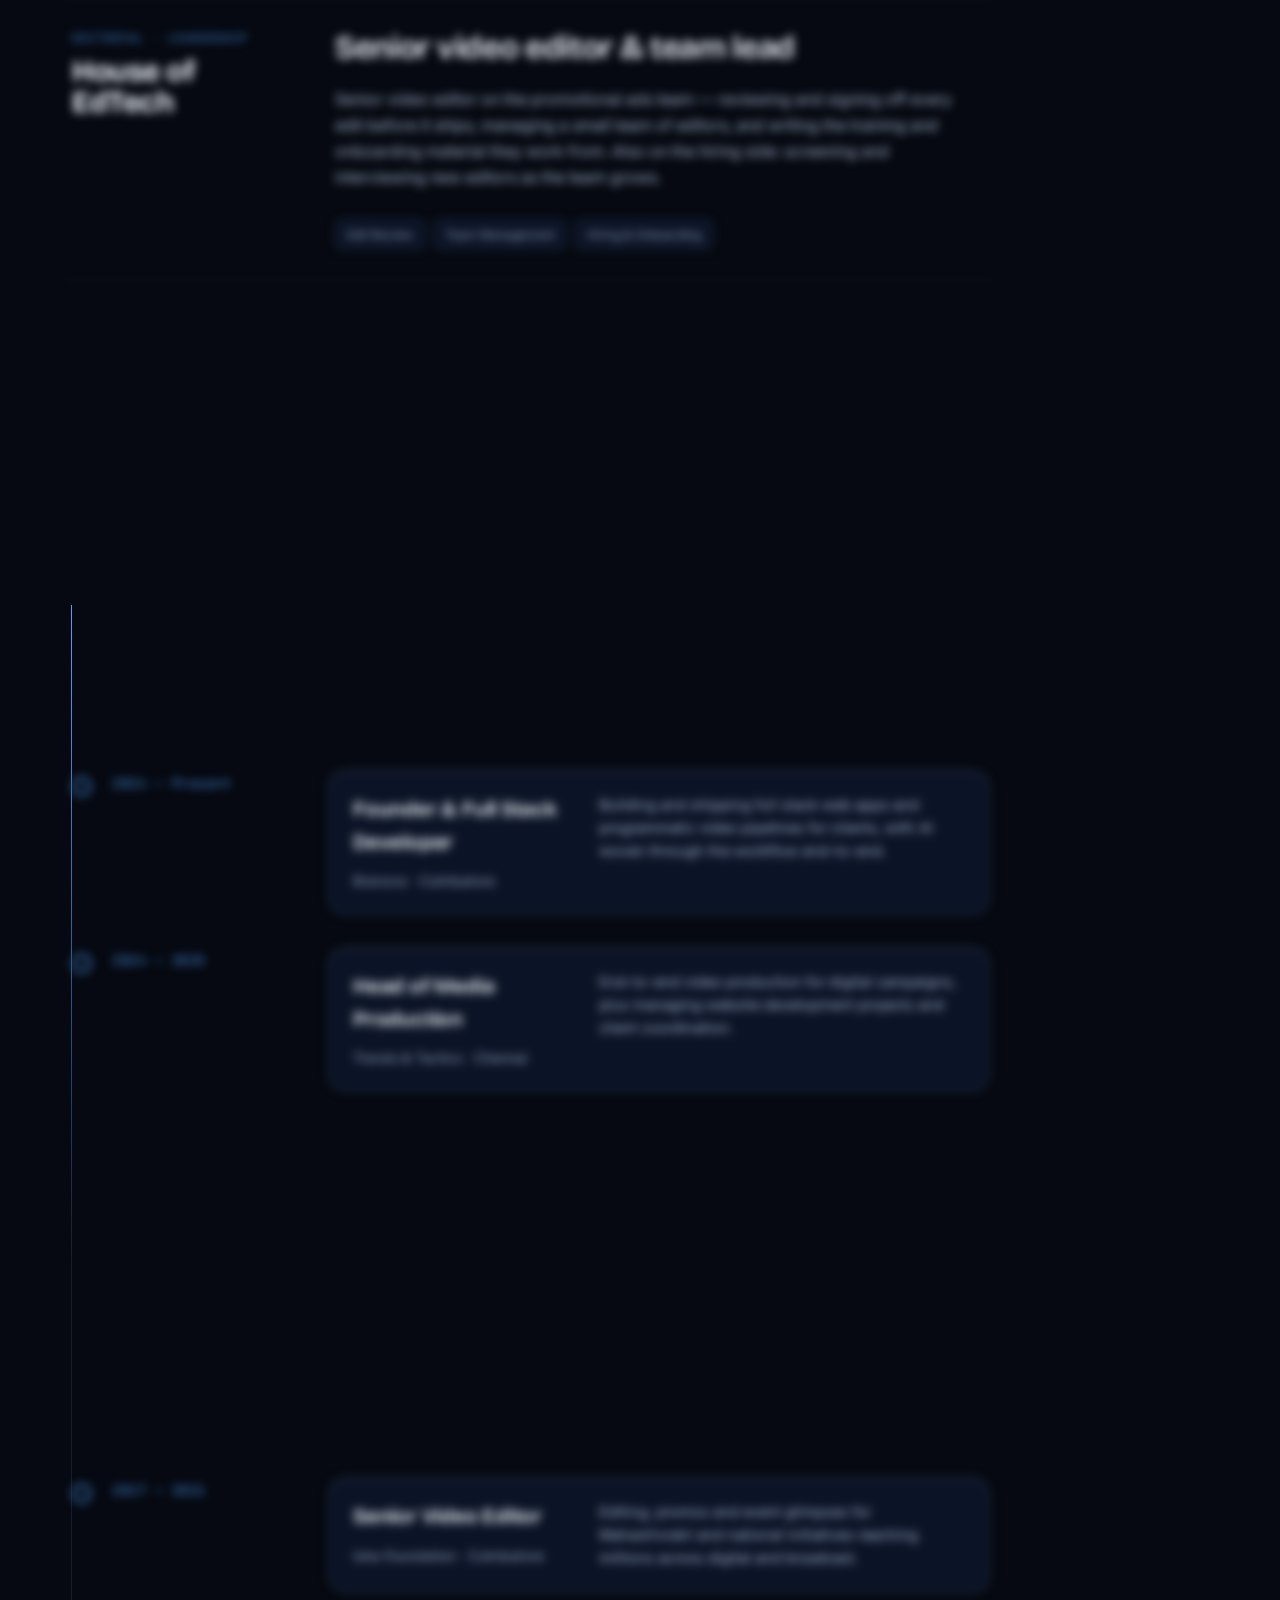
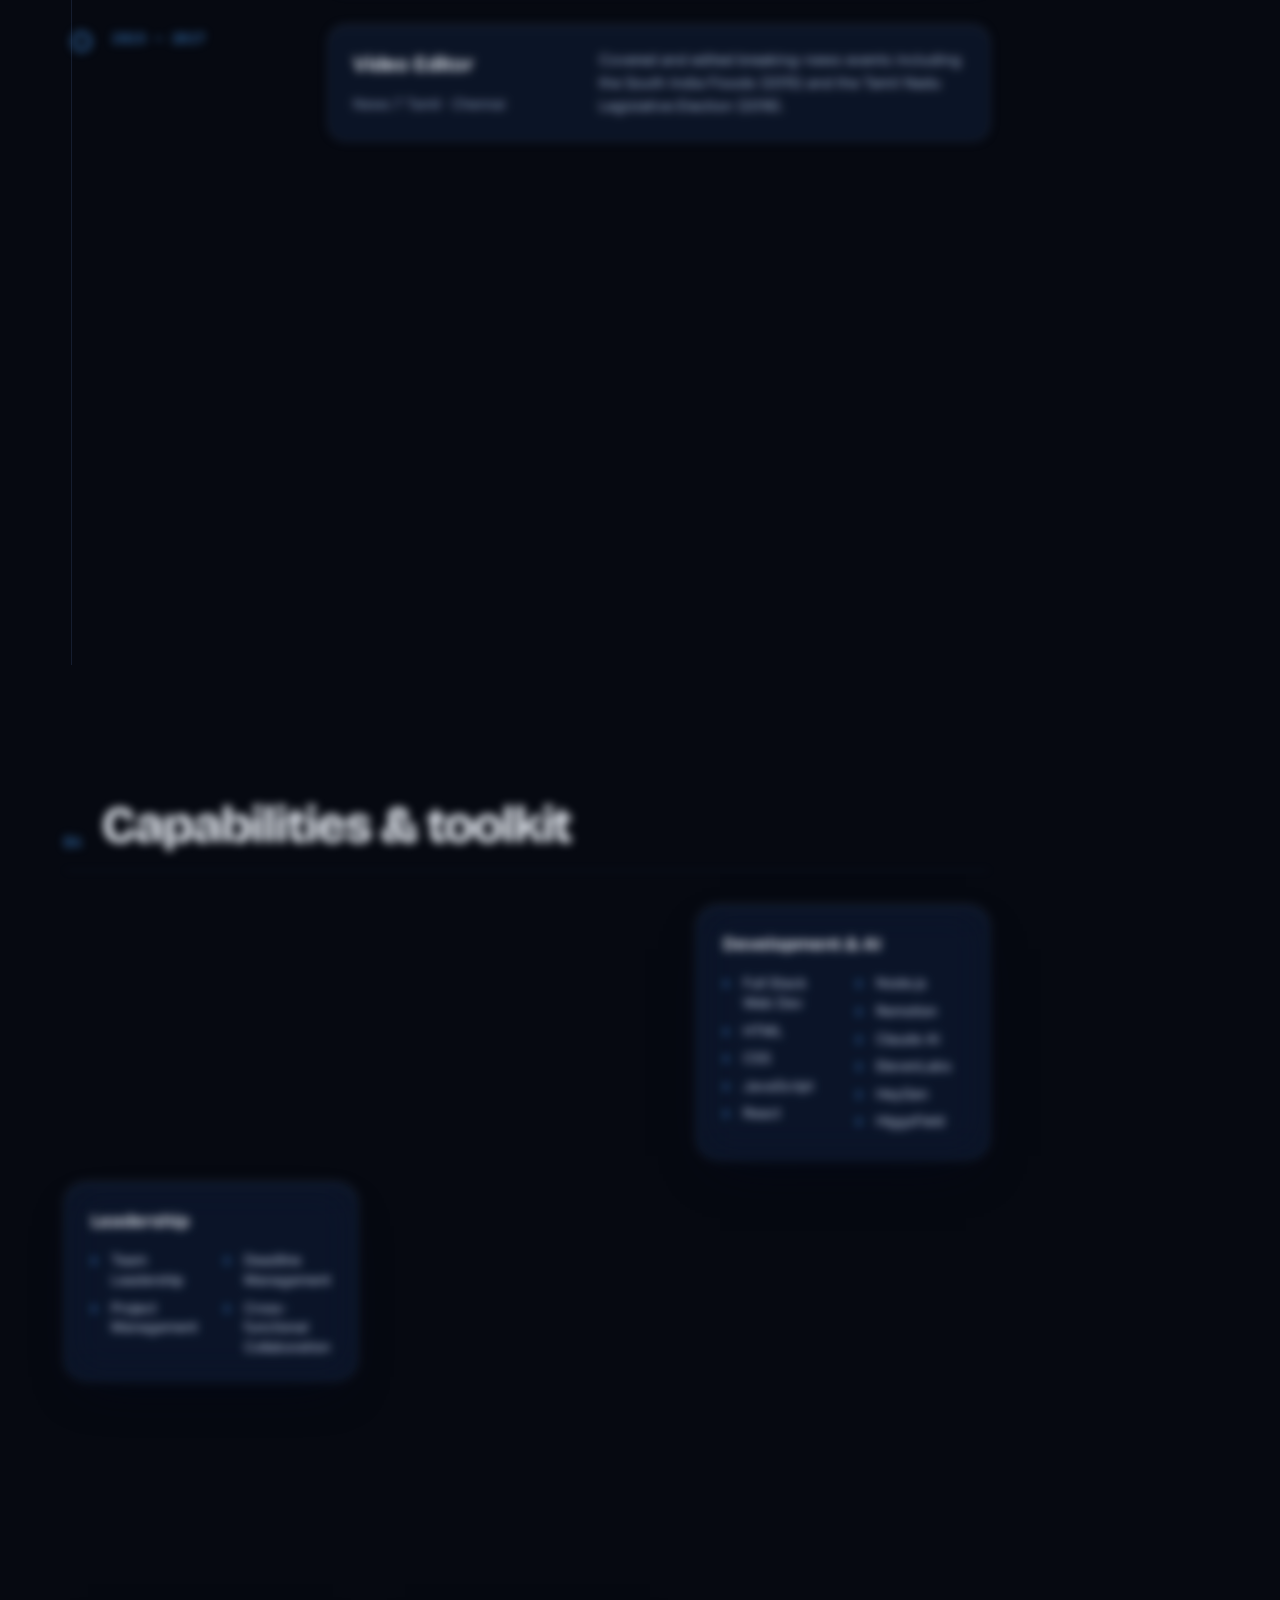
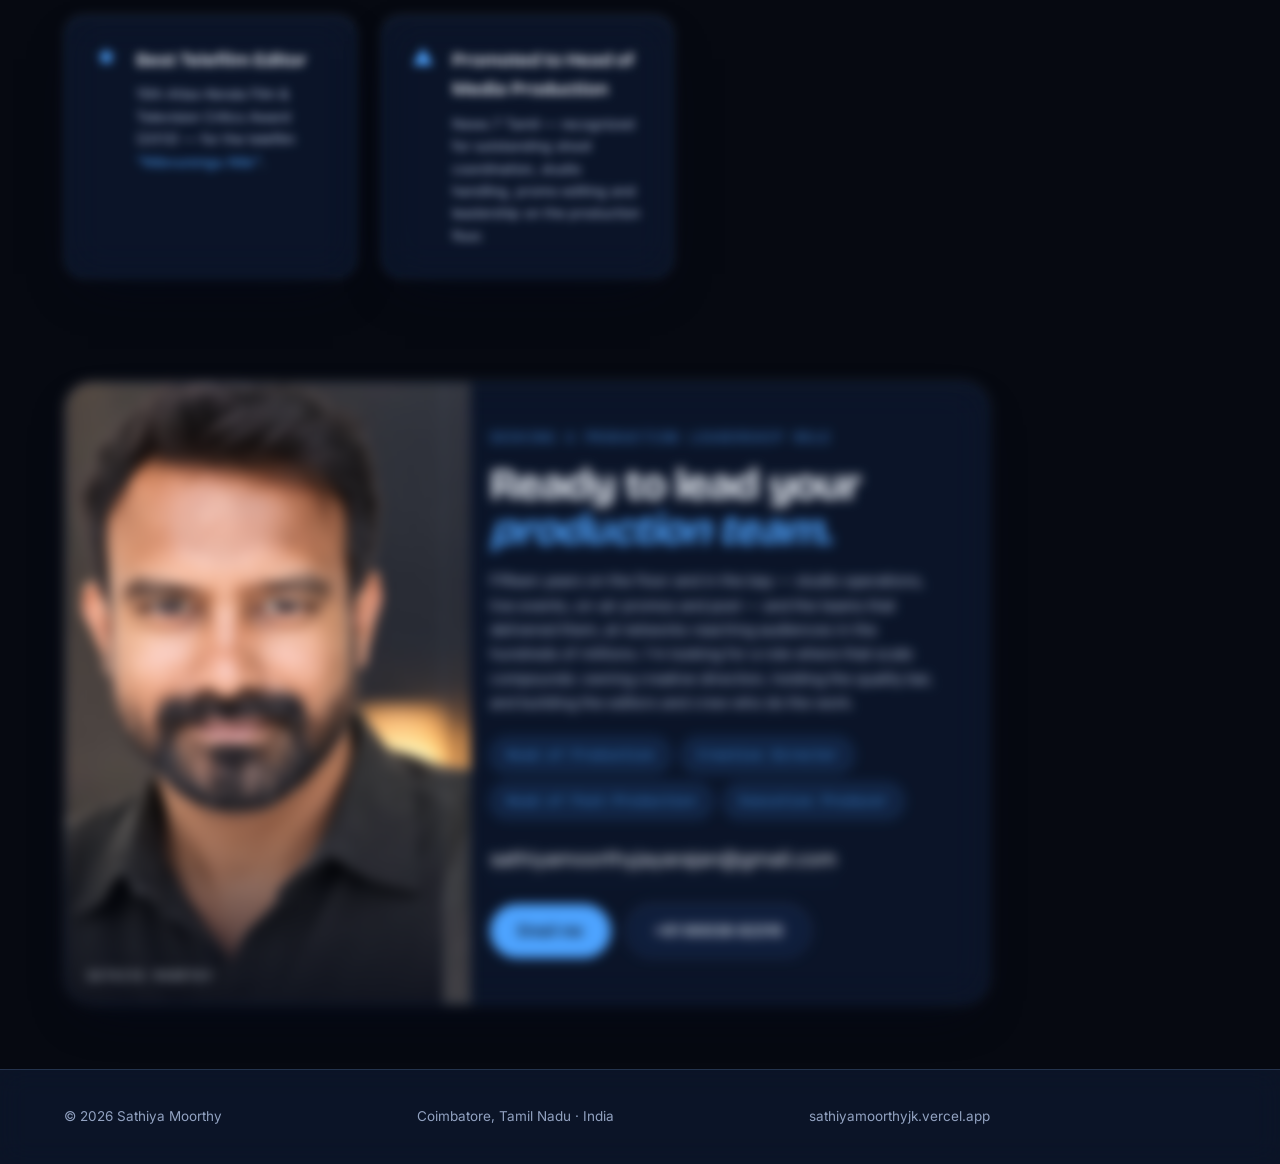
==== commit 0031dc66: "Fill the viewer, six more tools, bolder role The dead band down the middle of the frame came from co" ====
--- a/index.html
+++ b/index.html
@@ -79,14 +79,14 @@
         <!-- title bar -->
         <div class="nle__titlebar">
           <span class="nle__lights" aria-hidden="true"><i></i><i></i><i></i></span>
-          <span class="nle__file">Sathiya&nbsp;Moorthy &mdash; Showreel.fcpbundle</span>
+          <span class="nle__file">Sathiya&nbsp;Moorthy &mdash; Showreel</span>
           <span class="nle__badge">15+ years</span>
         </div>
 
         <div class="nle__body">
           <!-- BROWSER: the toolkit, as a bin of clips -->
           <aside class="nle__browser">
-            <p class="nle__panel-head">Browser <span>Toolkit &middot; 10</span></p>
+            <p class="nle__panel-head">Browser <span>Toolkit &middot; 16</span></p>
             <div class="nle__bin">
             <button class="nle__clip" type="button" data-tool="finalcut">
               <img src="assets/logos/finalcut.webp" alt="Final Cut Pro" width="192" height="192" loading="lazy" />
@@ -98,16 +98,31 @@
               <span class="nle__clip-name">Premiere Pro</span>
               <span class="nle__clip-role">Edit</span>
             </button>
+            <button class="nle__clip" type="button" data-tool="resolve">
+              <img src="assets/logos/resolve.webp" alt="DaVinci Resolve" width="192" height="192" loading="lazy" />
+              <span class="nle__clip-name">DaVinci Resolve</span>
+              <span class="nle__clip-role">Grade</span>
+            </button>
             <button class="nle__clip" type="button" data-tool="aftereffects">
               <img src="assets/logos/aftereffects.webp" alt="After Effects" width="192" height="192" loading="lazy" />
               <span class="nle__clip-name">After Effects</span>
               <span class="nle__clip-role">Motion</span>
             </button>
+            <button class="nle__clip" type="button" data-tool="motion">
+              <img src="assets/logos/motion.webp" alt="Apple Motion" width="192" height="192" loading="lazy" />
+              <span class="nle__clip-name">Apple Motion</span>
+              <span class="nle__clip-role">Motion</span>
+            </button>
             <button class="nle__clip" type="button" data-tool="photoshop">
               <img src="assets/logos/photoshop.webp" alt="Photoshop" width="192" height="192" loading="lazy" />
               <span class="nle__clip-name">Photoshop</span>
               <span class="nle__clip-role">Design</span>
             </button>
+            <button class="nle__clip" type="button" data-tool="canva">
+              <img src="assets/logos/canva.webp" alt="Canva" width="192" height="192" loading="lazy" />
+              <span class="nle__clip-name">Canva</span>
+              <span class="nle__clip-role">Design</span>
+            </button>
             <button class="nle__clip" type="button" data-tool="audition">
               <img src="assets/logos/audition.webp" alt="Audition" width="192" height="192" loading="lazy" />
               <span class="nle__clip-name">Audition</span>
@@ -132,6 +147,21 @@
               <img src="assets/logos/claude.webp" alt="Claude" width="192" height="192" loading="lazy" />
               <span class="nle__clip-name">Claude</span>
               <span class="nle__clip-role">AI Copilot</span>
+            </button>
+            <button class="nle__clip" type="button" data-tool="flow">
+              <img src="assets/logos/flow.webp" alt="Google Flow" width="192" height="192" loading="lazy" />
+              <span class="nle__clip-name">Google Flow</span>
+              <span class="nle__clip-role">AI Video</span>
+            </button>
+            <button class="nle__clip" type="button" data-tool="claudecode">
+              <img src="assets/logos/claudecode.webp" alt="Claude Code" width="192" height="192" loading="lazy" />
+              <span class="nle__clip-name">Claude Code</span>
+              <span class="nle__clip-role">AI Build</span>
+            </button>
+            <button class="nle__clip" type="button" data-tool="codex">
+              <img src="assets/logos/codex.webp" alt="Codex" width="192" height="192" loading="lazy" />
+              <span class="nle__clip-name">Codex</span>
+              <span class="nle__clip-role">AI Build</span>
             </button>
             <button class="nle__clip" type="button" data-tool="wordpress">
               <img src="assets/logos/wordpress.webp" alt="WordPress" width="192" height="192" loading="lazy" />
@@ -158,6 +188,11 @@
                   <a href="works/" class="btn btn--primary">View selected work</a>
                   <a href="#contact" class="btn btn--ghost">Let's talk</a>
                 </div>
+                <ul class="nle__facts">
+                  <li><b>15+</b><span>Years in production</span></li>
+                  <li><b>8</b><span>Organizations</span></li>
+                  <li><b>100M+</b><span>Viewers reached</span></li>
+                </ul>
               </div>
               <span class="nle__tc" aria-hidden="true">00:00:00:00</span>
             </div>
--- a/css/styles.css
+++ b/css/styles.css
@@ -241,6 +241,7 @@
 }
 .nle__window {
   position: relative; z-index: 1; flex: 1 1 auto; min-width: 0;
+  max-height: calc(100vh - 60px); max-height: calc(100svh - 60px);
   display: flex; flex-direction: column;
   border-radius: 16px; overflow: hidden;
   background: var(--glass);
@@ -295,25 +296,38 @@
   border-right: 1px solid var(--glass-line); min-width: 0;
   display: flex; flex-direction: column; overflow: hidden;
 }
-.nle__bin { overflow-y: auto; }
+/* On a short viewport the last row of the bin falls below the fold, so the
+   foot fades and the scrollbar thins down rather than the tiles just
+   stopping mid-tile. */
 .nle__bin {
-  display: grid; grid-template-columns: repeat(2, 1fr); gap: 8px;
-  padding: 12px;
+  overflow-y: auto; scrollbar-width: thin;
+  scrollbar-color: rgba(var(--accent-rgb), 0.35) transparent;
+  -webkit-mask-image: linear-gradient(#000 calc(100% - 22px), transparent);
+          mask-image: linear-gradient(#000 calc(100% - 22px), transparent);
+}
+.nle__bin::-webkit-scrollbar { width: 6px; }
+.nle__bin::-webkit-scrollbar-thumb {
+  background: rgba(var(--accent-rgb), 0.35); border-radius: 3px;
+}
+.nle__bin::-webkit-scrollbar-track { background: transparent; }
+.nle__bin {
+  display: grid; grid-template-columns: repeat(2, 1fr); gap: 6px;
+  padding: 10px; align-content: start;
 }
 .nle__clip {
-  display: flex; flex-direction: column; align-items: center; gap: 5px;
-  padding: 10px 6px 8px; cursor: default;
+  display: flex; flex-direction: column; align-items: center; gap: 4px;
+  padding: 8px 5px 7px; cursor: default;
   border-radius: 10px; text-align: center;
   background: rgba(10, 18, 36, 0.45);
   border: 1px solid transparent;
   transition: transform 0.35s var(--ease), border-color 0.3s, background 0.3s;
 }
 .nle__clip img {
-  width: 30px; height: 30px; object-fit: contain;
+  width: 27px; height: 27px; object-fit: contain;
   filter: drop-shadow(0 4px 10px rgba(0, 6, 20, 0.6));
 }
 .nle__clip-name {
-  font-size: 10.5px; line-height: 1.25; color: var(--text);
+  font-size: 10px; line-height: 1.2; color: var(--text);
   white-space: nowrap; overflow: hidden; text-overflow: ellipsis; max-width: 100%;
 }
 .nle__clip-role {
@@ -339,8 +353,8 @@
   display: flex; align-items: center;
 }
 .nle__portrait {
-  position: absolute; right: -2%; bottom: 0; z-index: 0;
-  height: 96%; width: auto; max-width: 52%; object-fit: contain; object-position: bottom;
+  position: absolute; right: -1%; bottom: -20%; z-index: 0;
+  height: 122%; width: auto; max-width: 62%; object-fit: contain; object-position: top;
   -webkit-mask-image: linear-gradient(90deg, transparent, #000 22%);
           mask-image: linear-gradient(90deg, transparent, #000 22%);
 }
@@ -356,7 +370,14 @@
   0%, 8%   { background-position: -50% 0; }
   70%,100% { background-position: 150% 0; }
 }
-.nle__copy { position: relative; z-index: 2; padding: clamp(20px, 3.4cqi, 40px); max-width: 62%; }
+.nle__copy { position: relative; z-index: 2; padding: clamp(20px, 3.4cqi, 52px); max-width: 56%; }
+/* Mid viewer — no inspector, so the panel is narrower than the wide case
+   but still two-up: the copy takes more of the width and the portrait comes
+   back inside the frame rather than crowding the text. */
+@container (max-width: 1080px) {
+  .nle__copy { max-width: 66%; }
+  .nle__portrait { max-width: 46%; height: 100%; bottom: 0; object-position: bottom; }
+}
 /* Narrow viewer: the portrait stops competing with the copy and drops back
    to being the plate the words sit on. */
 @container (max-width: 680px) {
@@ -376,16 +397,32 @@
 @keyframes nle-rec { 0%, 100% { opacity: 1; } 50% { opacity: 0.25; } }
 .nle__title {
   font-family: var(--font-display); font-weight: 700;
-  font-size: clamp(1.7rem, 6.4cqi, 3.2rem); line-height: 1.0;
+  font-size: clamp(1.7rem, 5.4cqi, 4.6rem); line-height: 0.98;
   letter-spacing: -0.02em; margin-bottom: 16px;
 }
 .nle__title em { font-style: italic; color: var(--accent); }
 .nle__lead {
-  font-size: clamp(0.9rem, 1.9cqi, 1.05rem); color: #bbcae3;
-  max-width: 46ch; margin-bottom: 24px;
+  font-size: clamp(0.9rem, 2.1cqi, 1.22rem); color: #bbcae3;
+  max-width: 34ch; margin-bottom: 28px;
 }
 .nle__lead strong { color: var(--text); font-weight: 600; }
 .nle__actions { display: flex; flex-wrap: wrap; gap: 12px; }
+/* the numbers the pitch rests on, set like a viewer's info overlay */
+.nle__facts {
+  display: flex; flex-wrap: wrap; gap: clamp(20px, 3cqi, 44px);
+  list-style: none; margin-top: clamp(24px, 3.4cqi, 44px);
+  padding-top: clamp(18px, 2.4cqi, 28px);
+  border-top: 1px solid var(--glass-line);
+}
+.nle__facts b {
+  display: block; font-family: var(--font-display); font-weight: 700;
+  font-size: clamp(1.3rem, 2.4cqi, 2rem); line-height: 1;
+  letter-spacing: -0.02em; color: var(--text); margin-bottom: 5px;
+}
+.nle__facts span {
+  font-family: var(--font-mono); font-size: 10px; letter-spacing: 1.2px;
+  text-transform: uppercase; color: var(--faint);
+}
 .nle__tc {
   position: absolute; right: 14px; top: 12px; z-index: 2;
   font-family: var(--font-mono); font-size: 11px; letter-spacing: 1px;
@@ -408,9 +445,10 @@
 .nle__meta dd { font-size: 12.5px; line-height: 1.45; color: var(--text); }
 /* The role field cycles through the hats he wears. Two lines are reserved
    so the panel below it never jumps as the longer titles come round. */
-.nle__role { min-height: 2.8em; }
+.nle__role { min-height: 2.5em; }
 .nle__role span {
   display: block; color: var(--accent-soft);
+  font-size: 16px; font-weight: 700; line-height: 1.25; letter-spacing: -0.01em;
   transition: opacity 0.4s var(--ease), transform 0.4s var(--ease);
 }
 .nle__role.is-out span { opacity: 0; transform: translateY(-6px); }
@@ -431,15 +469,15 @@
 @keyframes nle-meter { 0%, 100% { height: 18%; } 50% { height: 92%; } }
 
 /* ---- timeline: the career, cut to length ---- */
-.nle__timeline { flex: 0 0 auto; background: rgba(6, 11, 24, 0.45); padding: 10px 14px 14px; }
+.nle__timeline { flex: 0 0 auto; background: rgba(6, 11, 24, 0.45); padding: 14px 18px 20px; }
 .nle__ruler {
   display: flex; justify-content: space-between;
-  margin: 0 0 8px 34px; padding-bottom: 6px;
+  margin: 0 0 11px 34px; padding-bottom: 8px;
   border-bottom: 1px solid var(--glass-line);
   font-family: var(--font-mono); font-size: 9.5px; letter-spacing: 0.8px;
   color: var(--faint);
 }
-.nle__tracks { position: relative; display: grid; gap: 6px; }
+.nle__tracks { position: relative; display: grid; gap: 9px; }
 .nle__playhead {
   position: absolute; top: -6px; bottom: -2px; left: 34px; width: 2px; z-index: 3;
   background: linear-gradient(180deg, #fff, var(--accent));
@@ -461,15 +499,15 @@
   letter-spacing: 0.8px; color: var(--faint);
 }
 .nle__lane {
-  position: relative; flex: 1 1 auto; height: 30px;
-  border-radius: 6px; background: rgba(10, 18, 36, 0.5);
+  position: relative; flex: 1 1 auto; height: 46px;
+  border-radius: 7px; background: rgba(10, 18, 36, 0.5);
 }
 .nle__seg {
-  position: absolute; top: 3px; bottom: 3px;
+  position: absolute; top: 4px; bottom: 4px;
   left: var(--x); width: var(--w);
-  display: flex; align-items: center; padding: 0 9px;
-  border-radius: 5px; overflow: hidden;
-  font-size: 10.5px; white-space: nowrap; text-overflow: ellipsis;
+  display: flex; align-items: center; padding: 0 11px;
+  border-radius: 6px; overflow: hidden;
+  font-size: 11.5px; white-space: nowrap; text-overflow: ellipsis;
   color: #eaf3ff; border: 1px solid rgba(255, 255, 255, 0.14);
   transition: filter 0.3s, transform 0.3s var(--ease);
 }
@@ -480,7 +518,7 @@
 .nle__seg--d { background: linear-gradient(180deg, #8a5ad8, #4f2f92); }
 .nle__seg--e { background: linear-gradient(180deg, #2b5fb0, #1a3c78); }
 .nle__seg--f { background: linear-gradient(180deg, #2f8f9d, #1c5a66); }
-.nle__track--a .nle__lane { height: 24px; background: rgba(12, 34, 30, 0.55); }
+.nle__track--a .nle__lane { height: 38px; background: rgba(12, 34, 30, 0.55); }
 .nle__wave {
   position: absolute; inset: 3px 4px;
   background-image: url('data:image/svg+xml,<svg xmlns="http://www.w3.org/2000/svg" width="480" height="40" viewBox="0 0 480 40" fill="%2358e2c8"><rect x="1.0" y="14.7" width="2.0" height="10.6" rx="0.9"/><rect x="4.4" y="14.6" width="2.0" height="10.8" rx="0.9"/><rect x="7.8" y="10.5" width="2.0" height="19.0" rx="0.9"/><rect x="11.2" y="13.5" width="2.0" height="13.0" rx="0.9"/><rect x="14.6" y="9.1" width="2.0" height="21.8" rx="0.9"/><rect x="18.0" y="9.8" width="2.0" height="20.5" rx="0.9"/><rect x="21.4" y="12.0" width="2.0" height="16.0" rx="0.9"/><rect x="24.8" y="7.5" width="2.0" height="25.0" rx="0.9"/><rect x="28.2" y="11.8" width="2.0" height="16.4" rx="0.9"/><rect x="31.6" y="8.0" width="2.0" height="23.9" rx="0.9"/><rect x="35.0" y="11.7" width="2.0" height="16.6" rx="0.9"/><rect x="38.4" y="11.8" width="2.0" height="16.4" rx="0.9"/><rect x="41.8" y="9.4" width="2.0" height="21.3" rx="0.9"/><rect x="45.2" y="6.8" width="2.0" height="26.3" rx="0.9"/><rect x="48.6" y="13.1" width="2.0" height="13.9" rx="0.9"/><rect x="52.0" y="13.0" width="2.0" height="14.0" rx="0.9"/><rect x="55.4" y="9.0" width="2.0" height="22.0" rx="0.9"/><rect x="58.8" y="5.1" width="2.0" height="29.8" rx="0.9"/><rect x="62.2" y="7.2" width="2.0" height="25.7" rx="0.9"/><rect x="65.6" y="8.0" width="2.0" height="23.9" rx="0.9"/><rect x="69.0" y="1.4" width="2.0" height="37.2" rx="0.9"/><rect x="72.4" y="10.7" width="2.0" height="18.5" rx="0.9"/><rect x="75.8" y="1.7" width="2.0" height="36.6" rx="0.9"/><rect x="79.2" y="7.9" width="2.0" height="24.2" rx="0.9"/><rect x="82.6" y="9.6" width="2.0" height="20.8" rx="0.9"/><rect x="86.0" y="10.2" width="2.0" height="19.6" rx="0.9"/><rect x="89.4" y="8.7" width="2.0" height="22.5" rx="0.9"/><rect x="92.8" y="4.6" width="2.0" height="30.7" rx="0.9"/><rect x="96.2" y="11.3" width="2.0" height="17.4" rx="0.9"/><rect x="99.6" y="8.9" width="2.0" height="22.2" rx="0.9"/><rect x="103.0" y="9.5" width="2.0" height="21.1" rx="0.9"/><rect x="106.4" y="10.5" width="2.0" height="19.0" rx="0.9"/><rect x="109.8" y="8.2" width="2.0" height="23.6" rx="0.9"/><rect x="113.2" y="11.8" width="2.0" height="16.3" rx="0.9"/><rect x="116.6" y="11.4" width="2.0" height="17.1" rx="0.9"/><rect x="120.0" y="9.6" width="2.0" height="20.7" rx="0.9"/><rect x="123.4" y="4.5" width="2.0" height="31.0" rx="0.9"/><rect x="126.8" y="7.1" width="2.0" height="25.9" rx="0.9"/><rect x="130.2" y="8.4" width="2.0" height="23.3" rx="0.9"/><rect x="133.6" y="6.0" width="2.0" height="28.0" rx="0.9"/><rect x="137.0" y="7.9" width="2.0" height="24.2" rx="0.9"/><rect x="140.4" y="10.0" width="2.0" height="19.9" rx="0.9"/><rect x="143.8" y="6.8" width="2.0" height="26.4" rx="0.9"/><rect x="147.2" y="8.8" width="2.0" height="22.4" rx="0.9"/><rect x="150.6" y="13.1" width="2.0" height="13.8" rx="0.9"/><rect x="154.0" y="12.0" width="2.0" height="16.0" rx="0.9"/><rect x="157.4" y="11.5" width="2.0" height="17.1" rx="0.9"/><rect x="160.8" y="8.2" width="2.0" height="23.5" rx="0.9"/><rect x="164.2" y="8.5" width="2.0" height="23.1" rx="0.9"/><rect x="167.6" y="11.3" width="2.0" height="17.4" rx="0.9"/><rect x="171.0" y="5.3" width="2.0" height="29.3" rx="0.9"/><rect x="174.4" y="12.2" width="2.0" height="15.5" rx="0.9"/><rect x="177.8" y="9.6" width="2.0" height="20.8" rx="0.9"/><rect x="181.2" y="6.5" width="2.0" height="27.0" rx="0.9"/><rect x="184.6" y="11.7" width="2.0" height="16.6" rx="0.9"/><rect x="188.0" y="9.1" width="2.0" height="21.9" rx="0.9"/><rect x="191.4" y="13.1" width="2.0" height="13.8" rx="0.9"/><rect x="194.8" y="8.7" width="2.0" height="22.6" rx="0.9"/><rect x="198.2" y="8.8" width="2.0" height="22.3" rx="0.9"/><rect x="201.6" y="11.0" width="2.0" height="17.9" rx="0.9"/><rect x="205.0" y="9.7" width="2.0" height="20.5" rx="0.9"/><rect x="208.4" y="12.1" width="2.0" height="15.8" rx="0.9"/><rect x="211.8" y="8.1" width="2.0" height="23.7" rx="0.9"/><rect x="215.2" y="7.8" width="2.0" height="24.4" rx="0.9"/><rect x="218.6" y="7.0" width="2.0" height="26.0" rx="0.9"/><rect x="222.0" y="7.4" width="2.0" height="25.1" rx="0.9"/><rect x="225.4" y="3.0" width="2.0" height="34.0" rx="0.9"/><rect x="228.8" y="1.5" width="2.0" height="37.0" rx="0.9"/><rect x="232.2" y="6.4" width="2.0" height="27.3" rx="0.9"/><rect x="235.6" y="4.5" width="2.0" height="31.0" rx="0.9"/><rect x="239.0" y="11.1" width="2.0" height="17.9" rx="0.9"/><rect x="242.4" y="5.2" width="2.0" height="29.6" rx="0.9"/><rect x="245.8" y="6.5" width="2.0" height="27.0" rx="0.9"/><rect x="249.2" y="4.5" width="2.0" height="31.0" rx="0.9"/><rect x="252.6" y="7.2" width="2.0" height="25.7" rx="0.9"/><rect x="256.0" y="11.8" width="2.0" height="16.3" rx="0.9"/><rect x="259.4" y="10.1" width="2.0" height="19.7" rx="0.9"/><rect x="262.8" y="6.7" width="2.0" height="26.5" rx="0.9"/><rect x="266.2" y="11.9" width="2.0" height="16.1" rx="0.9"/><rect x="269.6" y="7.0" width="2.0" height="25.9" rx="0.9"/><rect x="273.0" y="9.6" width="2.0" height="20.8" rx="0.9"/><rect x="276.4" y="9.9" width="2.0" height="20.2" rx="0.9"/><rect x="279.8" y="10.5" width="2.0" height="19.1" rx="0.9"/><rect x="283.2" y="2.9" width="2.0" height="34.3" rx="0.9"/><rect x="286.6" y="10.0" width="2.0" height="20.0" rx="0.9"/><rect x="290.0" y="9.2" width="2.0" height="21.6" rx="0.9"/><rect x="293.4" y="8.5" width="2.0" height="23.1" rx="0.9"/><rect x="296.8" y="5.0" width="2.0" height="29.9" rx="0.9"/><rect x="300.2" y="12.8" width="2.0" height="14.5" rx="0.9"/><rect x="303.6" y="10.9" width="2.0" height="18.3" rx="0.9"/><rect x="307.0" y="10.9" width="2.0" height="18.3" rx="0.9"/><rect x="310.4" y="7.5" width="2.0" height="25.0" rx="0.9"/><rect x="313.8" y="7.0" width="2.0" height="26.1" rx="0.9"/><rect x="317.2" y="5.7" width="2.0" height="28.5" rx="0.9"/><rect x="320.6" y="10.2" width="2.0" height="19.5" rx="0.9"/><rect x="324.0" y="8.7" width="2.0" height="22.7" rx="0.9"/><rect x="327.4" y="9.0" width="2.0" height="22.0" rx="0.9"/><rect x="330.8" y="4.2" width="2.0" height="31.7" rx="0.9"/><rect x="334.2" y="3.8" width="2.0" height="32.3" rx="0.9"/><rect x="337.6" y="11.5" width="2.0" height="17.0" rx="0.9"/><rect x="341.0" y="11.8" width="2.0" height="16.4" rx="0.9"/><rect x="344.4" y="12.0" width="2.0" height="15.9" rx="0.9"/><rect x="347.8" y="12.8" width="2.0" height="14.3" rx="0.9"/><rect x="351.2" y="12.3" width="2.0" height="15.5" rx="0.9"/><rect x="354.6" y="12.5" width="2.0" height="15.0" rx="0.9"/><rect x="358.0" y="14.4" width="2.0" height="11.2" rx="0.9"/><rect x="361.4" y="15.0" width="2.0" height="10.0" rx="0.9"/><rect x="364.8" y="11.4" width="2.0" height="17.3" rx="0.9"/><rect x="368.2" y="10.8" width="2.0" height="18.5" rx="0.9"/><rect x="371.6" y="8.2" width="2.0" height="23.5" rx="0.9"/><rect x="375.0" y="4.0" width="2.0" height="32.1" rx="0.9"/><rect x="378.4" y="5.7" width="2.0" height="28.6" rx="0.9"/><rect x="381.8" y="7.0" width="2.0" height="26.0" rx="0.9"/><rect x="385.2" y="5.9" width="2.0" height="28.2" rx="0.9"/><rect x="388.6" y="5.4" width="2.0" height="29.1" rx="0.9"/><rect x="392.0" y="11.7" width="2.0" height="16.6" rx="0.9"/><rect x="395.4" y="4.3" width="2.0" height="31.3" rx="0.9"/><rect x="398.8" y="6.2" width="2.0" height="27.5" rx="0.9"/><rect x="402.2" y="6.5" width="2.0" height="27.1" rx="0.9"/><rect x="405.6" y="8.1" width="2.0" height="23.7" rx="0.9"/><rect x="409.0" y="11.4" width="2.0" height="17.3" rx="0.9"/><rect x="412.4" y="10.3" width="2.0" height="19.5" rx="0.9"/><rect x="415.8" y="11.9" width="2.0" height="16.2" rx="0.9"/><rect x="419.2" y="6.2" width="2.0" height="27.6" rx="0.9"/><rect x="422.6" y="11.1" width="2.0" height="17.8" rx="0.9"/><rect x="426.0" y="10.7" width="2.0" height="18.7" rx="0.9"/><rect x="429.4" y="8.9" width="2.0" height="22.3" rx="0.9"/><rect x="432.8" y="9.2" width="2.0" height="21.5" rx="0.9"/><rect x="436.2" y="7.3" width="2.0" height="25.3" rx="0.9"/><rect x="439.6" y="10.7" width="2.0" height="18.7" rx="0.9"/><rect x="443.0" y="11.5" width="2.0" height="16.9" rx="0.9"/><rect x="446.4" y="10.5" width="2.0" height="19.0" rx="0.9"/><rect x="449.8" y="11.6" width="2.0" height="16.9" rx="0.9"/><rect x="453.2" y="10.0" width="2.0" height="19.9" rx="0.9"/><rect x="456.6" y="13.6" width="2.0" height="12.9" rx="0.9"/><rect x="460.0" y="7.6" width="2.0" height="24.9" rx="0.9"/><rect x="463.4" y="8.5" width="2.0" height="23.1" rx="0.9"/><rect x="466.8" y="11.6" width="2.0" height="16.8" rx="0.9"/><rect x="470.2" y="10.1" width="2.0" height="19.9" rx="0.9"/><rect x="473.6" y="8.7" width="2.0" height="22.7" rx="0.9"/><rect x="477.0" y="8.1" width="2.0" height="23.7" rx="0.9"/></svg>');
@@ -497,6 +535,10 @@
   /* below the three-panel width the window stops being viewport-tall and
      just flows — but it still spans the section, so it keeps flex: 1 */
   .nle { min-height: 0; padding: 84px 30px 30px; }
+  /* stacked, the window is as tall as its content — no viewport cap, or the
+     viewer collapses and the copy has nowhere to go */
+  .nle__window { max-height: none; }
+  .nle__screen { max-height: none; }
   .nle__body { grid-template-columns: 1fr; }
   .nle__browser, .nle__inspector { overflow: visible; }
   .nle__bin, .nle__meta { overflow: visible; }
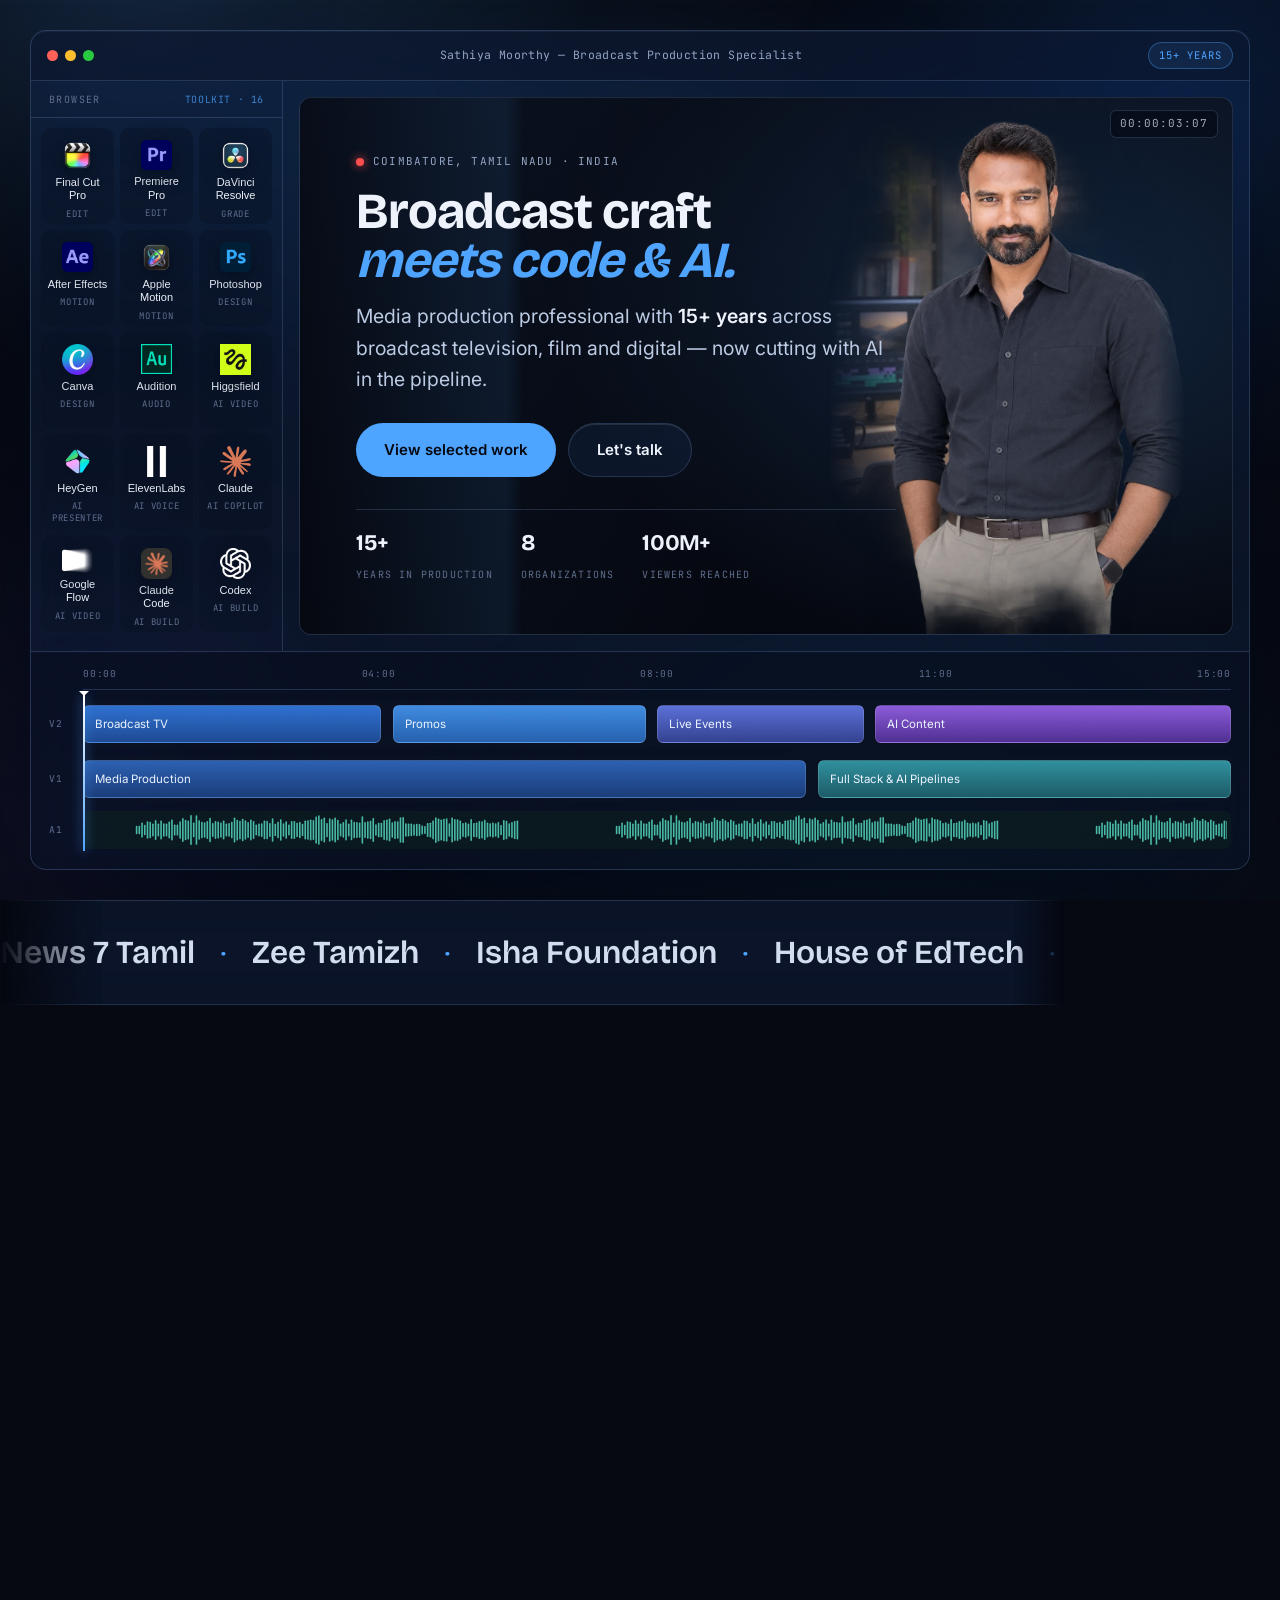
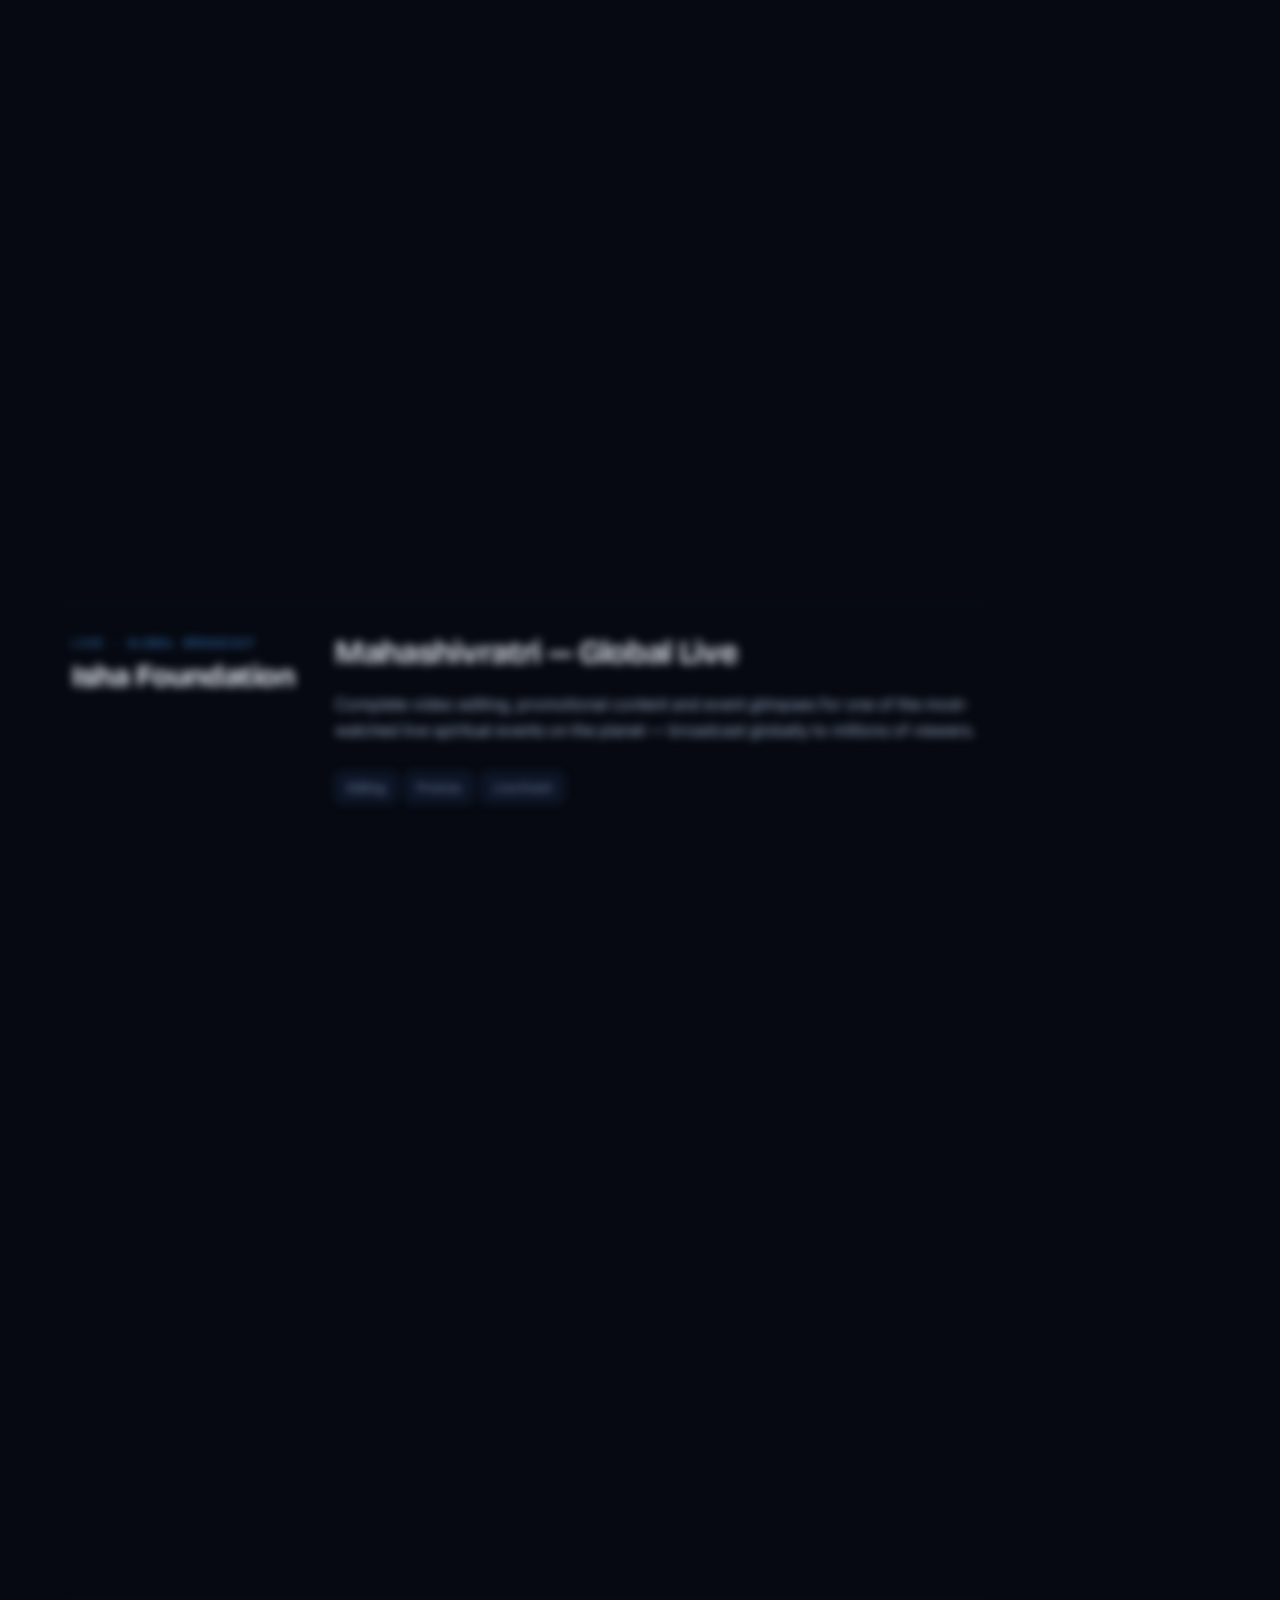
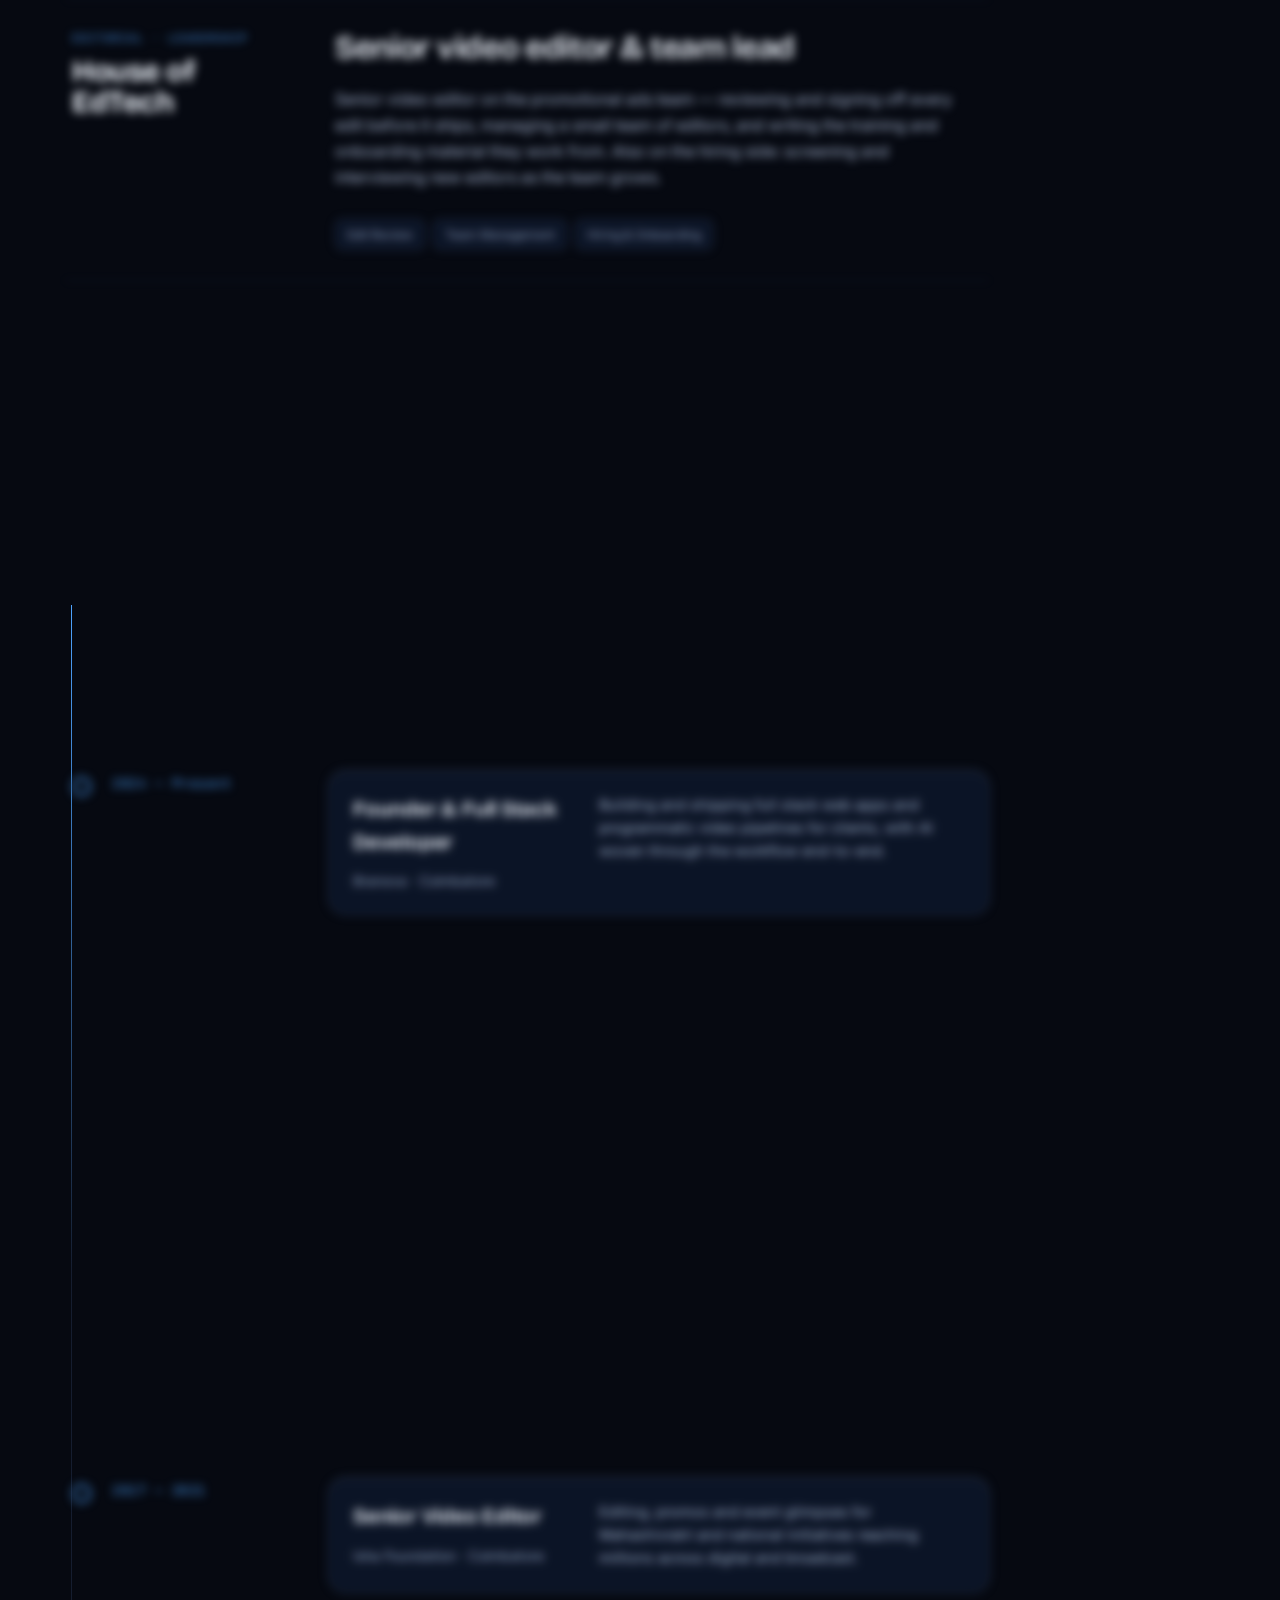
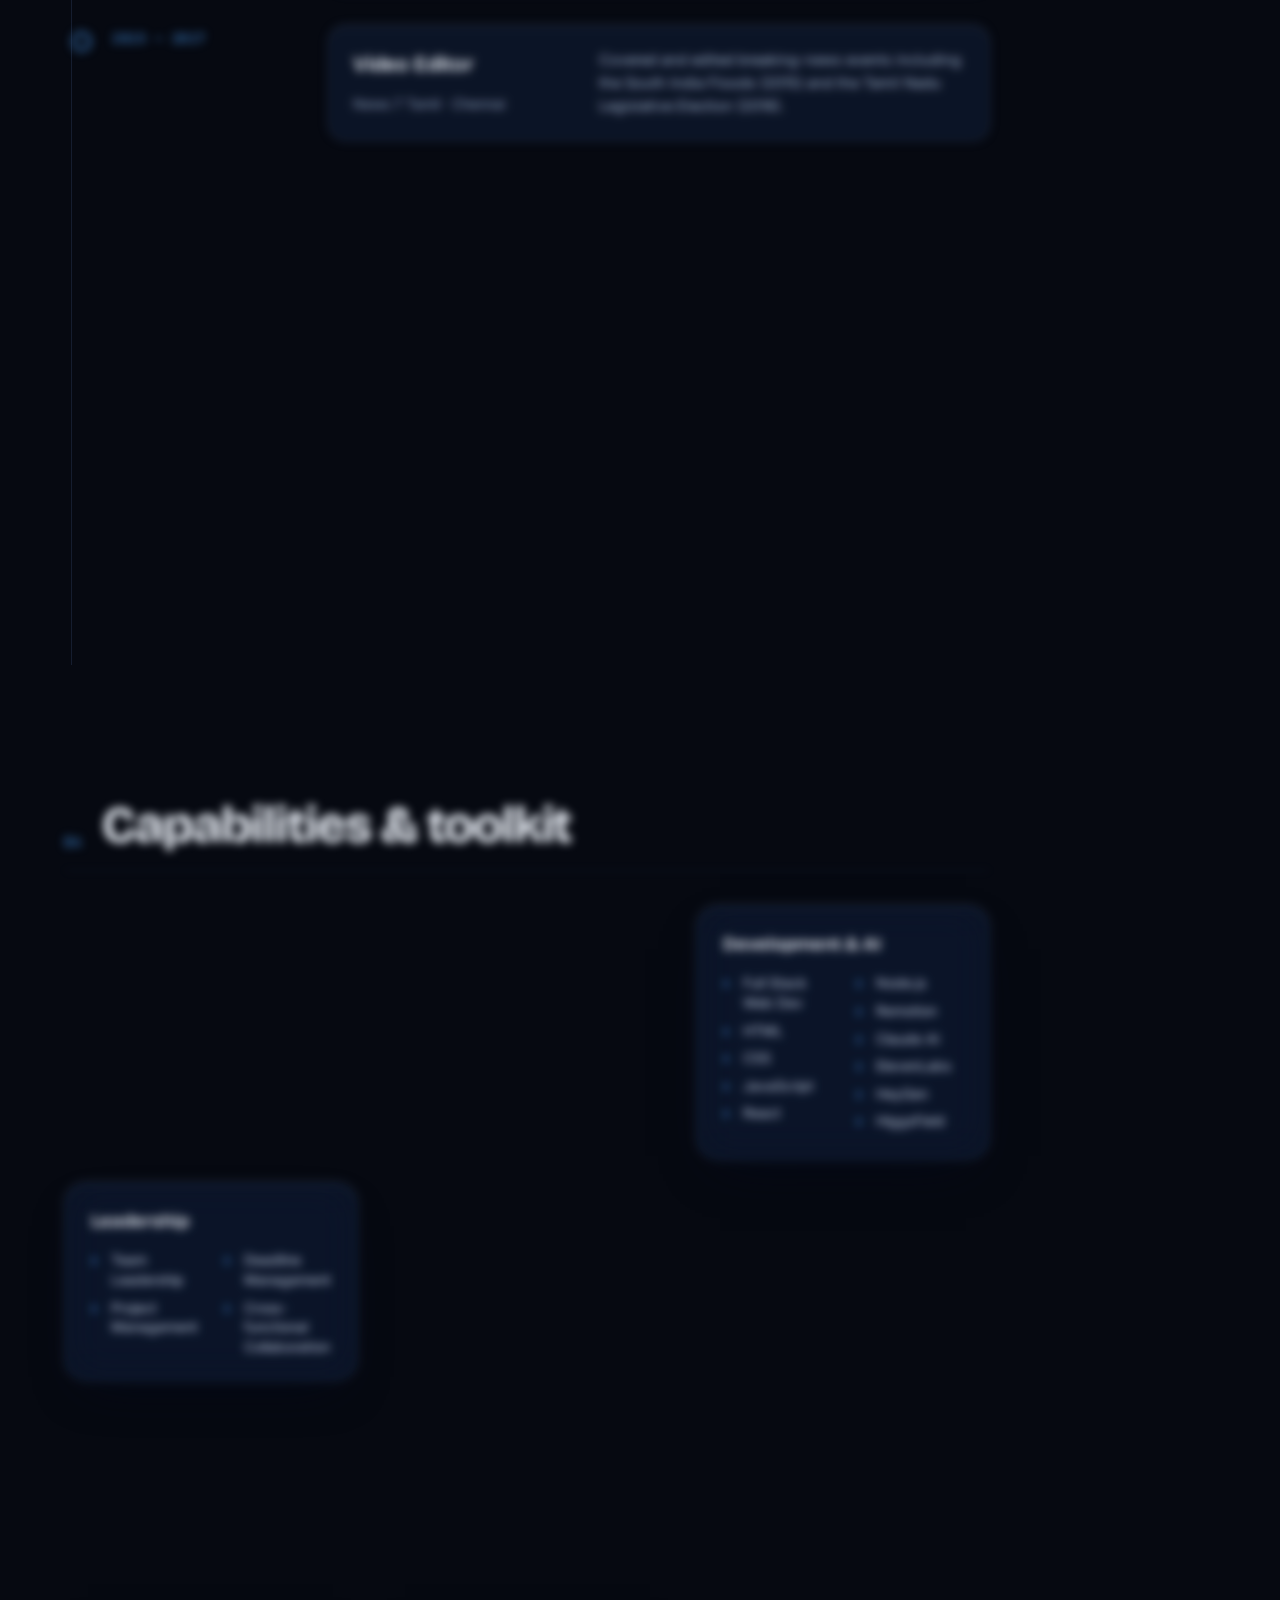
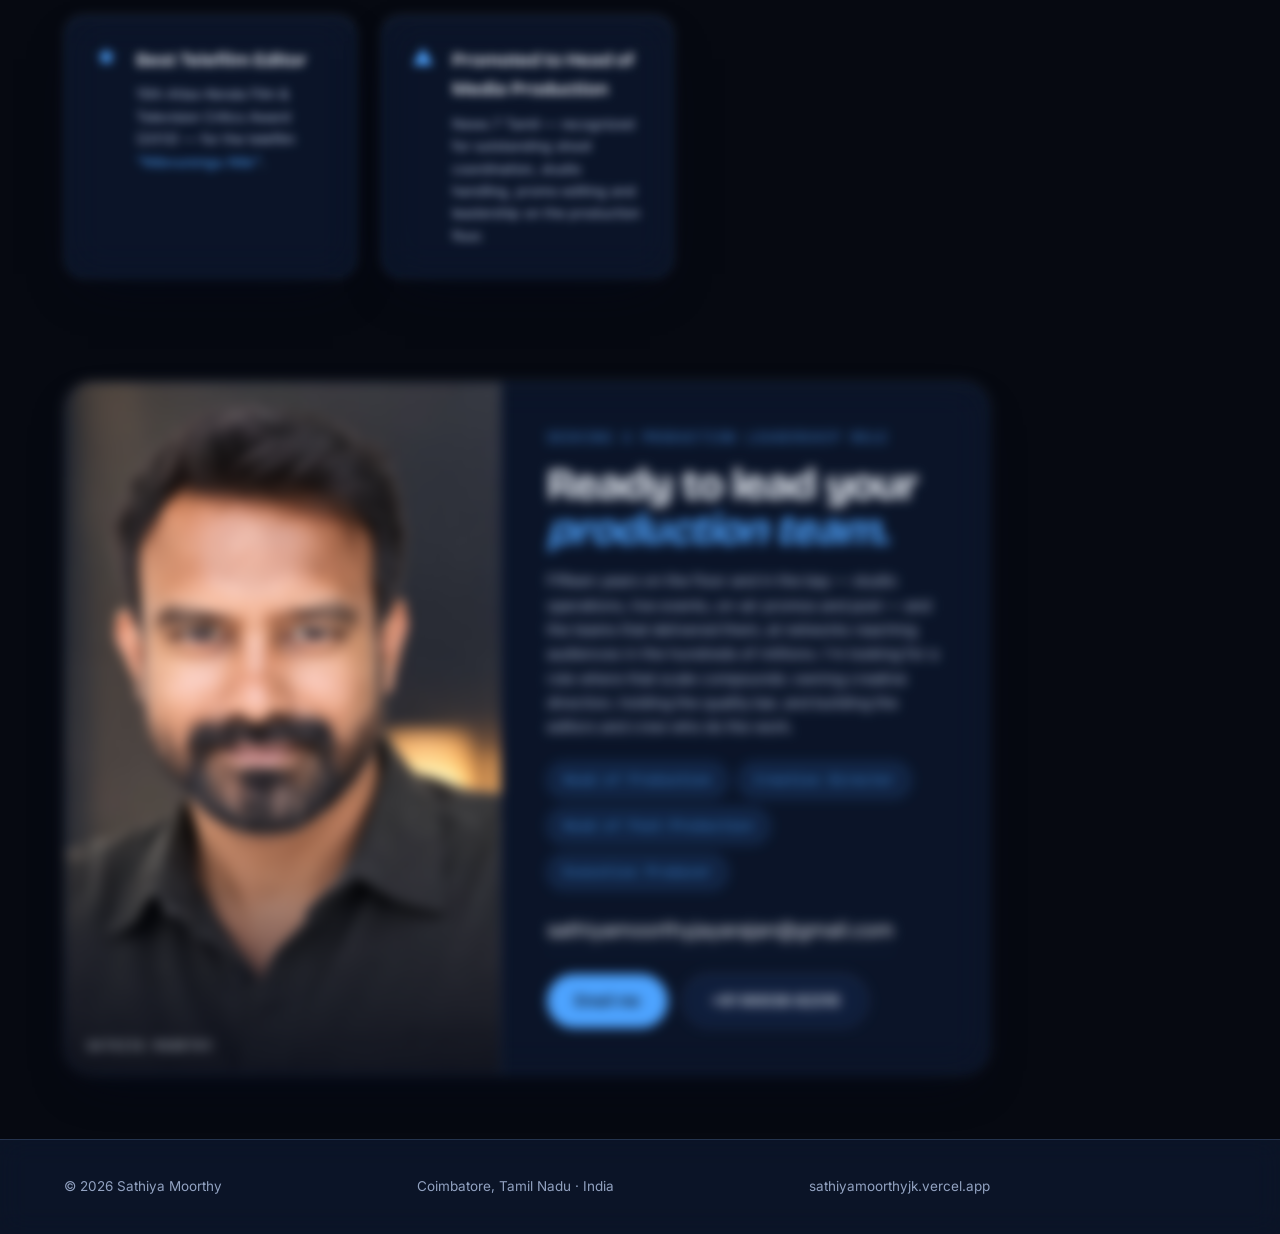
==== commit 1115fa74: "Shift the portrait left, name the role in the title bar The portrait sits 5% in from the frame's rig" ====
--- a/index.html
+++ b/index.html
@@ -79,7 +79,7 @@
         <!-- title bar -->
         <div class="nle__titlebar">
           <span class="nle__lights" aria-hidden="true"><i></i><i></i><i></i></span>
-          <span class="nle__file">Sathiya&nbsp;Moorthy &mdash; Showreel</span>
+          <span class="nle__file">Sathiya&nbsp;Moorthy &mdash; Broadcast Production Specialist</span>
           <span class="nle__badge">15+ years</span>
         </div>
 
--- a/css/styles.css
+++ b/css/styles.css
@@ -279,7 +279,7 @@
 /* ---- the three panels ---- */
 .nle__body {
   flex: 1 1 auto; min-height: 0;
-  display: grid; grid-template-columns: 220px minmax(0, 1fr) 310px;
+  display: grid; grid-template-columns: 288px minmax(0, 1fr) 310px;
   border-bottom: 1px solid var(--glass-line);
 }
 .nle__panel-head {
@@ -311,27 +311,28 @@
 }
 .nle__bin::-webkit-scrollbar-track { background: transparent; }
 .nle__bin {
-  display: grid; grid-template-columns: repeat(2, 1fr); gap: 6px;
+  display: grid; grid-template-columns: repeat(3, 1fr); gap: 6px;
   padding: 10px; align-content: start;
 }
 .nle__clip {
-  display: flex; flex-direction: column; align-items: center; gap: 4px;
-  padding: 8px 5px 7px; cursor: default;
+  display: flex; flex-direction: column; align-items: center;
+  justify-content: flex-start; gap: 5px; min-height: 96px;
+  padding: 11px 5px 9px; cursor: default;
   border-radius: 10px; text-align: center;
   background: rgba(10, 18, 36, 0.45);
   border: 1px solid transparent;
   transition: transform 0.35s var(--ease), border-color 0.3s, background 0.3s;
 }
 .nle__clip img {
-  width: 27px; height: 27px; object-fit: contain;
+  width: 31px; height: 31px; object-fit: contain;
   filter: drop-shadow(0 4px 10px rgba(0, 6, 20, 0.6));
 }
 .nle__clip-name {
-  font-size: 10px; line-height: 1.2; color: var(--text);
-  white-space: nowrap; overflow: hidden; text-overflow: ellipsis; max-width: 100%;
+  font-size: 11px; line-height: 1.22; color: var(--text);
+  max-width: 100%; overflow-wrap: break-word;
 }
 .nle__clip-role {
-  font-family: var(--font-mono); font-size: 8.5px; letter-spacing: 0.6px;
+  font-family: var(--font-mono); font-size: 9px; letter-spacing: 0.7px;
   text-transform: uppercase; color: var(--faint);
 }
 .nle__clip:hover {
@@ -353,10 +354,10 @@
   display: flex; align-items: center;
 }
 .nle__portrait {
-  position: absolute; right: -1%; bottom: -20%; z-index: 0;
+  position: absolute; right: 5%; bottom: -20%; z-index: 0;
   height: 122%; width: auto; max-width: 62%; object-fit: contain; object-position: top;
-  -webkit-mask-image: linear-gradient(90deg, transparent, #000 22%);
-          mask-image: linear-gradient(90deg, transparent, #000 22%);
+  -webkit-mask-image: linear-gradient(90deg, transparent, #000 22%, #000 92%, transparent 100%);
+          mask-image: linear-gradient(90deg, transparent, #000 22%, #000 92%, transparent 100%);
 }
 /* the faint horizontal sweep of a clip skimming under the playhead */
 .nle__scan {
@@ -370,12 +371,17 @@
   0%, 8%   { background-position: -50% 0; }
   70%,100% { background-position: 150% 0; }
 }
-.nle__copy { position: relative; z-index: 2; padding: clamp(20px, 3.4cqi, 52px); max-width: 56%; }
+/* the copy sits in from the frame's left edge, the way a lower third does */
+.nle__copy {
+  position: relative; z-index: 2; max-width: 68%;
+  padding: clamp(20px, 3.4cqi, 52px) clamp(20px, 3.4cqi, 52px)
+           clamp(20px, 3.4cqi, 52px) clamp(26px, 6cqi, 96px);
+}
 /* Mid viewer — no inspector, so the panel is narrower than the wide case
    but still two-up: the copy takes more of the width and the portrait comes
    back inside the frame rather than crowding the text. */
 @container (max-width: 1080px) {
-  .nle__copy { max-width: 66%; }
+  .nle__copy { max-width: 70%; }
   .nle__portrait { max-width: 46%; height: 100%; bottom: 0; object-position: bottom; }
 }
 /* Narrow viewer: the portrait stops competing with the copy and drops back
@@ -403,7 +409,7 @@
 .nle__title em { font-style: italic; color: var(--accent); }
 .nle__lead {
   font-size: clamp(0.9rem, 2.1cqi, 1.22rem); color: #bbcae3;
-  max-width: 34ch; margin-bottom: 28px;
+  max-width: 45ch; margin-bottom: 28px;
 }
 .nle__lead strong { color: var(--text); font-weight: 600; }
 .nle__actions { display: flex; flex-wrap: wrap; gap: 12px; }
@@ -528,7 +534,7 @@
 
 /* ---- responsive ---- */
 @media (max-width: 1440px) {
-  .nle__body { grid-template-columns: 190px minmax(0, 1fr); }
+  .nle__body { grid-template-columns: 252px minmax(0, 1fr); }
   .nle__inspector { display: none; }
 }
 @media (max-width: 1050px) {
@@ -1120,8 +1126,8 @@
    the invitation reads down the right. The card clips, so the photo takes
    the card's own corners instead of carrying its own. */
 .contact__inner {
-  max-width: 1180px; margin: 0 auto; overflow: hidden;
-  display: grid; grid-template-columns: minmax(0, 0.82fr) minmax(0, 1.18fr);
+  max-width: 1320px; margin: 0 auto; overflow: hidden;
+  display: grid; grid-template-columns: minmax(0, 1fr) minmax(0, 1.12fr);
   align-items: stretch;
   border-radius: 28px;
   background: var(--glass); border: 1px solid var(--glass-line);
@@ -1131,10 +1137,8 @@
 .contact__figure { position: relative; margin: 0; min-height: 100%; }
 .contact__portrait {
   display: block; width: 100%; height: 100%; min-height: 460px;
-  object-fit: cover; object-position: 50% 22%;
+  object-fit: cover; object-position: 50% 18%;
   background: none; border: 0; border-radius: 0; box-shadow: none;
-  transform: translate3d(0, var(--par-y, 0px), 0) scale(1.14);
-  will-change: transform;
 }
 /* just enough shade at the foot for the name to sit on; the columns meet
    on a hairline rather than a band of shadow */
@@ -1236,7 +1240,7 @@
 /* The dial is out of the way while the editor window owns the screen; it
    slides in once the page scrolls on to the sections it navigates. */
 .dial {
-  opacity: 1; transition: opacity 0.5s var(--ease), transform 0.6s var(--ease);
+  opacity: 1; transition: opacity 0.75s var(--ease), transform 0.85s var(--ease);
   --r: 250px;                     /* arc radius  — the visual */
   --ir: 200px;                    /* item radius — where the dots sit. A
                                      resolved length, not a calc, so the
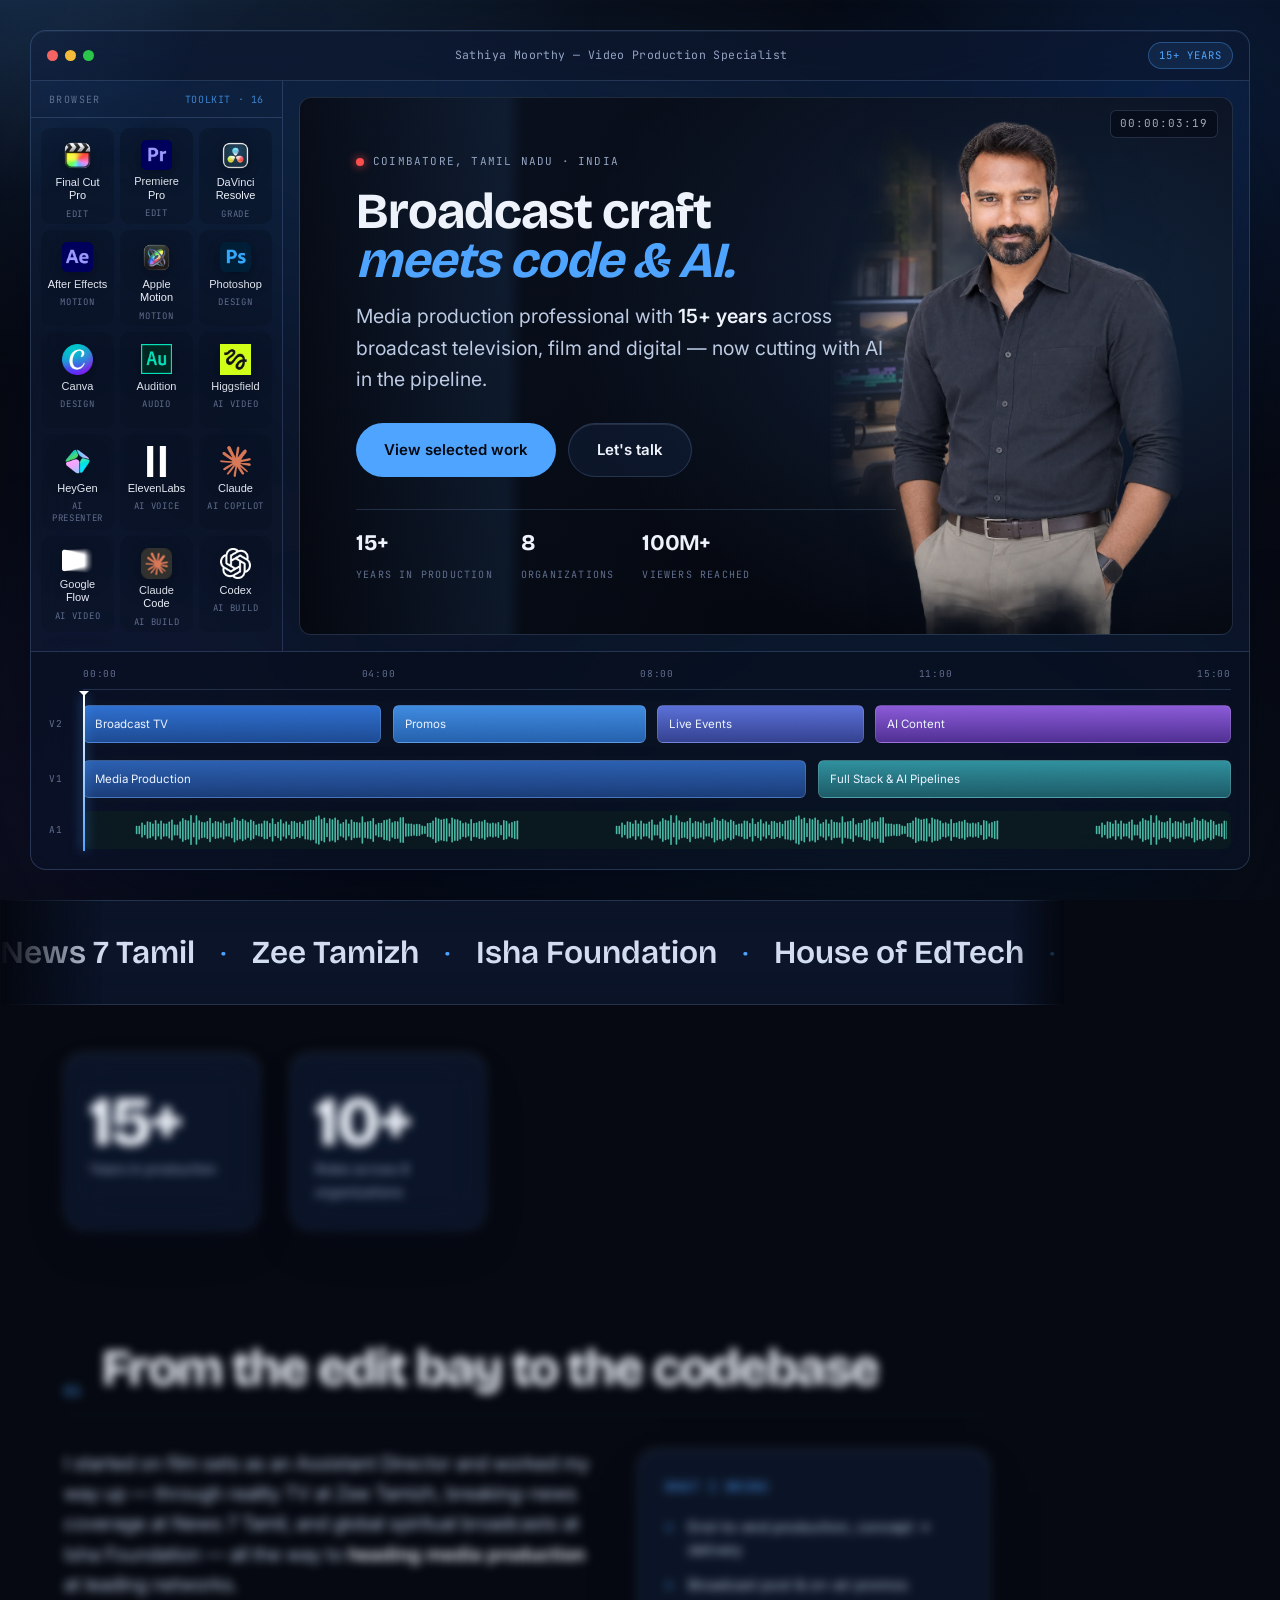
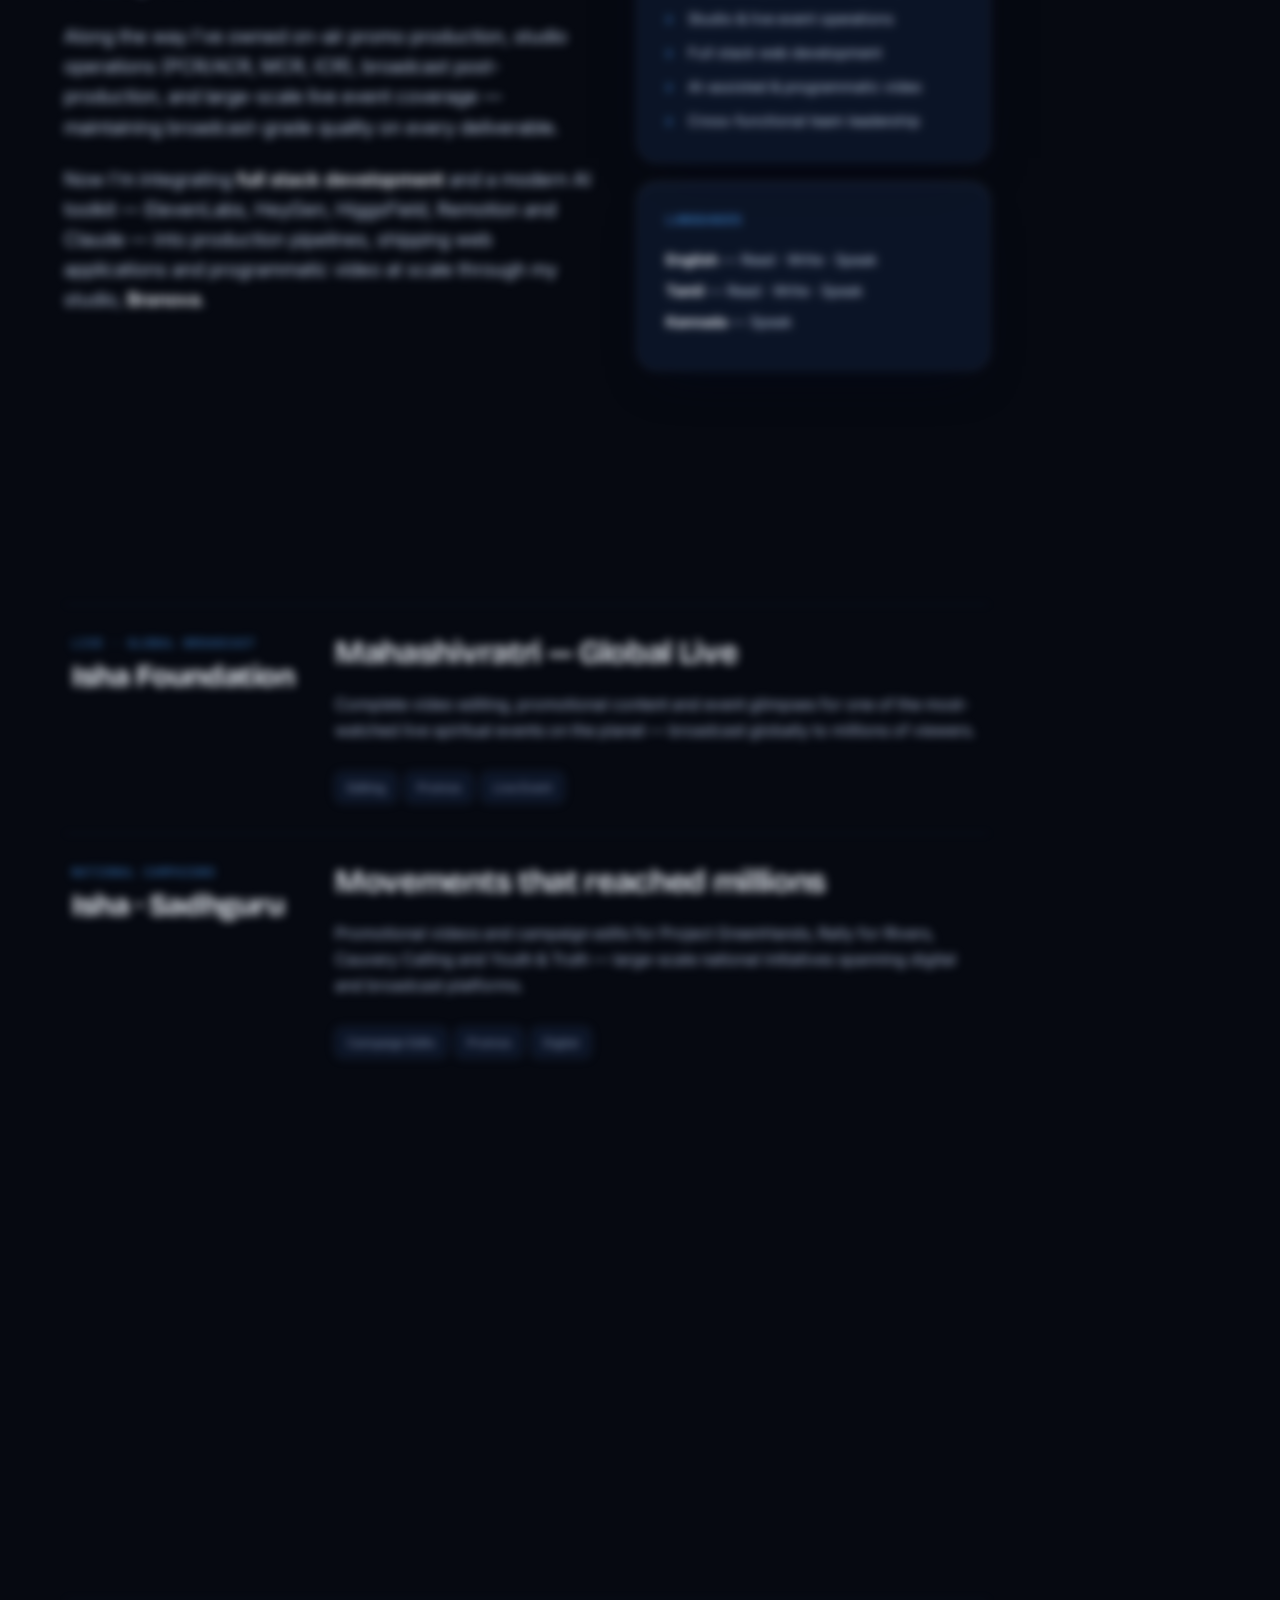
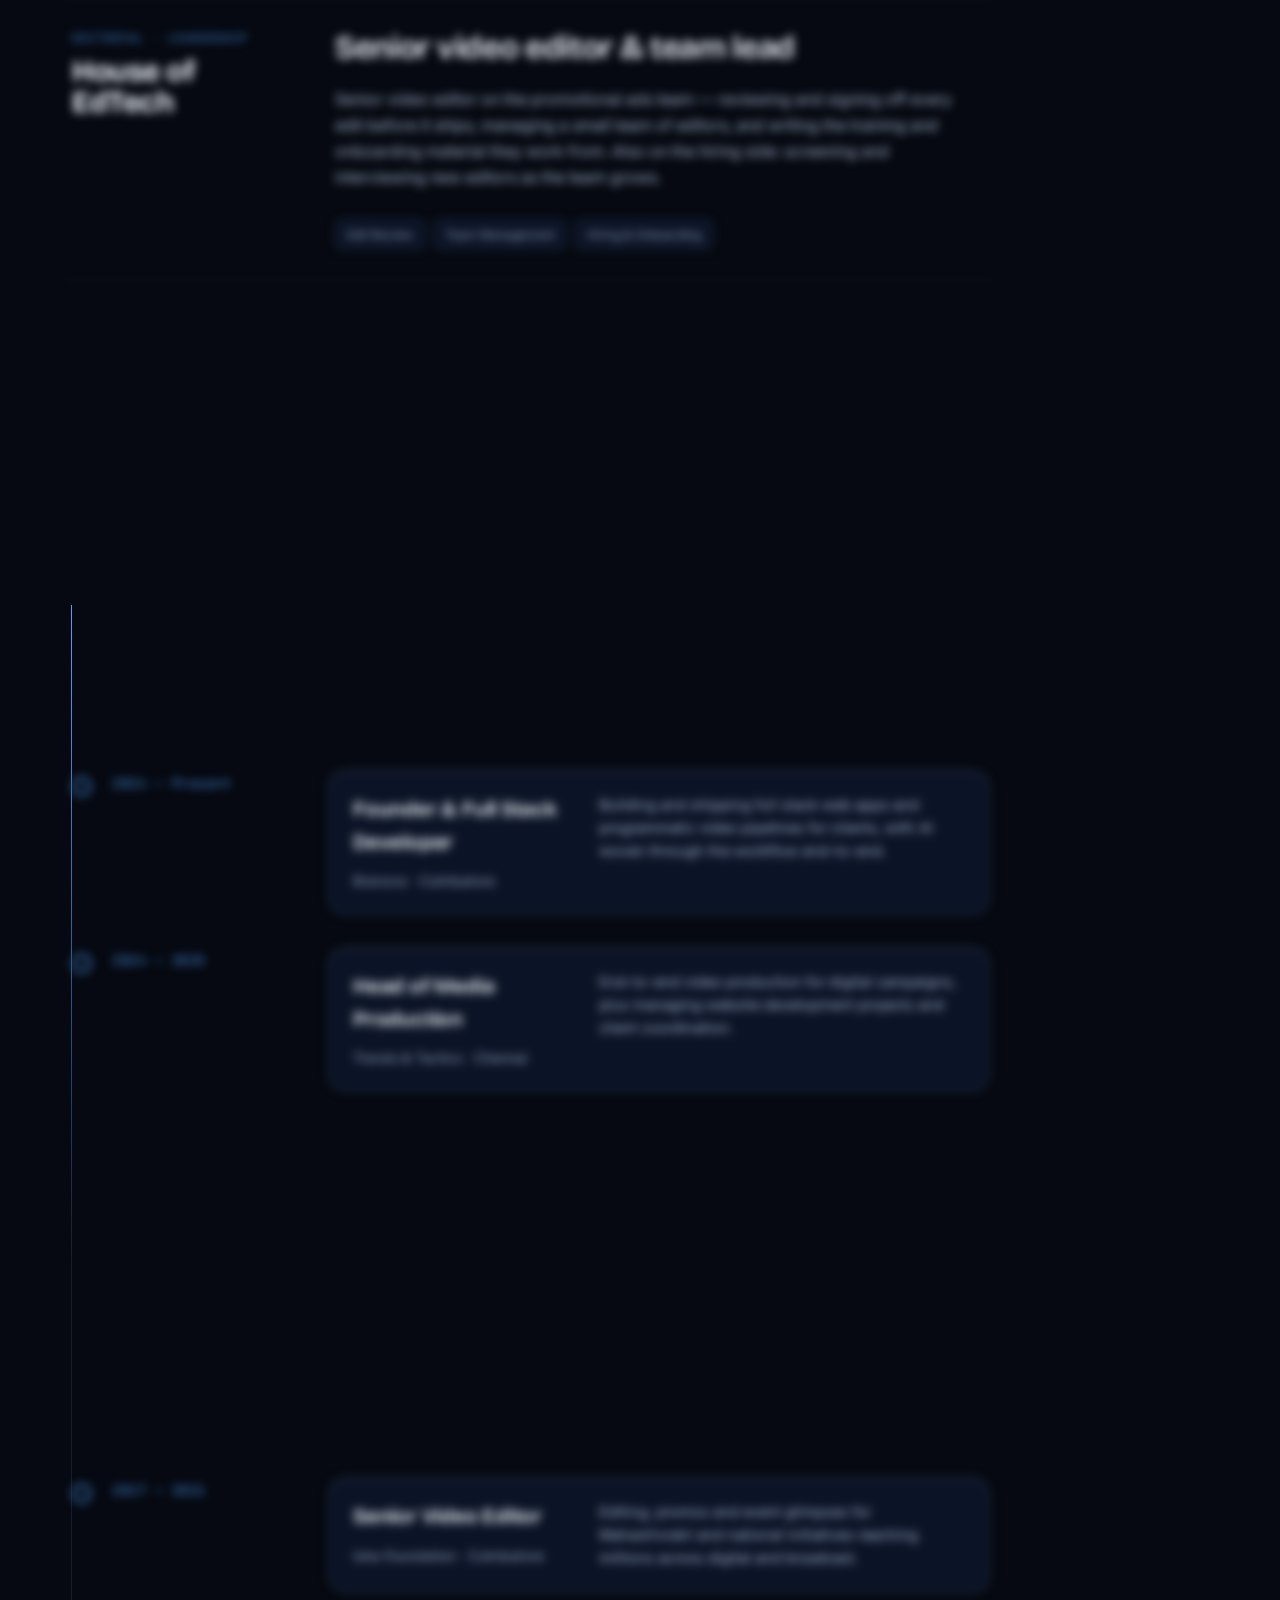
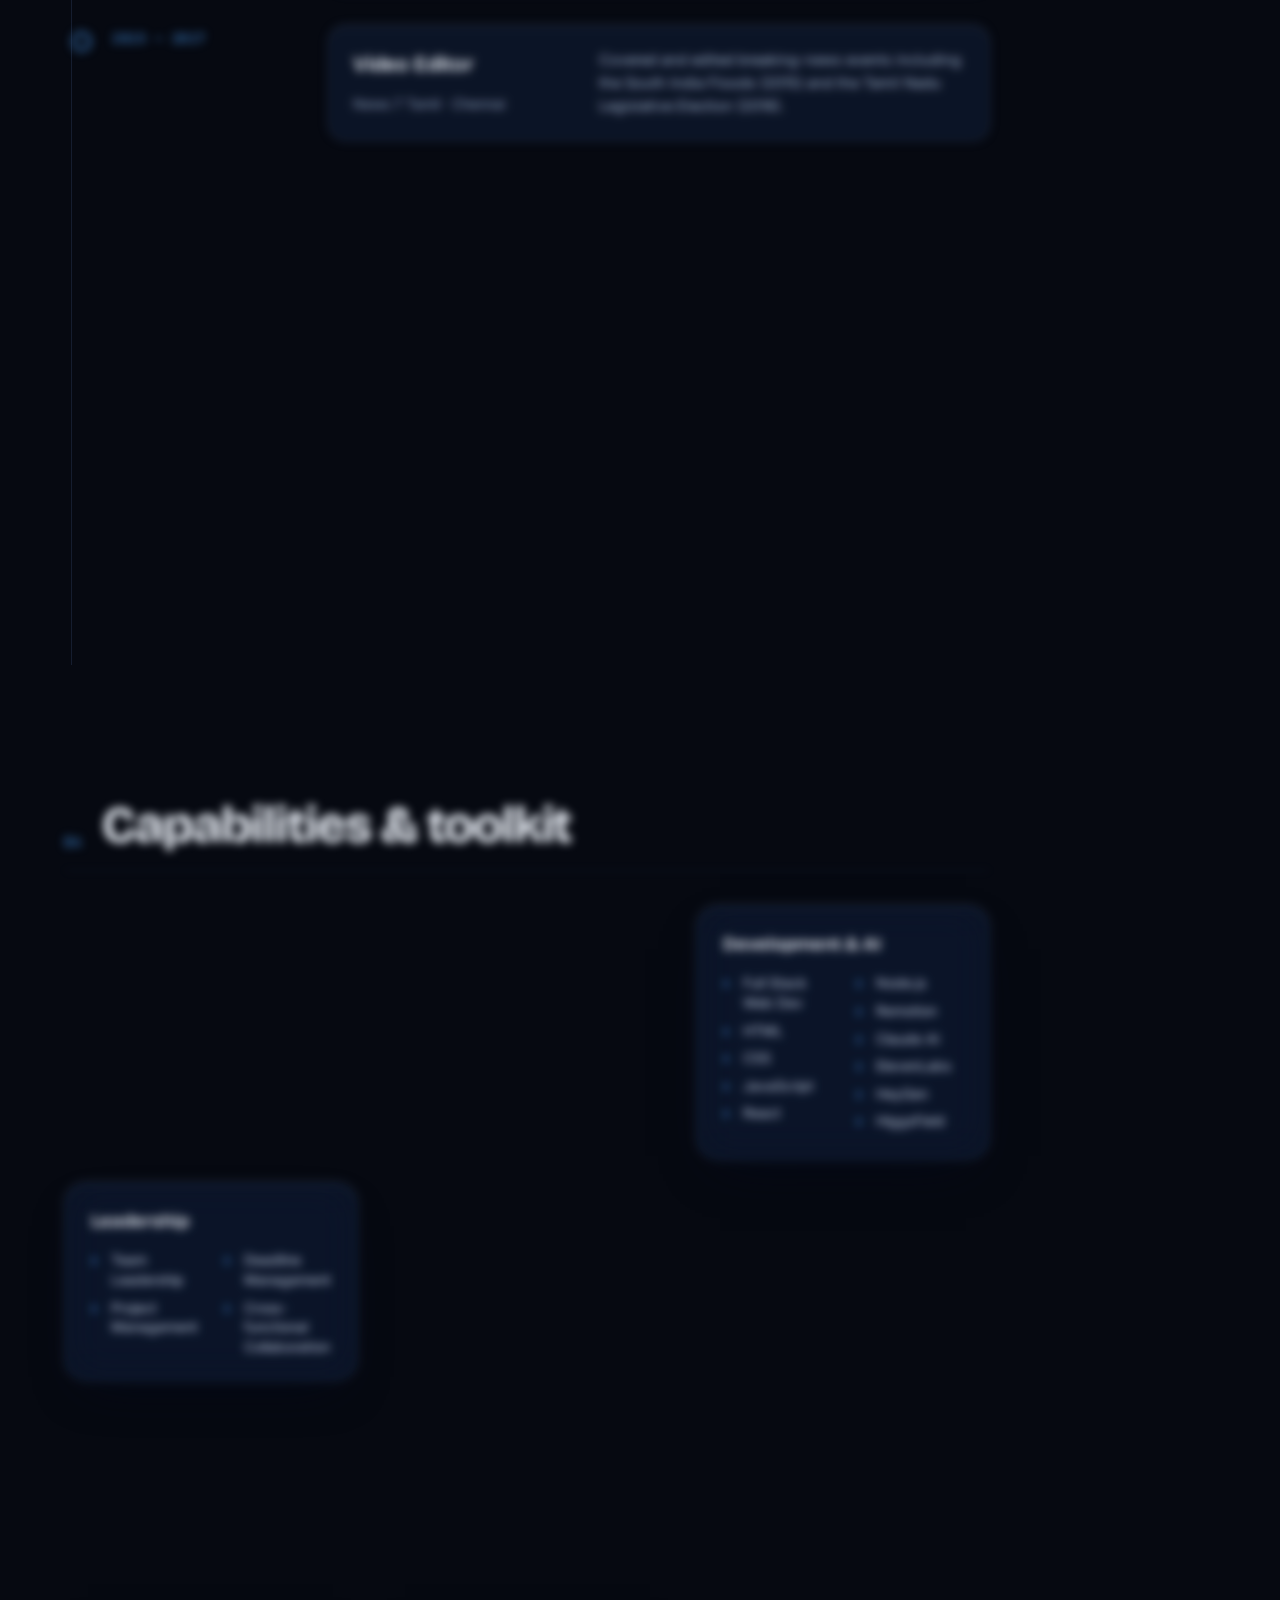
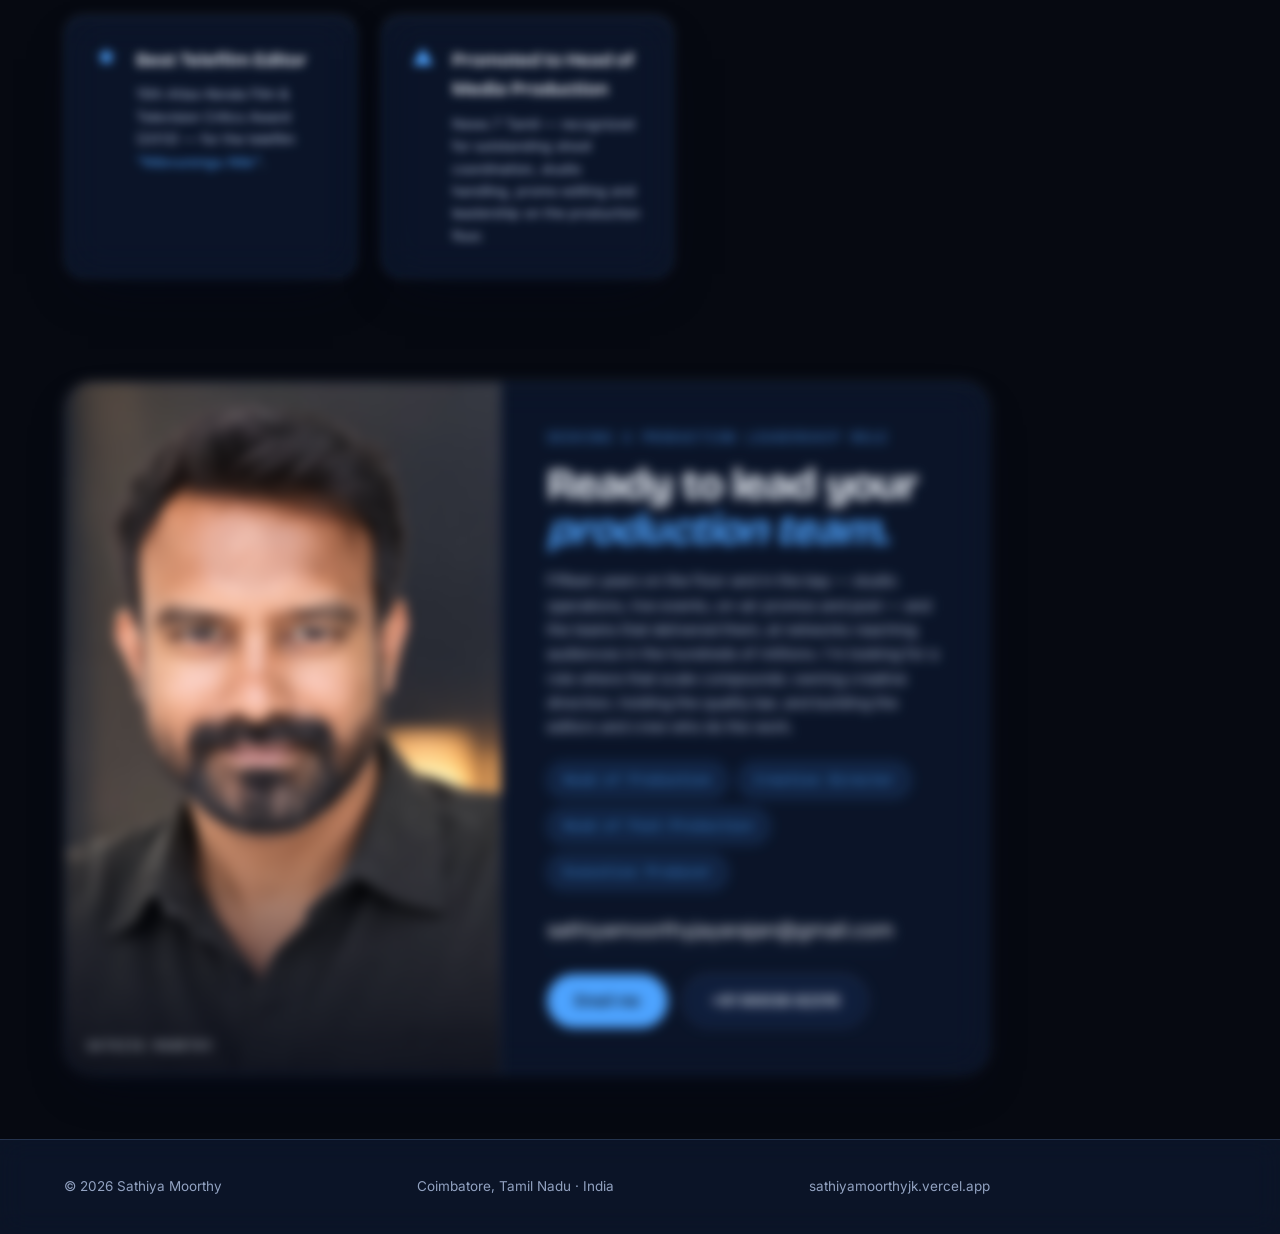
==== commit 199f285d: "Video Production Specialist, everywhere the title appears Title bar, the inspector's role cycle and " ====
--- a/index.html
+++ b/index.html
@@ -4,7 +4,7 @@
   <meta charset="UTF-8" />
   <meta name="viewport" content="width=device-width, initial-scale=1.0" />
   <title>Sathiya Moorthy — Media Producer & Full Stack Developer</title>
-  <meta name="description" content="Sathiya Moorthy — Broadcast Production Specialist, Media Producer, Full Stack Developer & AI Content Creator. 15+ years across News 7 Tamil, Zee Tamizh, Isha Foundation and more." />
+  <meta name="description" content="Sathiya Moorthy — Video Production Specialist, Media Producer, Full Stack Developer & AI Content Creator. 15+ years across News 7 Tamil, Zee Tamizh, Isha Foundation and more." />
   <meta name="author" content="Sathiya Moorthy" />
 
   <!-- Open Graph -->
@@ -79,7 +79,7 @@
         <!-- title bar -->
         <div class="nle__titlebar">
           <span class="nle__lights" aria-hidden="true"><i></i><i></i><i></i></span>
-          <span class="nle__file">Sathiya&nbsp;Moorthy &mdash; Broadcast Production Specialist</span>
+          <span class="nle__file">Sathiya&nbsp;Moorthy &mdash; Video Production Specialist</span>
           <span class="nle__badge">15+ years</span>
         </div>
 
@@ -202,7 +202,7 @@
           <aside class="nle__inspector">
             <p class="nle__panel-head">Inspector</p>
             <dl class="nle__meta">
-              <div><dt>Role</dt><dd class="nle__role"><span>Broadcast Production Specialist</span></dd></div>
+              <div><dt>Role</dt><dd class="nle__role"><span>Video Production Specialist</span></dd></div>
               <div><dt>Clients</dt><dd>News 7 Tamil &middot; Isha Foundation &middot; Be10x</dd></div>
               <div><dt>Experience</dt><dd>15+ years</dd></div>
               <div><dt>Formats</dt><dd>16:9 &middot; 9:16 &middot; Live</dd></div>
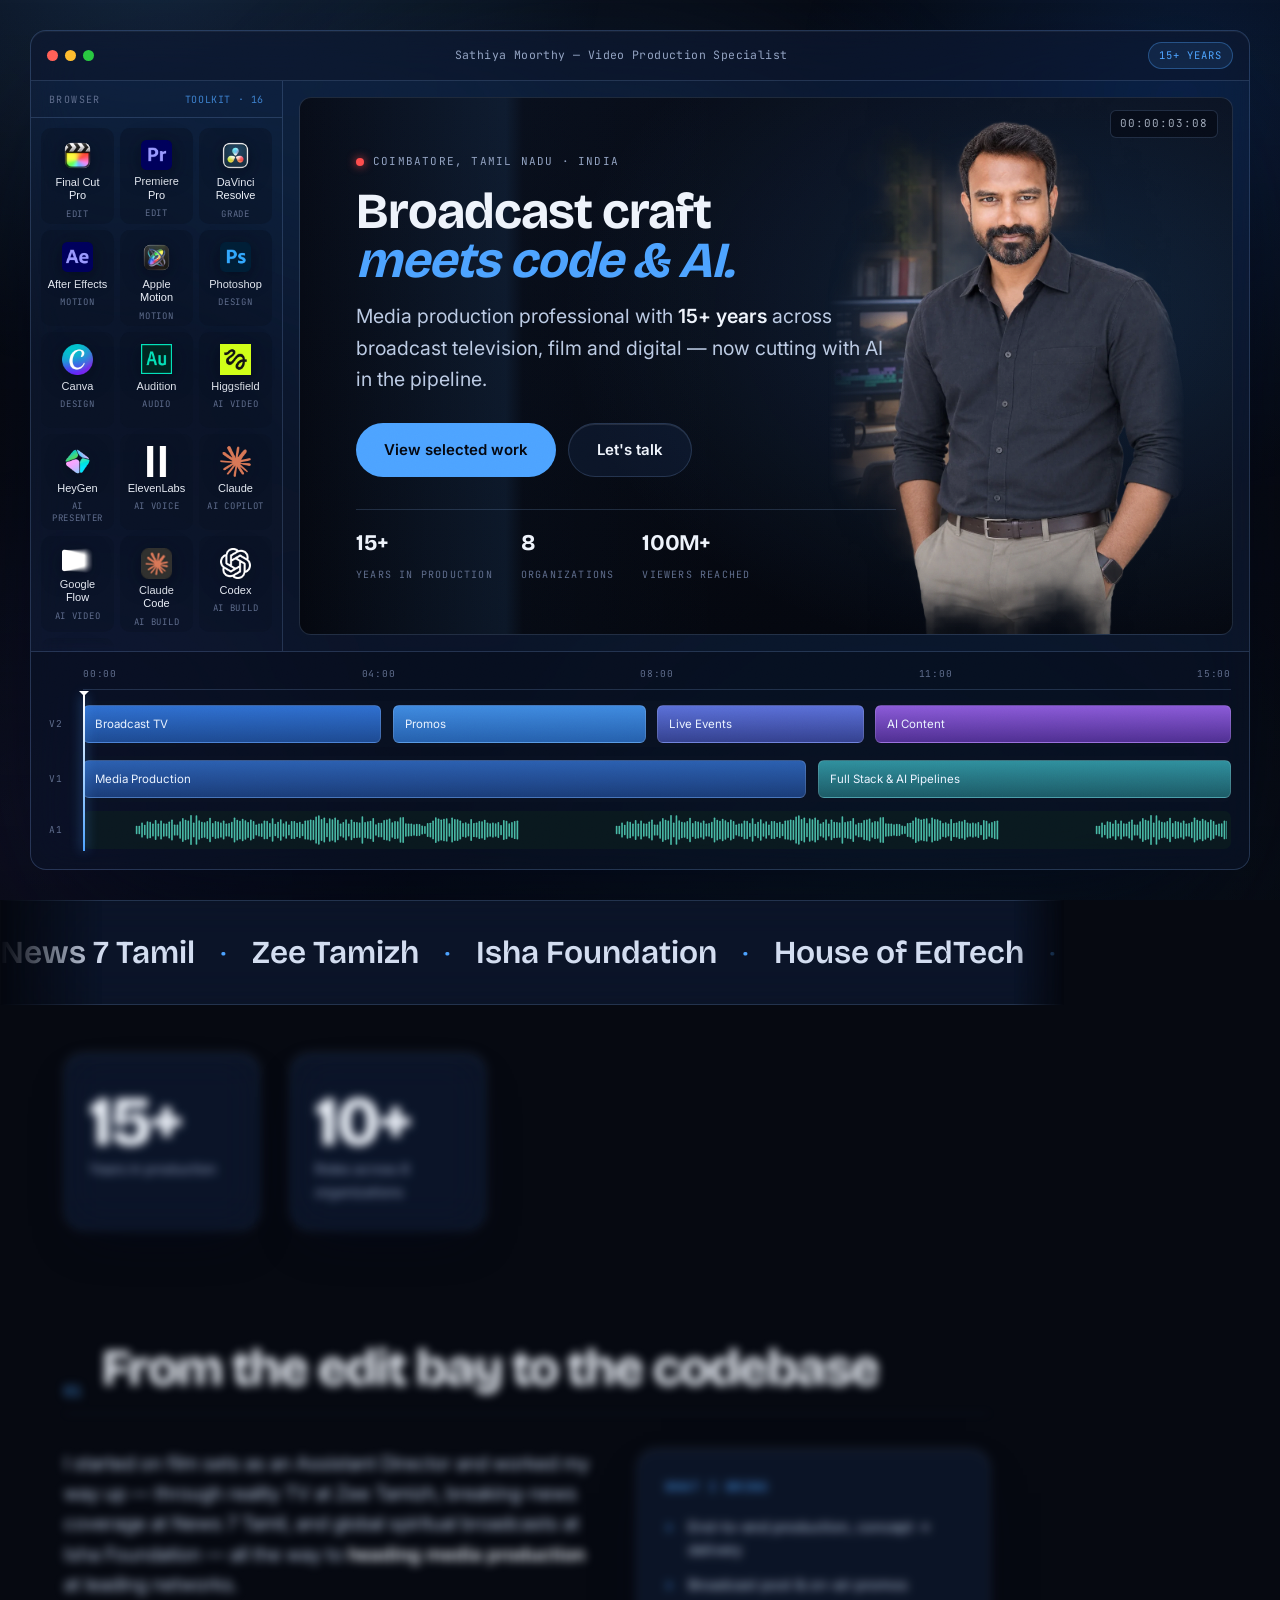
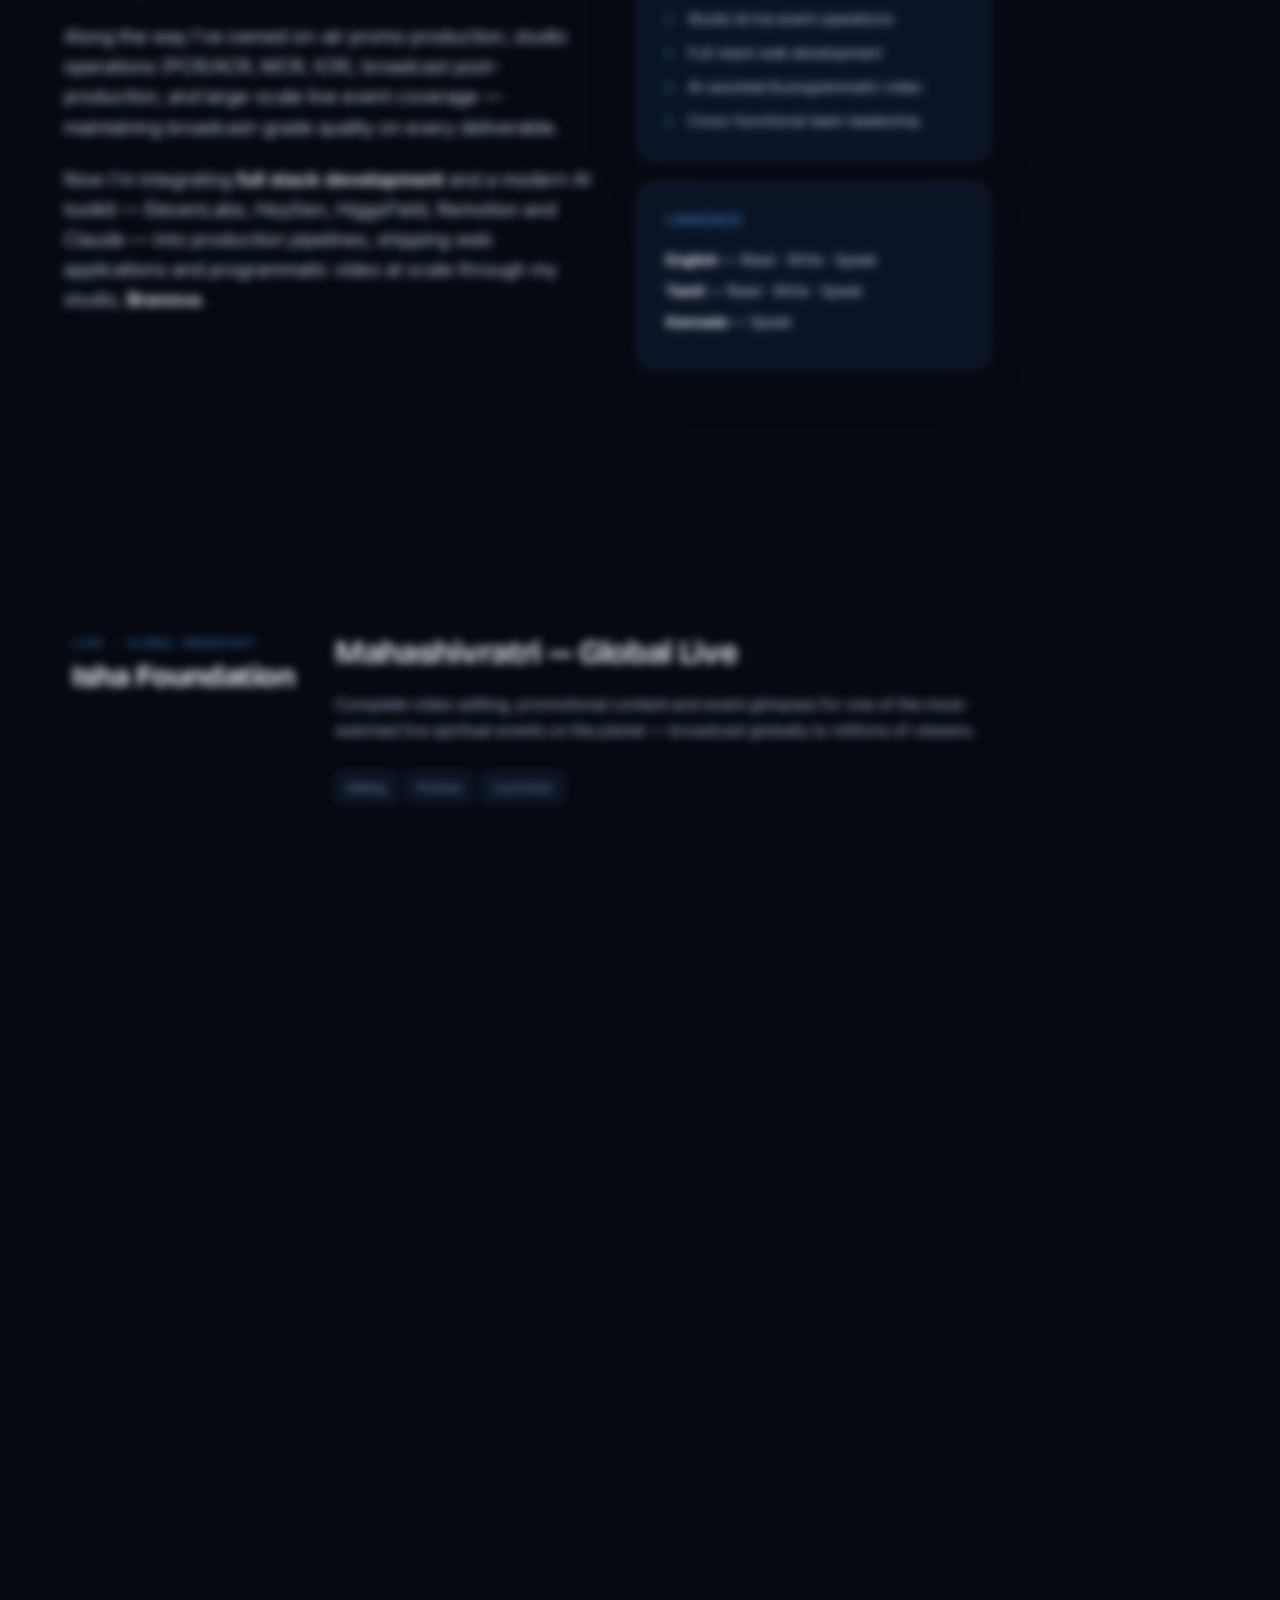
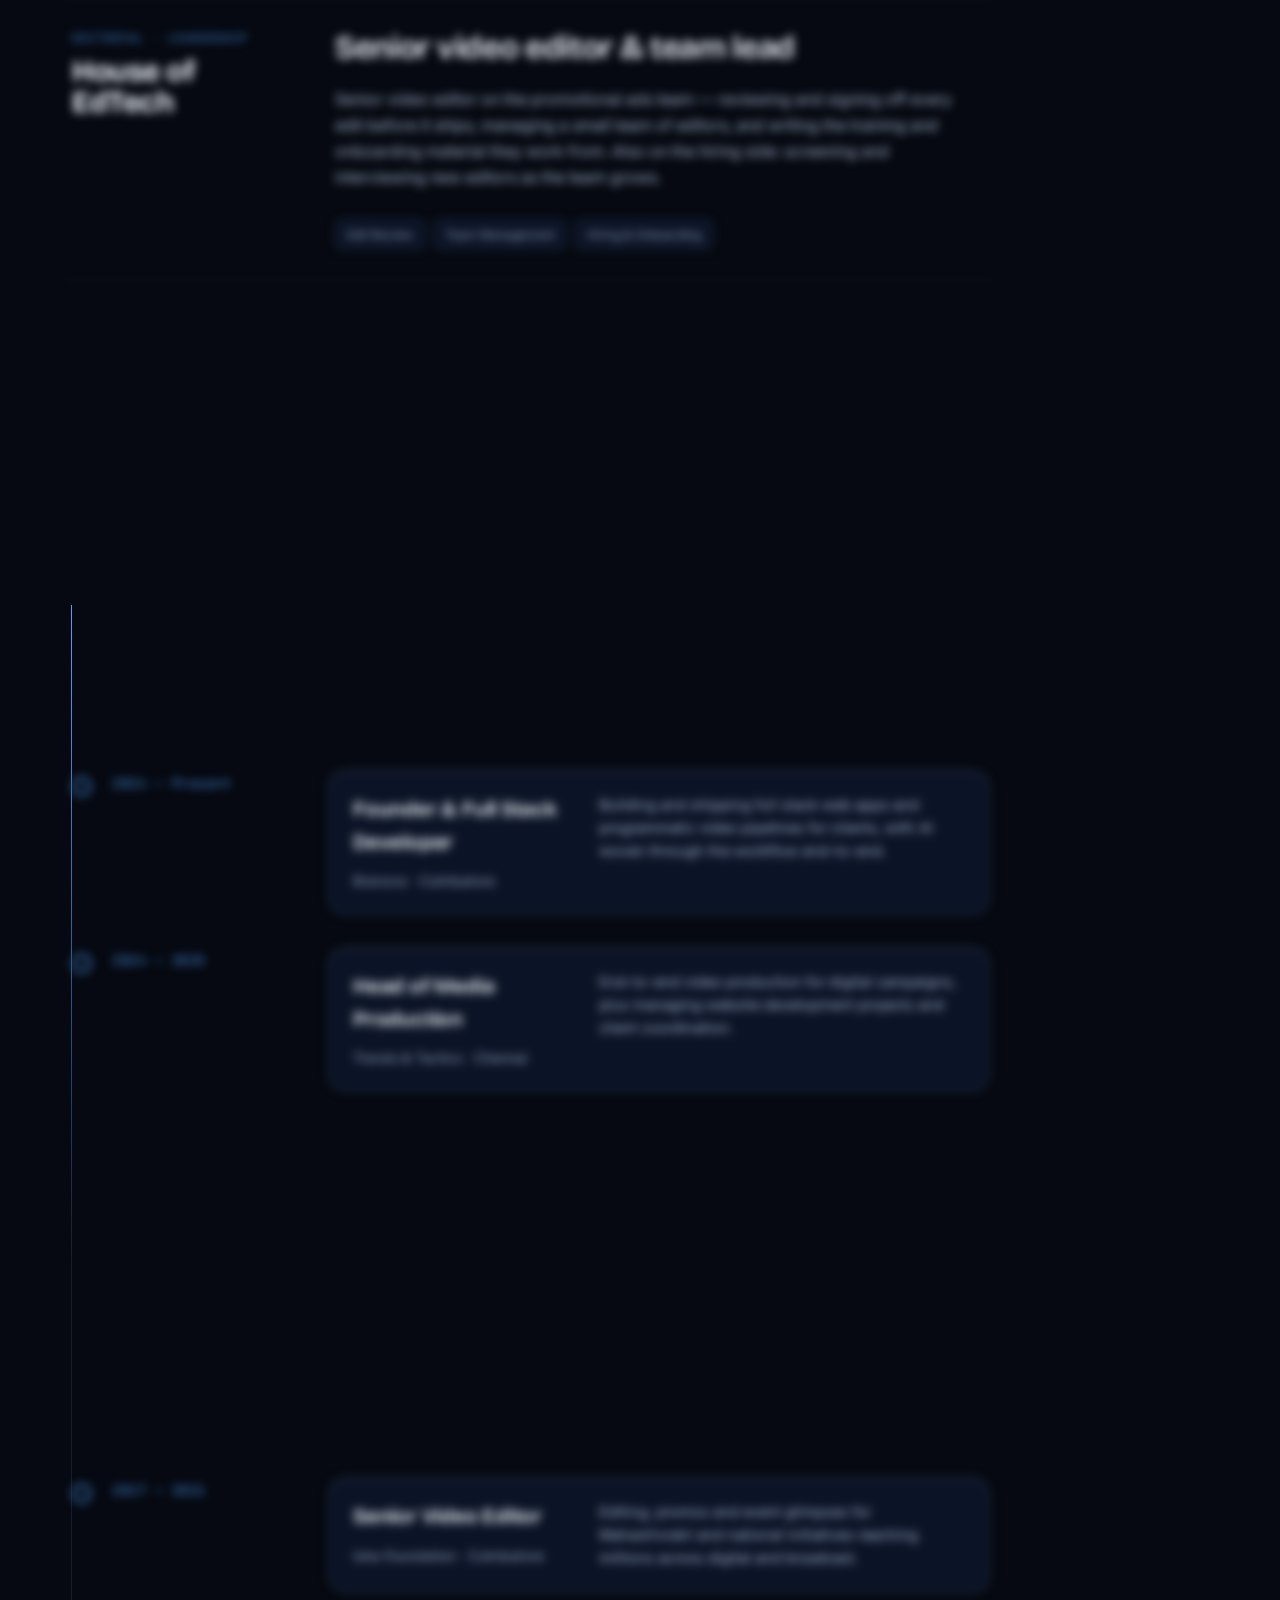
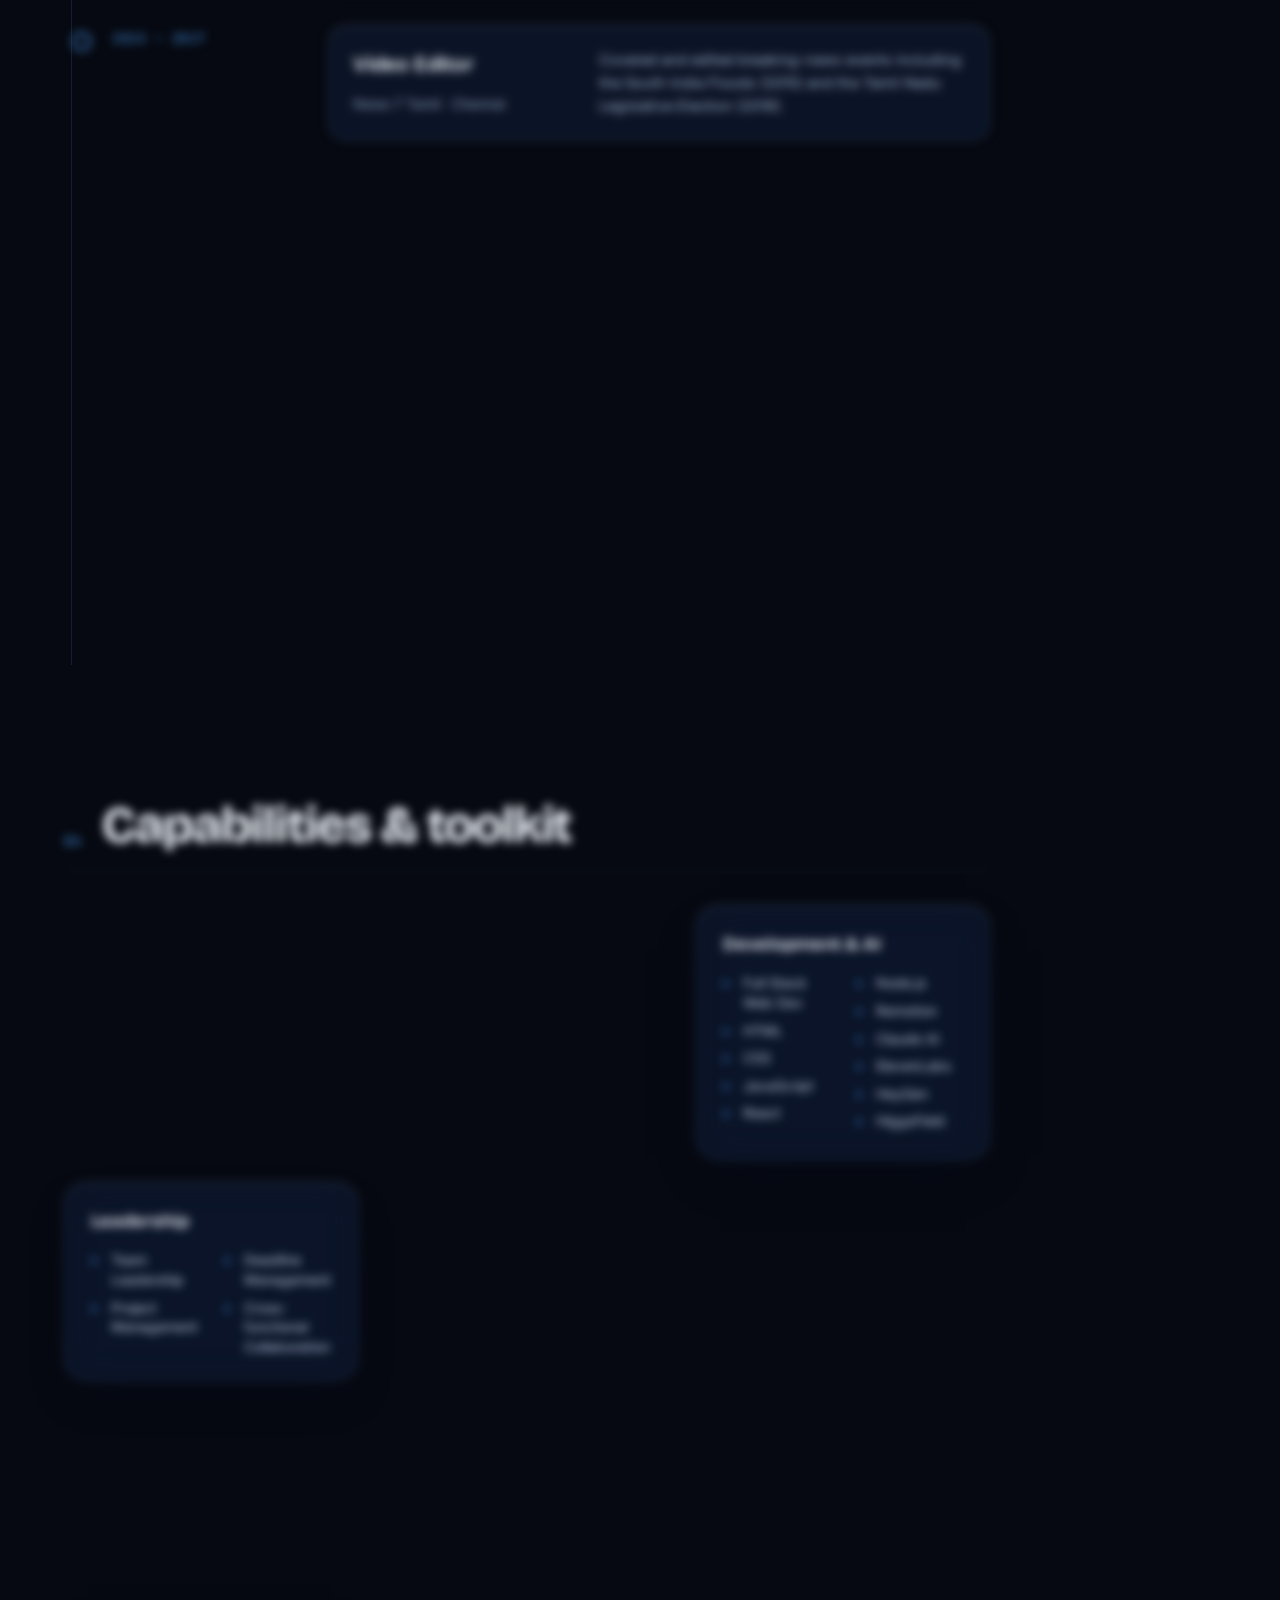
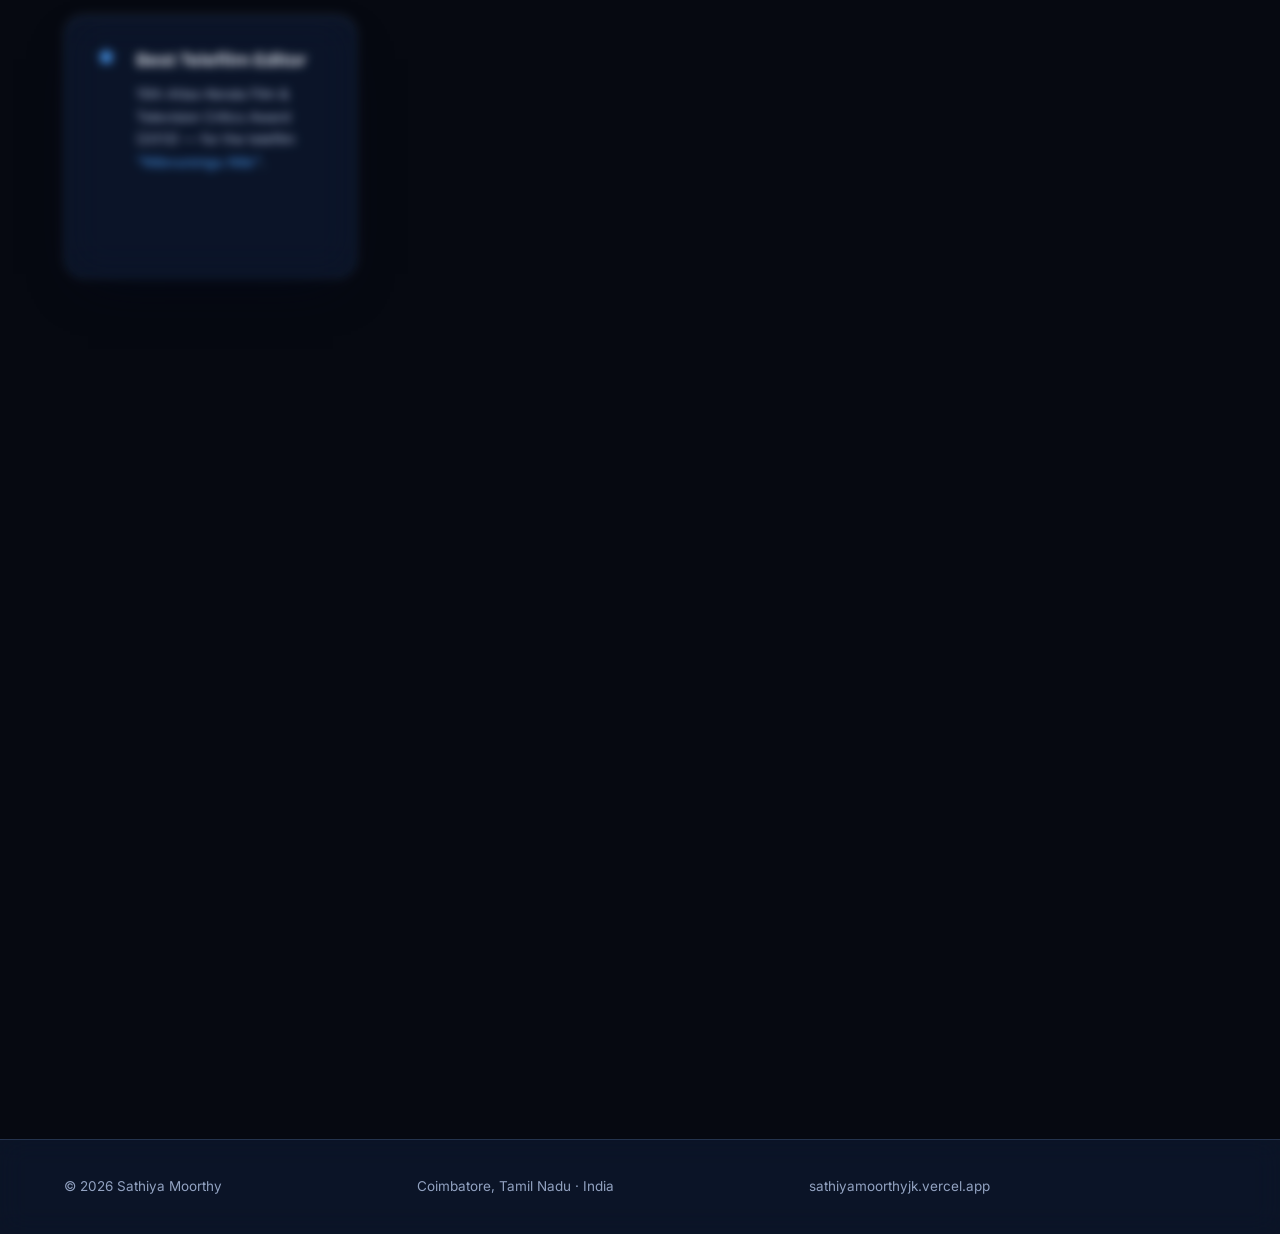
==== commit 58cab564: "Run the inspector's parameters down to the meters Six rows left most of a viewport-tall panel empty." ====
--- a/index.html
+++ b/index.html
@@ -208,6 +208,10 @@
               <div><dt>Formats</dt><dd>16:9 &middot; 9:16 &middot; Live</dd></div>
               <div><dt>Codec</dt><dd>Broadcast &middot; Film &middot; Digital</dd></div>
               <div><dt>AI stack</dt><dd>Higgsfield &middot; HeyGen &middot; ElevenLabs &middot; Claude</dd></div>
+              <div><dt>Toolkit</dt><dd>16 applications</dd></div>
+              <div><dt>Based</dt><dd>Coimbatore, Tamil Nadu &middot; India</dd></div>
+              <div><dt>Languages</dt><dd>English &middot; Tamil &middot; Kannada</dd></div>
+              <div><dt>Status</dt><dd>Open to production leadership</dd></div>
             </dl>
             <div class="nle__scope" aria-hidden="true">
               <span></span><span></span><span></span><span></span><span></span>
--- a/css/styles.css
+++ b/css/styles.css
@@ -443,7 +443,10 @@
   display: flex; flex-direction: column; overflow: hidden;
 }
 .nle__meta { overflow-y: auto; }
-.nle__meta { padding: 14px 18px; display: grid; gap: 13px; }
+.nle__meta {
+  flex: 1 1 auto; padding: 14px 18px 8px;
+  display: grid; gap: 13px; align-content: space-between;
+}
 .nle__meta dt {
   font-family: var(--font-mono); font-size: 9.5px; letter-spacing: 1.1px;
   text-transform: uppercase; color: var(--faint); margin-bottom: 2px;
@@ -460,8 +463,8 @@
 .nle__role.is-out span { opacity: 0; transform: translateY(-6px); }
 /* a stand-in for the audio meters that live at the foot of the inspector */
 .nle__scope {
-  display: flex; align-items: flex-end; gap: 3px; height: 42px;
-  padding: 0 18px 16px; margin-top: auto; flex: 0 0 auto;
+  display: flex; align-items: flex-end; gap: 3px; height: 62px;
+  padding: 0 18px 16px; flex: 0 0 auto;
 }
 .nle__scope span {
   flex: 1 1 auto; border-radius: 2px 2px 0 0;
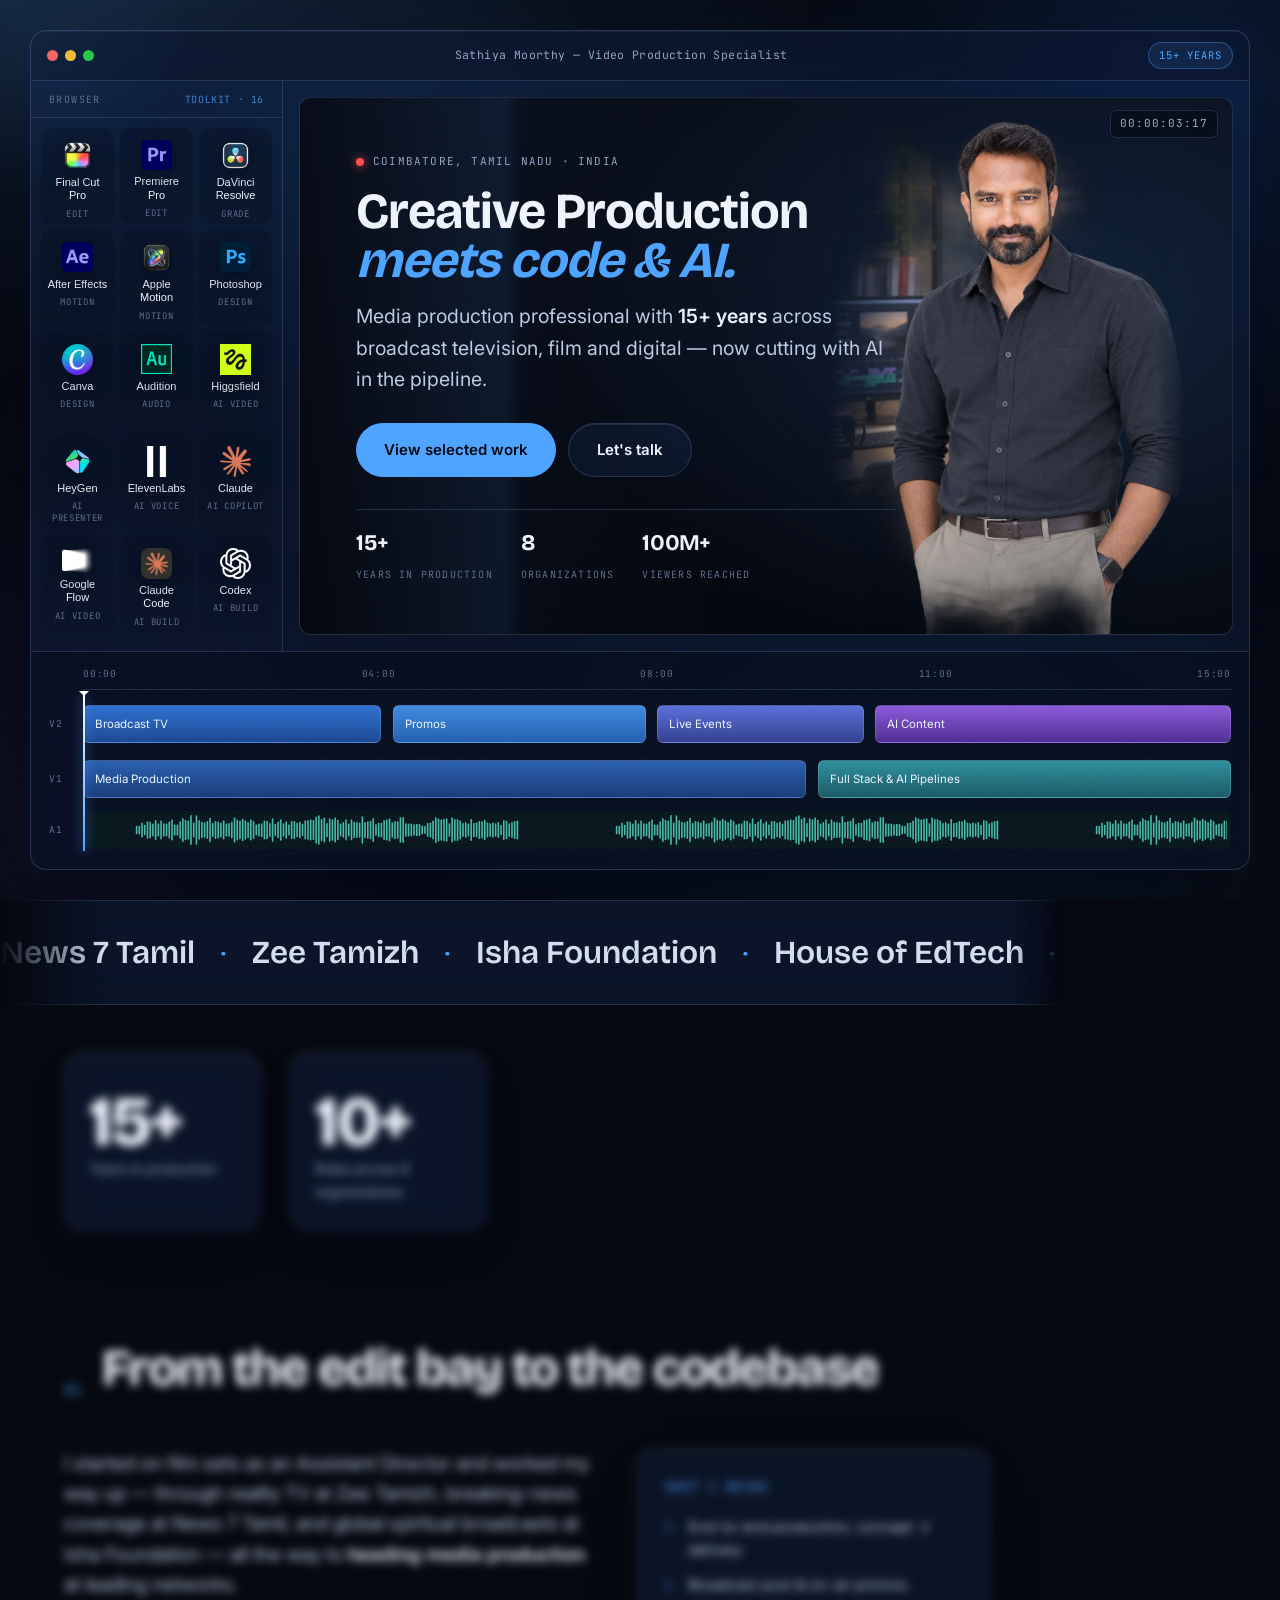
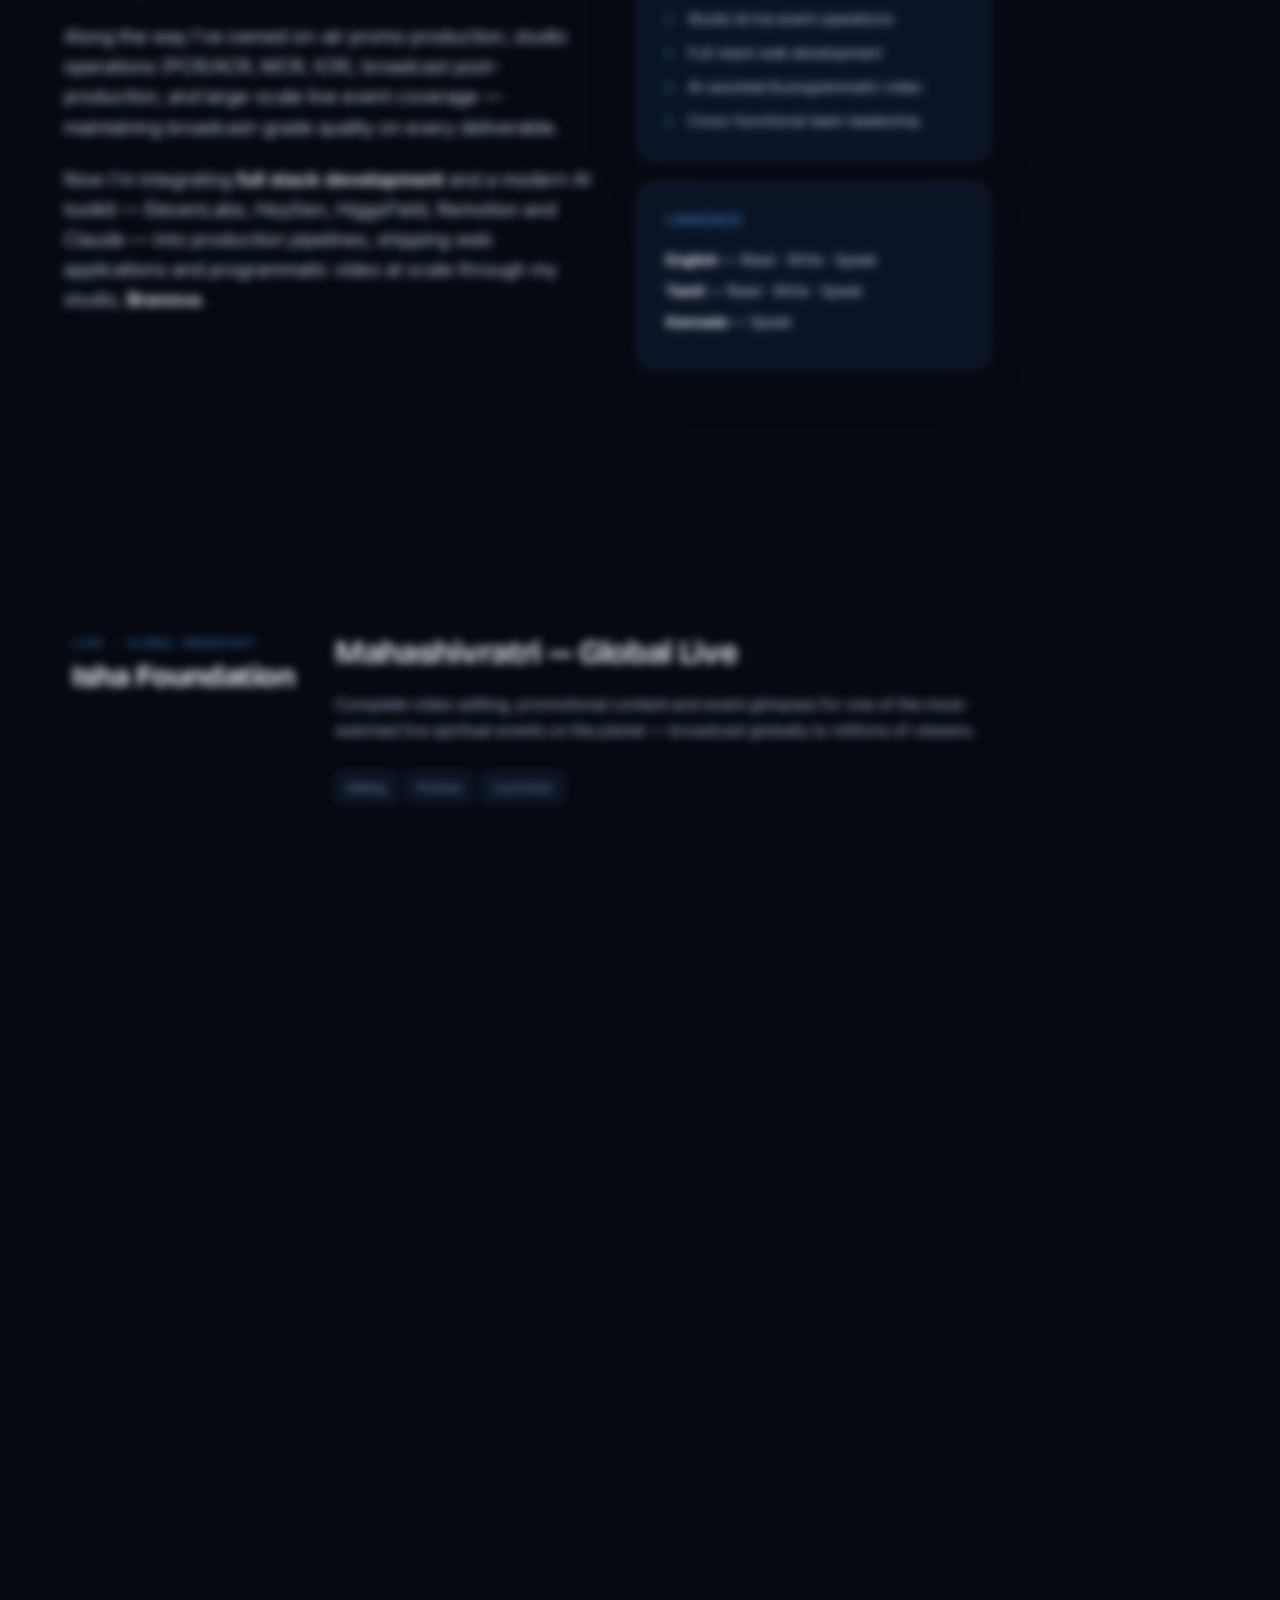
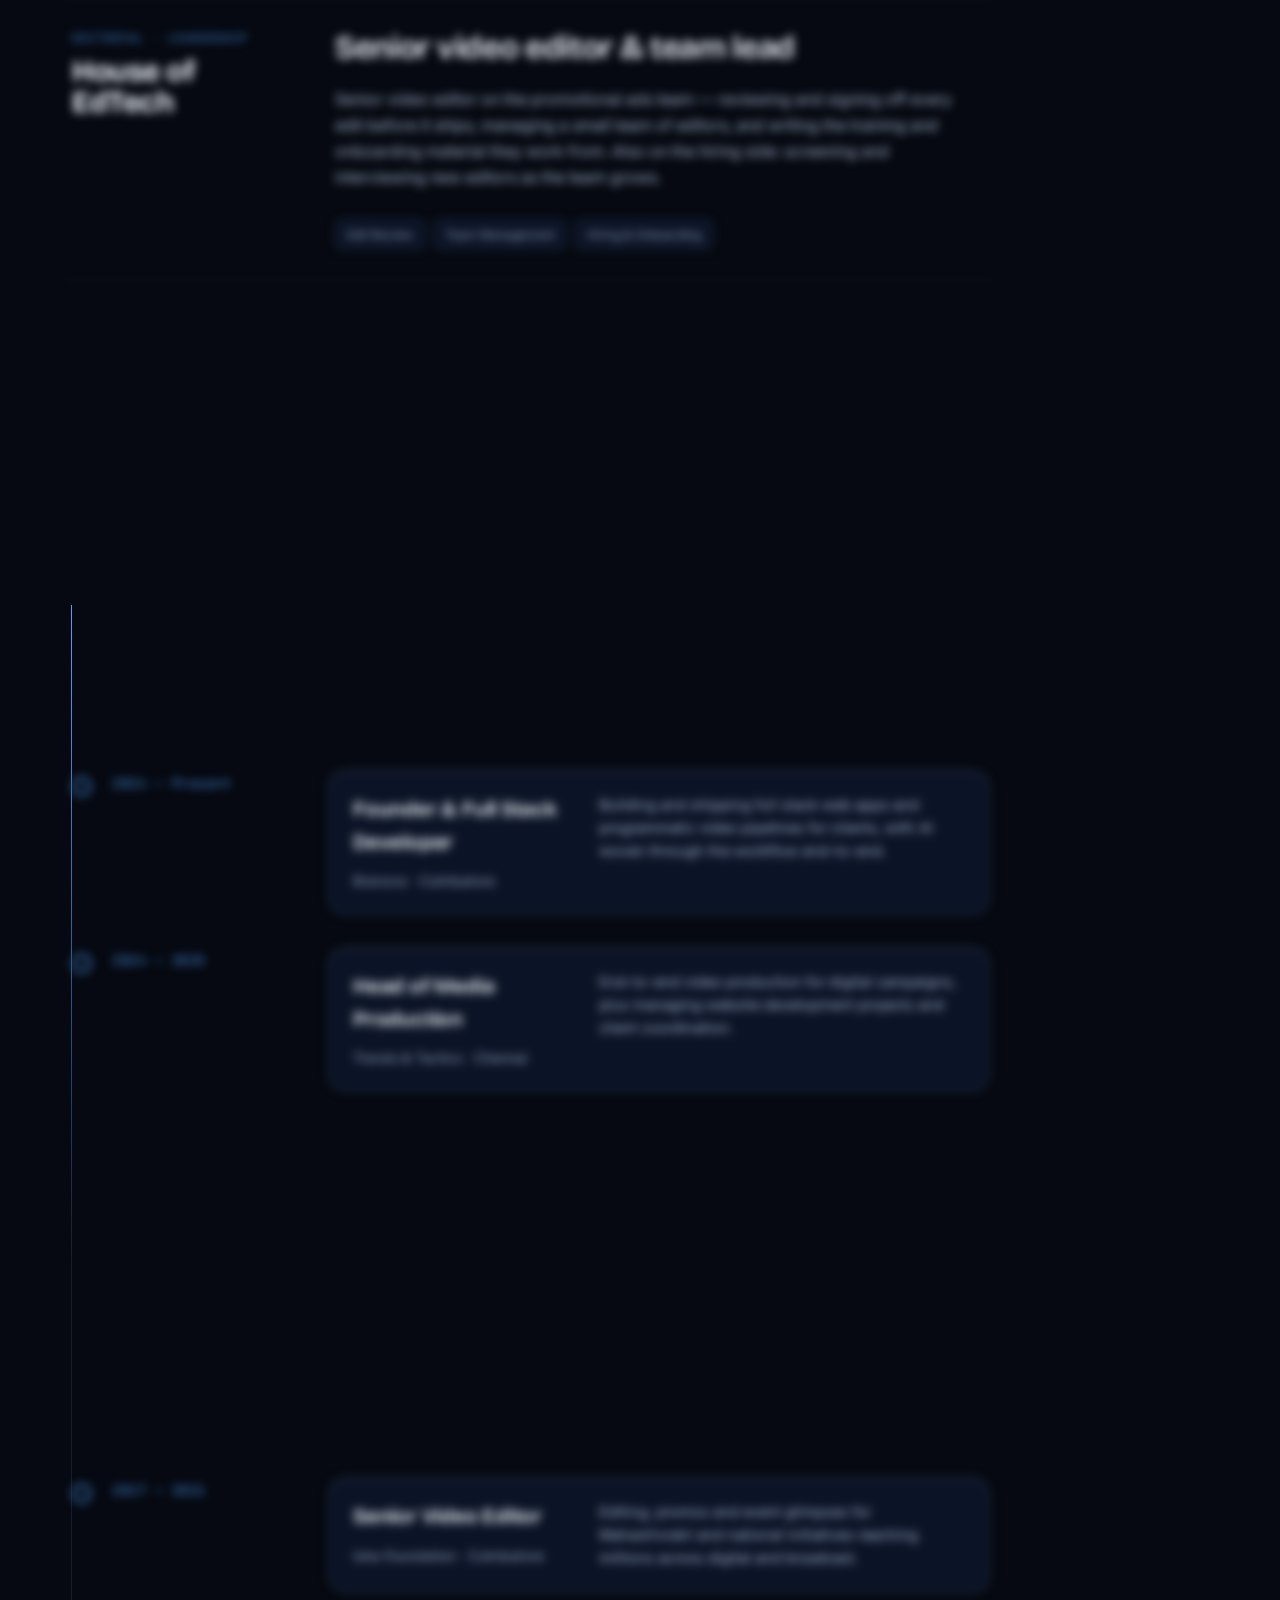
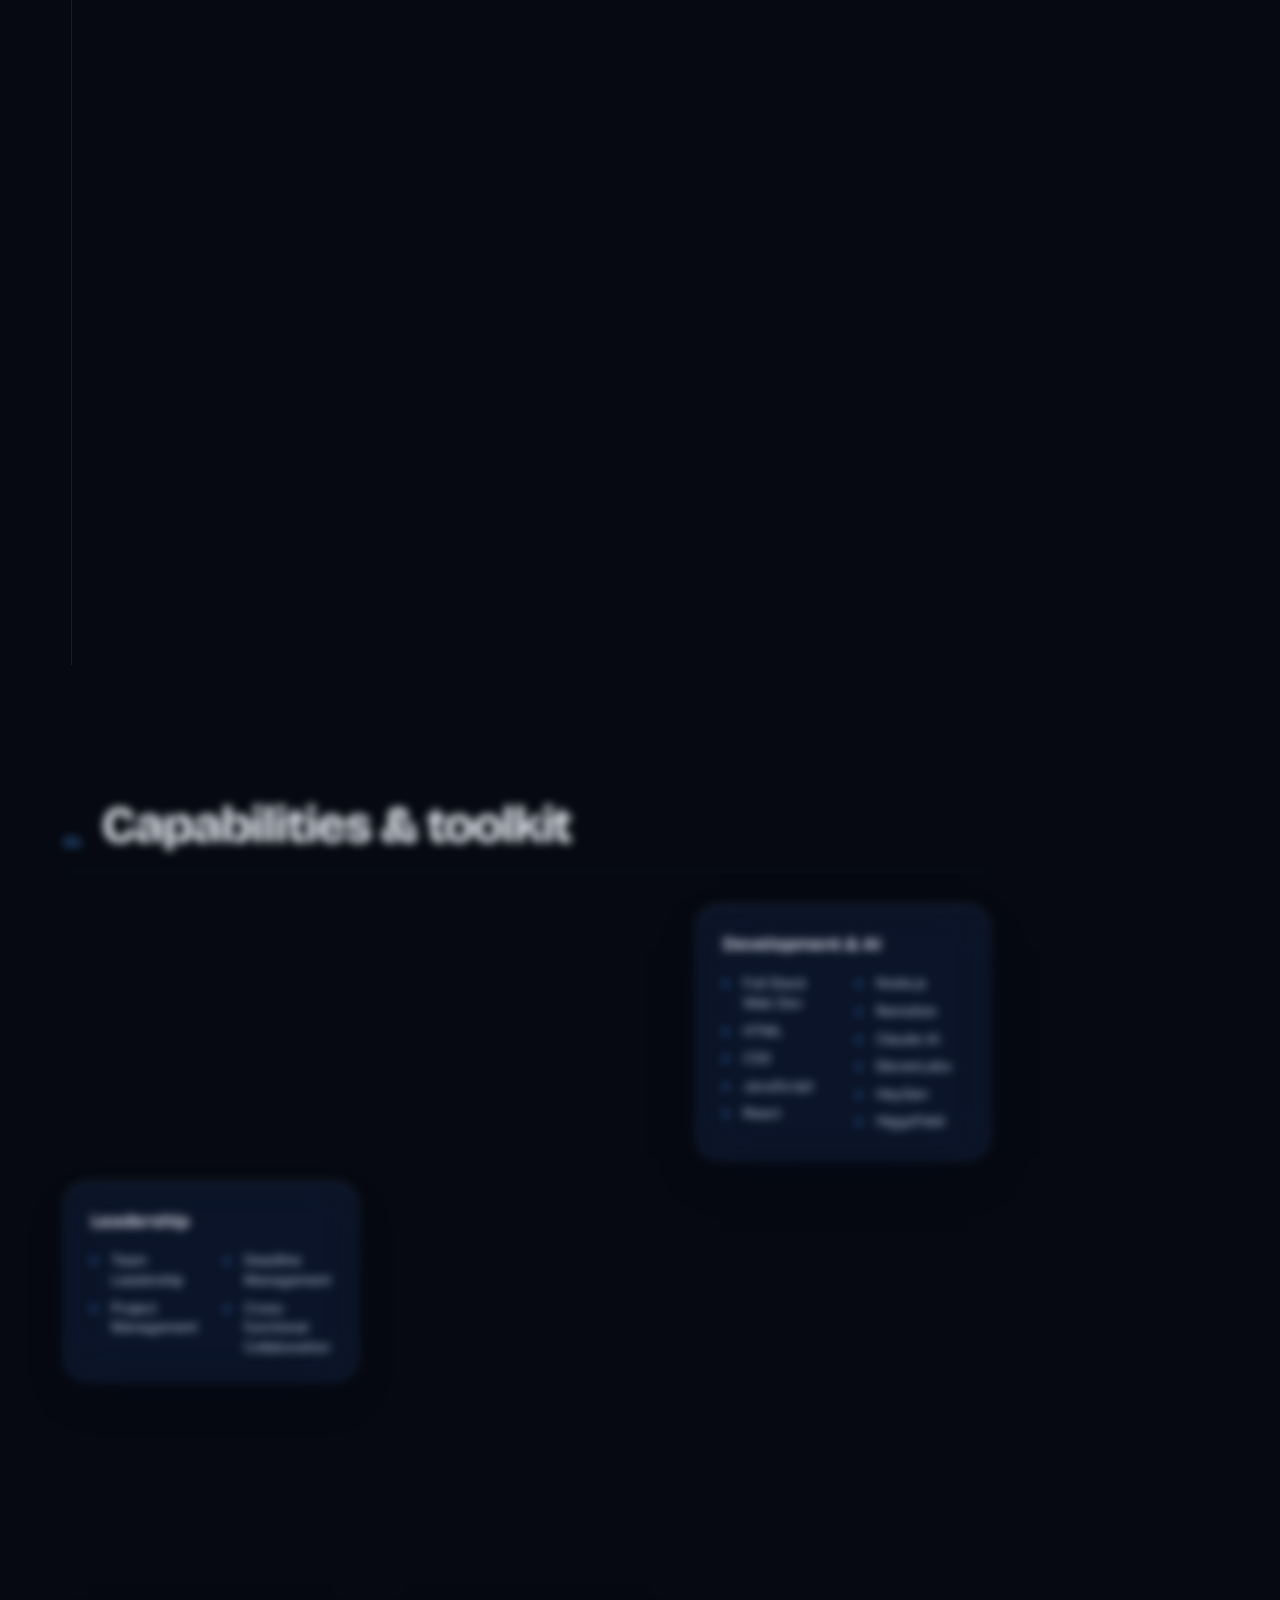
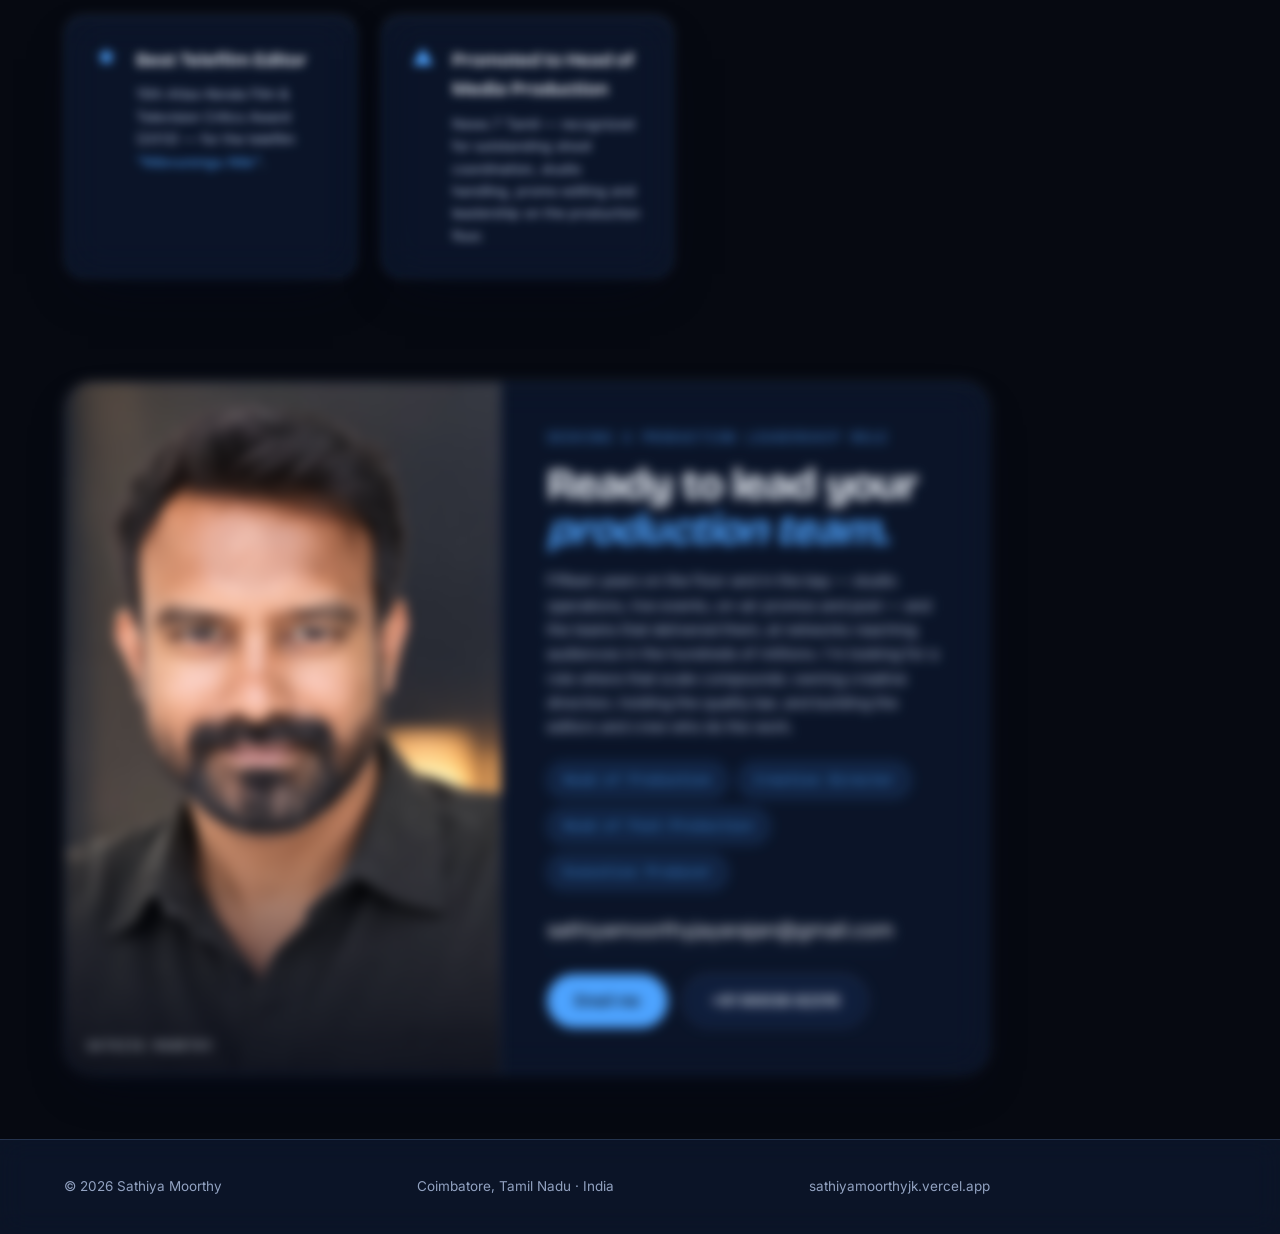
==== commit 8caf3a0c: "Headline reads Creative Production Co-Authored-By: Claude Opus 5 (1M context) <noreply@anthropic.com" ====
--- a/index.html
+++ b/index.html
@@ -179,7 +179,7 @@
               <div class="nle__scan" aria-hidden="true"></div>
               <div class="nle__copy">
                 <p class="nle__eyebrow"><span class="nle__rec" aria-hidden="true"></span> Coimbatore, Tamil Nadu &middot; India</p>
-                <h1 class="nle__title">Broadcast craft<br /><em>meets code &amp; AI.</em></h1>
+                <h1 class="nle__title">Creative Production<br /><em>meets code &amp; AI.</em></h1>
                 <p class="nle__lead">
                   Media production professional with <strong>15+ years</strong> across broadcast
                   television, film and digital &mdash; now cutting with AI in the pipeline.
